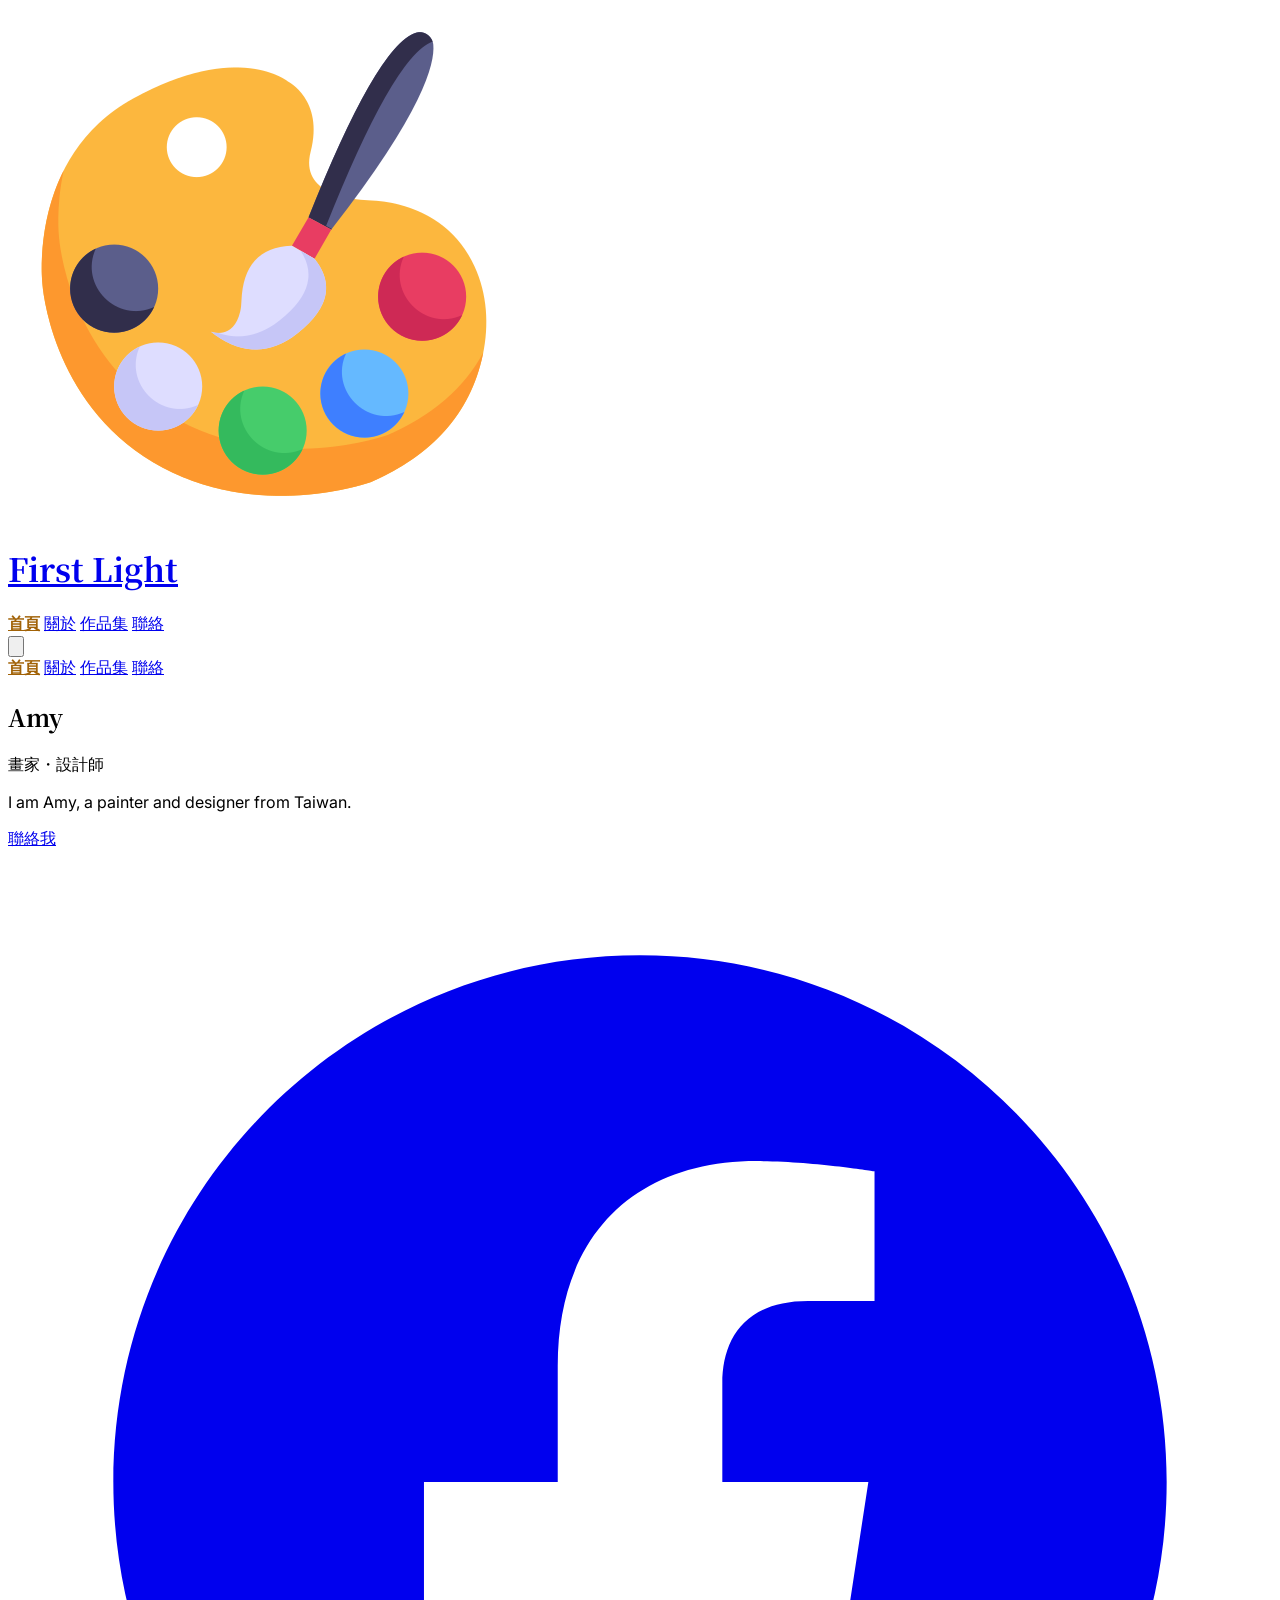
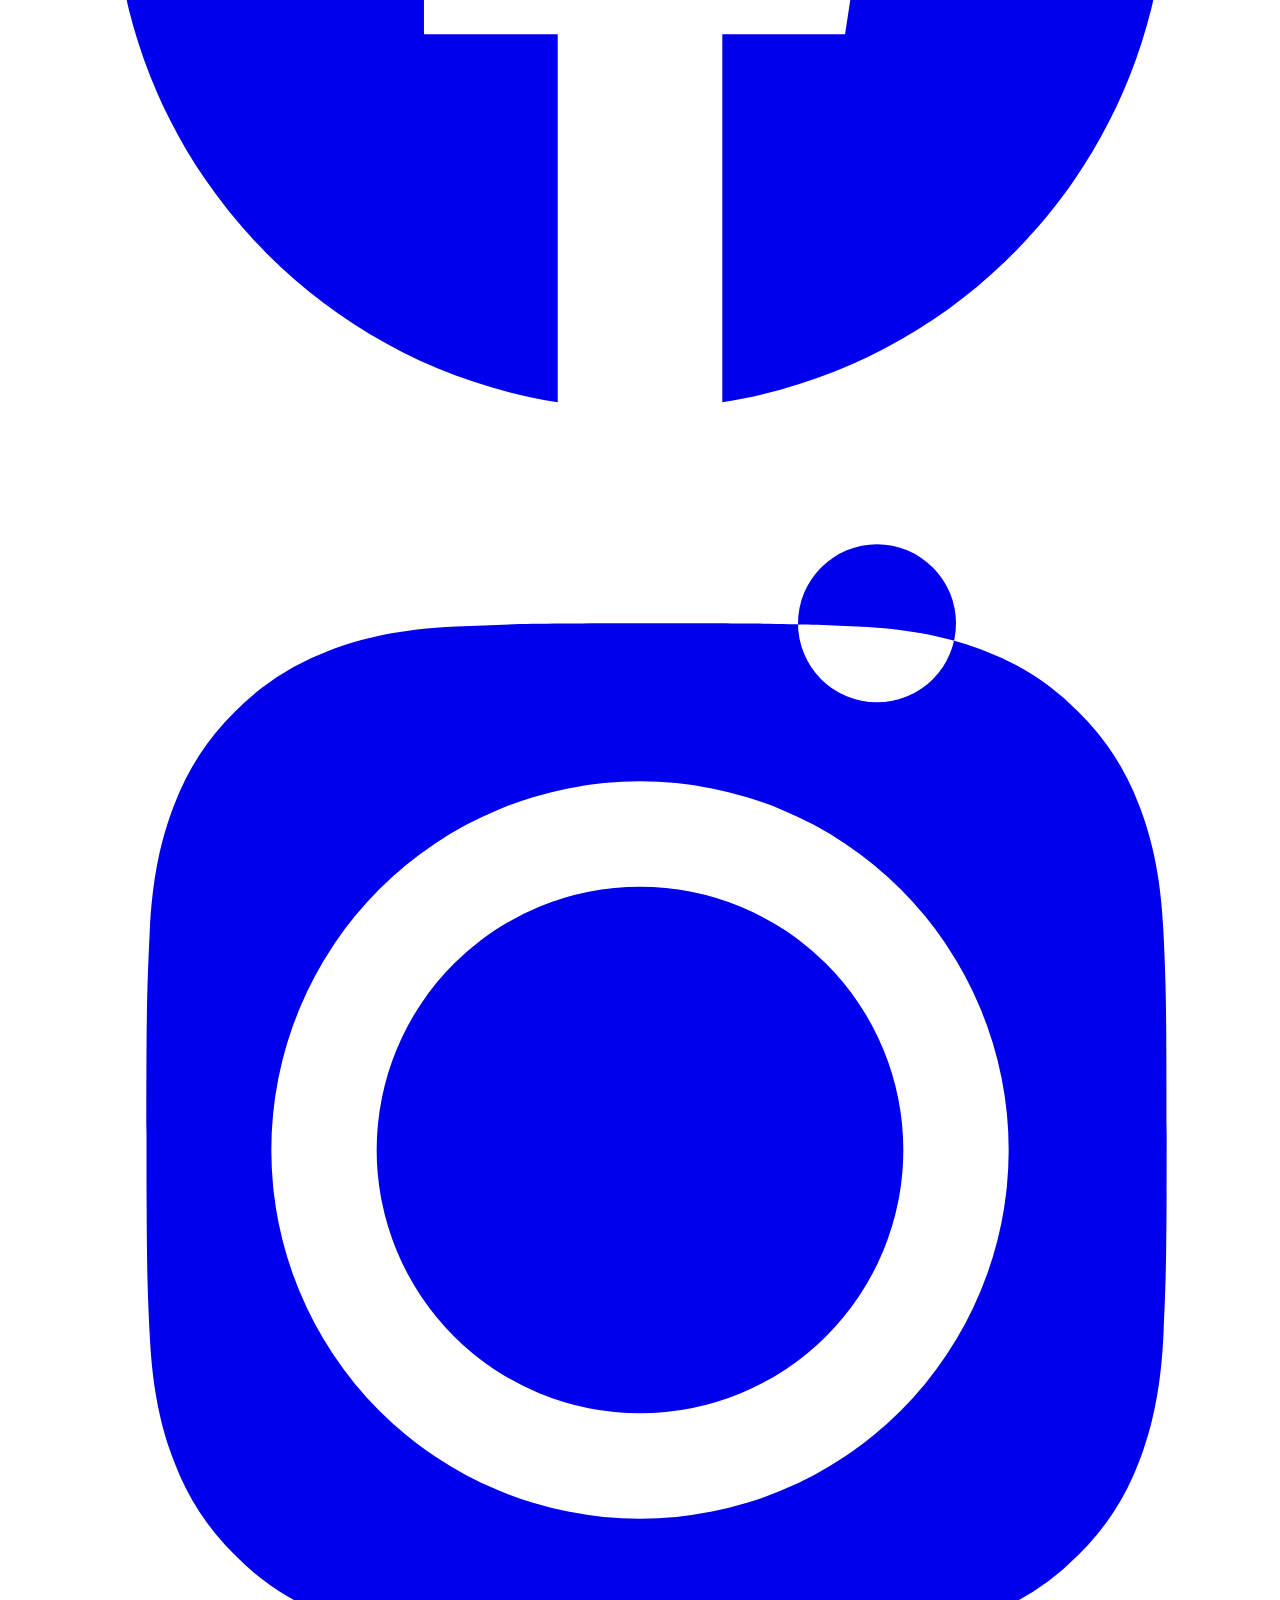
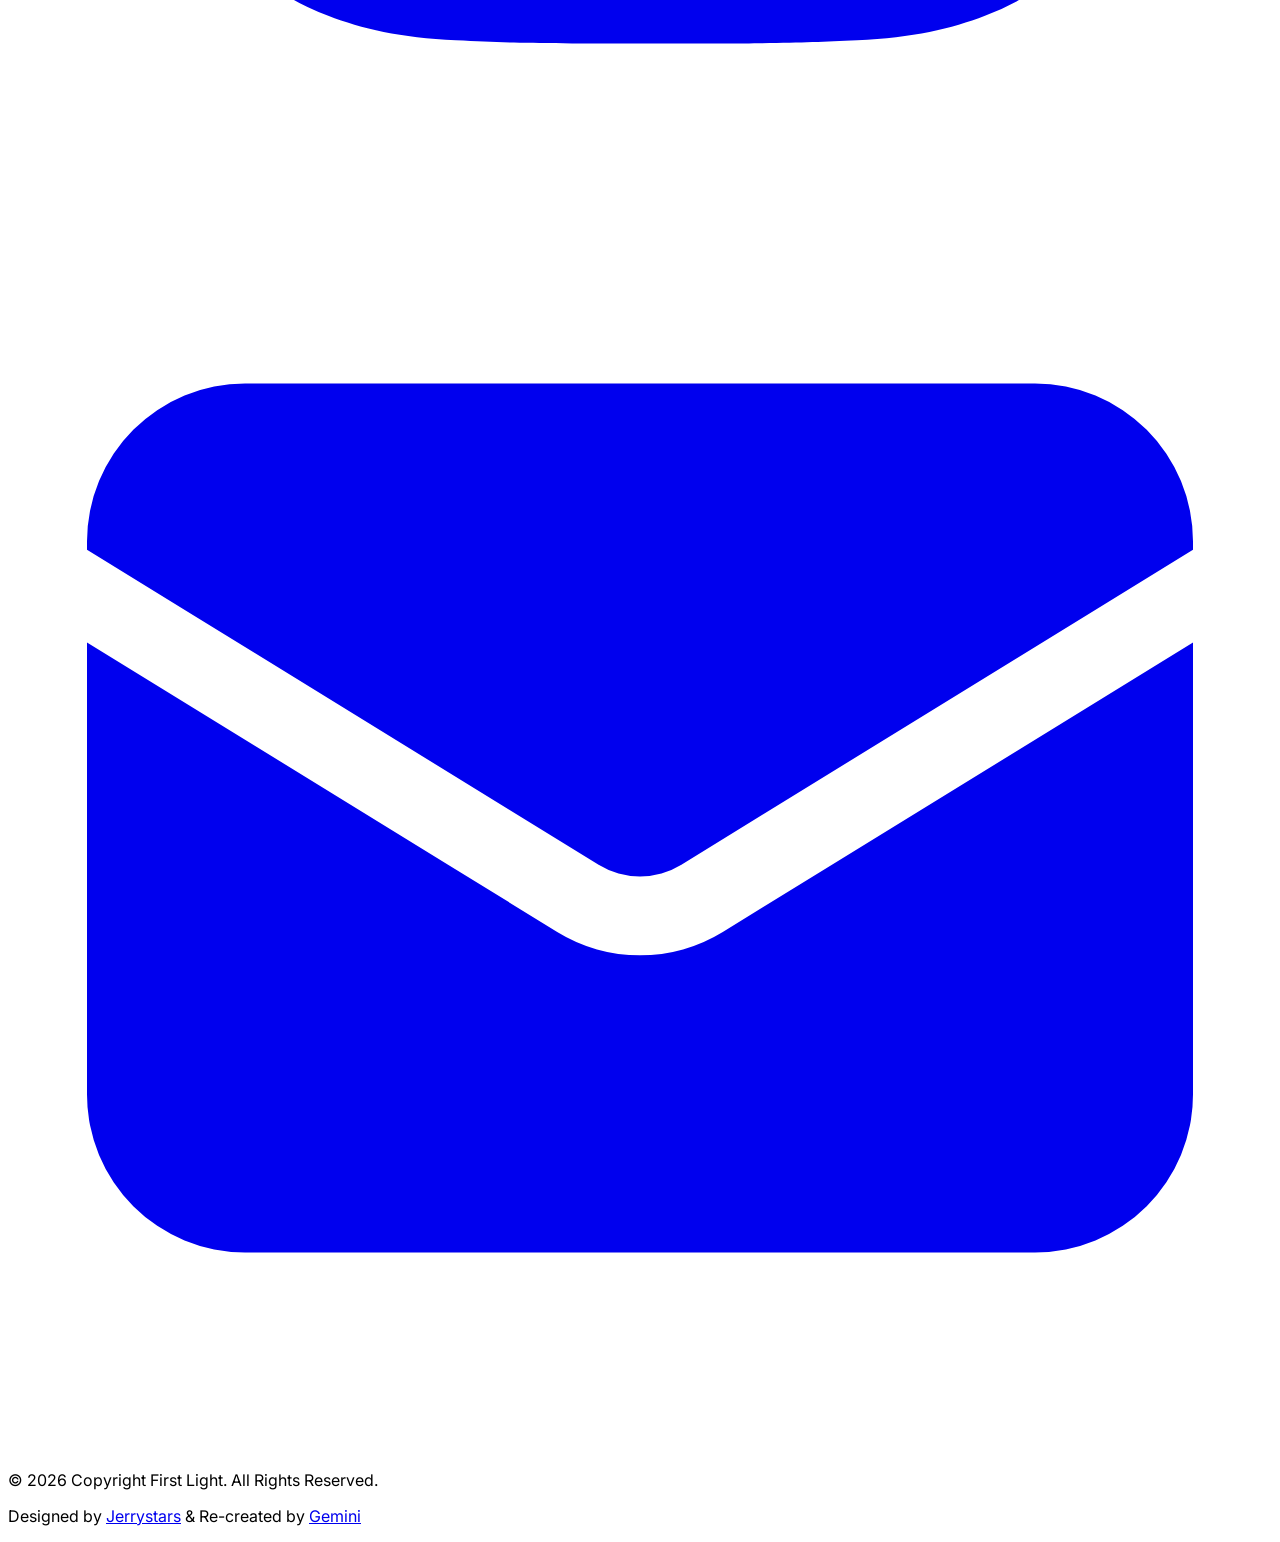
==== index.html @ 62d841a9 "fix3" ====
<!DOCTYPE html>
<html lang="zh-TW">
<head>
    <meta charset="UTF-8">
    <meta name="viewport" content="width=device-width, initial-scale=1.0">
    <meta property="og:image" content="">
    <meta property="og:image:type" content="image/jpg">
    <meta property="og:image:width" content="">
    <meta property="og:image:height" content="">
    <meta property="og:title" content="First Light">
    <meta property="og:description" content="Amy's Portfolio">
    <title>First Light - Amy's Portfolio</title>
    
    <!-- 網頁縮圖 (Favicon) 設定 -->
    <link rel="icon" href="" type="image/x-icon">
    <link rel="apple-touch-icon" href="">
    
    <!-- Tailwind CSS CDN -->
    <script src="https://cdn.tailwindcss.com"></script>
    
    <!-- Google Fonts -->
    <link rel="preconnect" href="https://fonts.googleapis.com">
    <link rel="preconnect" href="https://fonts.gstatic.com" crossorigin>
    <link href="https://fonts.googleapis.com/css2?family=Noto+Serif+TC:wght@400;700&family=Inter:wght@400;500;700&display=swap" rel="stylesheet">
    
    <!-- Custom Styles and Tailwind Config -->
    <style>
        /* 自訂字體 */
        body {
            font-family: 'Inter', sans-serif;
            -webkit-font-smoothing: antialiased;
            -moz-osx-font-smoothing: grayscale;
        }
        h1, h2, h3, h4, h5, h6, .font-serif {
            font-family: 'Noto Serif TC', serif;
        }
        /* 頁面切換的淡入效果 */
        .page-section {
            display: none;
            animation: fadeIn 0.8s;
        }
        .page-section.active {
            display: block;
        }
        @keyframes fadeIn {
            from { opacity: 0; transform: translateY(10px); }
            to { opacity: 1; transform: translateY(0); }
        }
        /* 作品集圖片hover效果 */
        .gallery-item .overlay {
            opacity: 0;
            transition: opacity 0.3s ease-in-out;
        }
        .gallery-item:hover .overlay {
            opacity: 1;
        }
         /* 導覽列當前頁面樣式 */
        .nav-link.active {
            color: #a16207; /* dark yellow */
            font-weight: 700;
        }
        /* 作品集篩選按鈕當前樣式 */
        .filter-btn.active {
           background-color: #a16207;
           color: white;
        }
    </style>
</head>
<body class="bg-stone-50 text-stone-800">

    <!-- Header -->
    <header class="bg-stone-50/80 backdrop-blur-lg sticky top-0 z-50 shadow-sm">
        <div class="container mx-auto px-6 py-4 flex justify-between items-center">
            <a href="#home" class="flex items-center space-x-2 page-link">
                <img src="./gallery/color-palette.png" alt="調色盤 Logo" class="w-8 h-8">
                <h1 class="text-2xl font-serif font-bold text-yellow-900">First Light</h1>
            </a>
            <nav class="hidden md:flex items-center space-x-8">
                <a href="#home" class="nav-link page-link text-stone-600 hover:text-yellow-800 transition-colors">首頁</a>
                <a href="#about" class="nav-link page-link text-stone-600 hover:text-yellow-800 transition-colors">關於</a>
                <a href="#portfolio" class="nav-link page-link text-stone-600 hover:text-yellow-800 transition-colors">作品集</a>
                <a href="#contact" class="nav-link page-link text-stone-600 hover:text-yellow-800 transition-colors">聯絡</a>
            </nav>
            <button id="mobile-menu-button" class="md:hidden text-stone-800">
                <svg class="w-6 h-6" fill="none" stroke="currentColor" viewBox="0 0 24 24" xmlns="http://www.w3.org/2000/svg"><path stroke-linecap="round" stroke-linejoin="round" stroke-width="2" d="M4 6h16M4 12h16m-7 6h7"></path></svg>
            </button>
        </div>
        <!-- Mobile Menu -->
        <div id="mobile-menu" class="hidden md:hidden px-6 pb-4">
            <a href="#home" class="block py-2 nav-link page-link">首頁</a>
            <a href="#about" class="block py-2 nav-link page-link">關於</a>
            <a href="#portfolio" class="block py-2 nav-link page-link">作品集</a>
            <a href="#contact" class="block py-2 nav-link page-link">聯絡</a>
        </div>
    </header>

    <main class="container mx-auto px-6 py-12">
        <!-- Home Section -->
        <section id="page-home" class="page-section text-center">
            <div class="min-h-[60vh] flex flex-col justify-center items-center">
                <h2 class="text-5xl md:text-7xl font-serif text-yellow-900 leading-tight">Amy</h2>
                <p class="mt-4 text-xl md:text-2xl text-stone-600">畫家・設計師</p>
                <p class="mt-2 text-lg text-stone-500">I am Amy, a painter and designer from Taiwan.</p>
                <a href="#contact" class="page-link mt-8 px-8 py-3 bg-yellow-800 text-white font-bold rounded-full hover:bg-yellow-900 transition-all transform hover:scale-105">
                    聯絡我
                </a>
            </div>
        </section>

        <!-- About Section -->
        <section id="page-about" class="page-section">
            <div class="max-w-4xl mx-auto">
                 <div class="text-center mb-12">
                    <h2 class="text-4xl font-serif text-yellow-900">關於我</h2>
                    <p class="mt-2 text-stone-600">About Me</p>
                </div>
                <div class="grid grid-cols-1 md:grid-cols-5 gap-8 md:gap-12 items-center">
                    <div class="md:col-span-2">
                        <img src="https://placehold.co/400x500/eab308/3f3f46?text=Amy" alt="Amy的個人照片" class="rounded-lg shadow-xl w-full">
                    </div>
                    <div class="md:col-span-3">
                        <h3 class="text-2xl font-serif text-stone-800">熱衷插畫、速寫、水彩、油畫、陶藝、黏土。</h3>
                        <p class="fst-italic text-stone-500 mt-2">
                          Passionate about illustrations, sketches, watercolors, oil paintings, pottery, clay.
                        </p>
                        <ul class="mt-6 space-y-2 text-stone-700">
                            <li><strong>學歷：</strong> <span>設計碩士</span></li>
                            <li><strong>Degree:</strong> <span>Master's degree in Design</span></li>
                            <li><strong>經歷：</strong> <span></span></li>
                            <li><strong>Email:</strong> <span>amy77420@gmail.com</span></li>
                        </ul>
                        <p class="mt-6 text-stone-600 leading-relaxed">
                            透過各種媒材探索美感與故事。從畫布上的油彩到指尖的陶土，每一次創作都是一場與內心的對話。藝術是呈現生命最好的媒材。
                        </p>
                        <p class="mt-4 text-stone-500 leading-relaxed">
                            Exploring beauty and storytelling through a variety of media. From the oil paint on the canvas to the clay on the fingertips, every creation is a dialogue with the heart. Art is the best medium for life.
                        </p>
                    </div>
                </div>
            </div>
        </section>

        <!-- Portfolio Section -->
        <section id="page-portfolio" class="page-section">
            <div class="text-center mb-12">
                <h2 class="text-4xl font-serif text-yellow-900">作品集</h2>
                <p class="mt-2 text-stone-600">My Portfolio</p>
            </div>
            
            <!-- Filters -->
            <div id="portfolio-filters" class="flex flex-wrap justify-center gap-2 mb-10">
                <button class="filter-btn active px-4 py-2 text-sm rounded-full border border-stone-300 hover:bg-yellow-800 hover:text-white transition-colors" data-filter="all">全部</button>
                <button class="filter-btn px-4 py-2 text-sm rounded-full border border-stone-300 hover:bg-yellow-800 hover:text-white transition-colors" data-filter="design">設計</button>
                <button class="filter-btn px-4 py-2 text-sm rounded-full border border-stone-300 hover:bg-yellow-800 hover:text-white transition-colors" data-filter="illustrations">插畫</button>
                <button class="filter-btn px-4 py-2 text-sm rounded-full border border-stone-300 hover:bg-yellow-800 hover:text-white transition-colors" data-filter="sketches">速寫</button>
                <button class="filter-btn px-4 py-2 text-sm rounded-full border border-stone-300 hover:bg-yellow-800 hover:text-white transition-colors" data-filter="watercolor">水彩</button>
                <button class="filter-btn px-4 py-2 text-sm rounded-full border border-stone-300 hover:bg-yellow-800 hover:text-white transition-colors" data-filter="paintings">油畫</button>
                <button class="filter-btn px-4 py-2 text-sm rounded-full border border-stone-300 hover:bg-yellow-800 hover:text-white transition-colors" data-filter="3d">立體作品</button>
            </div>

            <!-- Gallery -->
            <div id="gallery-container" class="grid grid-cols-1 sm:grid-cols-2 md:grid-cols-3 lg:grid-cols-4 gap-4">
                <!-- Gallery items will be injected by JS -->
            </div>
        </section>

        <!-- Contact Section -->
        <section id="page-contact" class="page-section">
            <div class="max-w-3xl mx-auto">
                <div class="text-center mb-12">
                    <h2 class="text-4xl font-serif text-yellow-900">聯絡我</h2>
                    <p class="mt-2 text-stone-600">Contact me</p>
                </div>

                <div class="bg-white p-8 rounded-lg shadow-lg">
                    <form action="https://formspree.io/f/myzjngjz" method="POST" class="space-y-6">
                        <div class="grid grid-cols-1 md:grid-cols-2 gap-6">
                            <input type="text" name="name" class="w-full px-4 py-3 border border-stone-300 rounded-lg focus:ring-2 focus:ring-yellow-500 focus:border-yellow-500 outline-none" placeholder="您的姓名" required>
                            <input type="email" name="email" class="w-full px-4 py-3 border border-stone-300 rounded-lg focus:ring-2 focus:ring-yellow-500 focus:border-yellow-500 outline-none" placeholder="您的Email" required>
                        </div>
                        <div>
                            <input type="text" name="subject" class="w-full px-4 py-3 border border-stone-300 rounded-lg focus:ring-2 focus:ring-yellow-500 focus:border-yellow-500 outline-none" placeholder="主旨" required>
                        </div>
                        <div>
                            <textarea name="message" class="w-full px-4 py-3 border border-stone-300 rounded-lg focus:ring-2 focus:ring-yellow-500 focus:border-yellow-500 outline-none" rows="6" placeholder="訊息內容" required></textarea>
                        </div>
                        <div class="text-center">
                            <button type="submit" class="px-8 py-3 bg-yellow-800 text-white font-bold rounded-full hover:bg-yellow-900 transition-all transform hover:scale-105">送出訊息</button>
                        </div>
                    </form>
                </div>
            </div>
        </section>
    </main>

    <!-- Footer -->
    <footer class="bg-stone-100 mt-16">
        <div class="container mx-auto px-6 py-8 text-center text-stone-500">
            <div class="flex justify-center space-x-6 mb-4">
                <a href="https://www.facebook.com/amy77420" target="_blank" class="hover:text-yellow-800 transition-colors"><svg class="w-6 h-6" fill="currentColor" viewBox="0 0 24 24" aria-hidden="true"><path fill-rule="evenodd" d="M22 12c0-5.523-4.477-10-10-10S2 6.477 2 12c0 4.991 3.657 9.128 8.438 9.878v-6.987h-2.54V12h2.54V9.797c0-2.506 1.492-3.89 3.777-3.89 1.094 0 2.238.195 2.238.195v2.46h-1.26c-1.243 0-1.63.771-1.63 1.562V12h2.773l-.443 2.89h-2.33v6.988C18.343 21.128 22 16.991 22 12z" clip-rule="evenodd" /></svg></a>
                <a href="https://www.instagram.com/amy77420/" target="_blank" class="hover:text-yellow-800 transition-colors"><svg class="w-6 h-6" fill="currentColor" viewBox="0 0 24 24" aria-hidden="true"><path fill-rule="evenodd" d="M12.315 2c2.43 0 2.784.013 3.808.06 1.064.049 1.791.218 2.427.465a4.902 4.902 0 011.772 1.153 4.902 4.902 0 011.153 1.772c.247.636.416 1.363.465 2.427.048 1.024.06 1.378.06 3.808s-.012 2.784-.06 3.808c-.049 1.064-.218 1.791-.465 2.427a4.902 4.902 0 01-1.153 1.772 4.902 4.902 0 01-1.772 1.153c-.636.247-1.363.416-2.427.465-1.024.048-1.378.06-3.808.06s-2.784-.012-3.808-.06c-1.064-.049-1.791-.218-2.427-.465a4.902 4.902 0 01-1.772-1.153 4.902 4.902 0 01-1.153-1.772c-.247-.636-.416-1.363-.465-2.427-.048-1.024-.06-1.378-.06-3.808s.012-2.784.06-3.808c.049-1.064.218-1.791.465-2.427a4.902 4.902 0 011.153-1.772A4.902 4.902 0 016.08 2.525c.636-.247 1.363-.416 2.427-.465C9.53 2.013 9.884 2 12.315 2zM12 7a5 5 0 100 10 5 5 0 000-10zm0-2a7 7 0 110 14 7 7 0 010-14zm4.5-1.5a1.5 1.5 0 100-3 1.5 1.5 0 000 3z" clip-rule="evenodd" /></svg></a>
                <a href="mailto:amy77420@gmail.com" class="hover:text-yellow-800 transition-colors"><svg class="w-6 h-6" fill="currentColor" viewBox="0 0 24 24" aria-hidden="true"><path d="M1.5 8.67v8.58a3 3 0 003 3h15a3 3 0 003-3V8.67l-8.928 5.493a3 3 0 01-3.144 0L1.5 8.67z" /><path d="M22.5 6.908V6.75a3 3 0 00-3-3h-15a3 3 0 00-3 3v.158l9.714 5.978a1.5 1.5 0 001.572 0L22.5 6.908z" /></svg></a>
            </div>
            <p>© <span id="current-year"></span> Copyright First Light. All Rights Reserved.</p>
            <p class="text-sm mt-2">Designed by <a href="https://www.instagram.com/jerrystars_04.21/" target="_blank" class="text-yellow-800 hover:underline">Jerrystars</a> & Re-created by <a href="https://gemini.google.com/" target="_blank" class="text-yellow-800 hover:underline">Gemini</a></p>
        </div>
    </footer>

    <script>
    document.addEventListener('DOMContentLoaded', function() {
        
        // --- Gallery Data ---
        const galleryData = [
            { src: './gallery/LeicesterSquare.jpg', title: '英國 倫敦 萊斯特廣場', category: 'sketches', link: 'https://www.instagram.com/p/C5SBMZzvdAG/' },
            { src: './gallery/Rue-de-l-Etang.jpg', title: '巴黎 蒙馬特街景', category: 'sketches', link: 'https://www.instagram.com/p/C49fOrAPurA/' },
            { src: './gallery/Karuizawa.jpg', title: '日本 長野縣 輕井澤 小店', category: 'sketches', link: 'https://www.instagram.com/p/C5mw34AvdlM/' },
            { src: './gallery/IzuOnsenStreet.jpg', title: '日本 靜岡 伊豆溫泉街', category: 'sketches', link: 'https://www.instagram.com/p/Cr2amADvL0q/' },
            { src: './gallery/DryLeaves.jpg', title: '靜物1', category: 'paintings', link: 'https://www.instagram.com/p/CZ8IPNwvqq7' },
            { src: './gallery/DressingTable.jpg', title: '靜物2', category: 'paintings', link: 'https://www.instagram.com/p/CZ8IJasvj62' },
            { src: './gallery/RuralLife.jpg', title: '風景1', category: 'paintings', link: 'https://www.instagram.com/p/CZ8ICvzP0mY' },
            { src: './gallery/RiverSide.jpg', title: '風景2', category: 'paintings', link: 'https://www.instagram.com/p/CZ8H9FNPofU' },
            { src: './gallery/AnimalFamily.jpg', title: '黏土1', category: '3d', link: 'https://www.instagram.com/p/Cq7YqNqPIEP' },
            { src: './gallery/Loom.jpg', title: '黏土2', category: '3d', link: 'https://www.instagram.com/p/Cq7YB4NP0oZ' },
            { src: './gallery/Bouquet.jpg', title: '黏土3', category: '3d', link: 'https://www.instagram.com/p/Cq7XuPdP5oT' },
            { src: './gallery/AnimalBed.jpg', title: '黏土4', category: '3d', link: 'https://www.instagram.com/p/CZ8JRf9PYlQ' },
        ];

        const galleryContainer = document.getElementById('gallery-container');

        function renderGallery(filter = 'all') {
            galleryContainer.innerHTML = '';
            const filteredData = filter === 'all' 
                ? galleryData 
                : galleryData.filter(item => item.category === filter);

            filteredData.forEach(item => {
                const galleryItem = document.createElement('div');
                galleryItem.className = 'gallery-item group relative aspect-w-1 aspect-h-1 overflow-hidden rounded-lg shadow-md cursor-pointer';
                galleryItem.innerHTML = `
                    <img src="${item.src}" alt="${item.title}" class="w-full h-full object-cover transition-transform duration-300 group-hover:scale-110" onerror="this.onerror=null;this.src='https://placehold.co/600x600/f5f5f4/a16207?text=Image+Not+Found';">
                    <div class="overlay absolute inset-0 bg-black bg-opacity-60 flex flex-col justify-end p-4 text-white">
                        <h3 class="font-serif font-bold text-lg">${item.title}</h3>
                        <a href="${item.link}" target="_blank" class="text-sm mt-1 hover:underline">查看詳情 →</a>
                    </div>
                `;
                galleryContainer.appendChild(galleryItem);
            });
        }
        
        // --- Page Navigation ---
        const pageLinks = document.querySelectorAll('.page-link');
        const navLinks = document.querySelectorAll('.nav-link');
        const sections = document.querySelectorAll('.page-section');
        const mobileMenuButton = document.getElementById('mobile-menu-button');
        const mobileMenu = document.getElementById('mobile-menu');

        function showPage(pageId) {
            sections.forEach(section => {
                section.classList.remove('active');
            });
            const activePage = document.getElementById('page-' + pageId);
            if (activePage) {
                activePage.classList.add('active');
            }

            navLinks.forEach(link => {
                link.classList.remove('active');
                if(link.getAttribute('href') === `#${pageId}`) {
                    link.classList.add('active');
                }
            });
            // Close mobile menu on navigation
            mobileMenu.classList.add('hidden');
        }

        pageLinks.forEach(link => {
            link.addEventListener('click', function(e) {
                e.preventDefault();
                const pageId = this.getAttribute('href').substring(1);
                window.location.hash = pageId;
            });
        });

        function handleHashChange() {
            const hash = window.location.hash.substring(1) || 'home';
            showPage(hash);
        }
        
        window.addEventListener('hashchange', handleHashChange);

        // --- Portfolio Filtering ---
        const filterButtons = document.querySelectorAll('#portfolio-filters .filter-btn');
        filterButtons.forEach(button => {
            button.addEventListener('click', function() {
                filterButtons.forEach(btn => btn.classList.remove('active'));
                this.classList.add('active');
                const filter = this.getAttribute('data-filter');
                renderGallery(filter);
            });
        });

        // --- Mobile Menu Toggle ---
        mobileMenuButton.addEventListener('click', function() {
            mobileMenu.classList.toggle('hidden');
        });

        // --- Footer Year ---
        document.getElementById('current-year').textContent = new Date().getFullYear();

        // --- Initial Load ---
        handleHashChange(); // Show page based on initial hash
        renderGallery(); // Initial gallery render
    });
    </script>
</body>
</html>
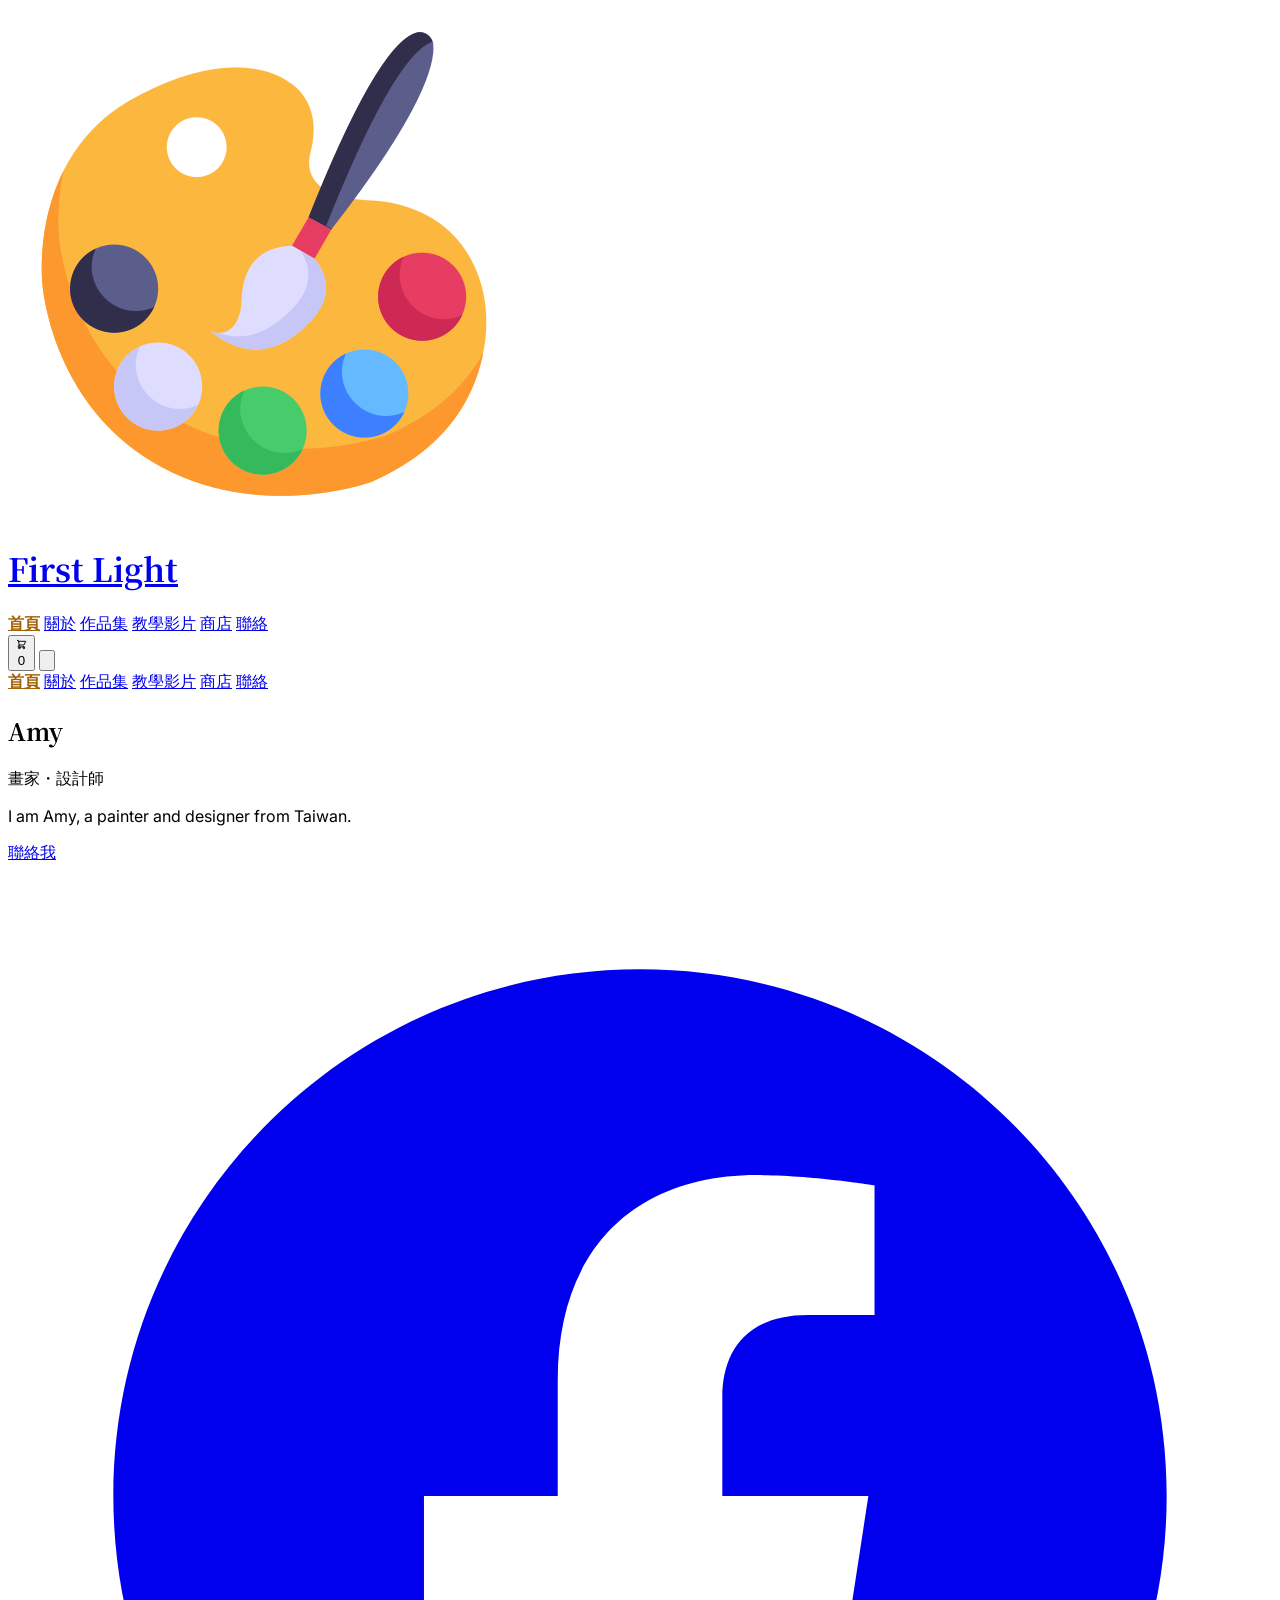
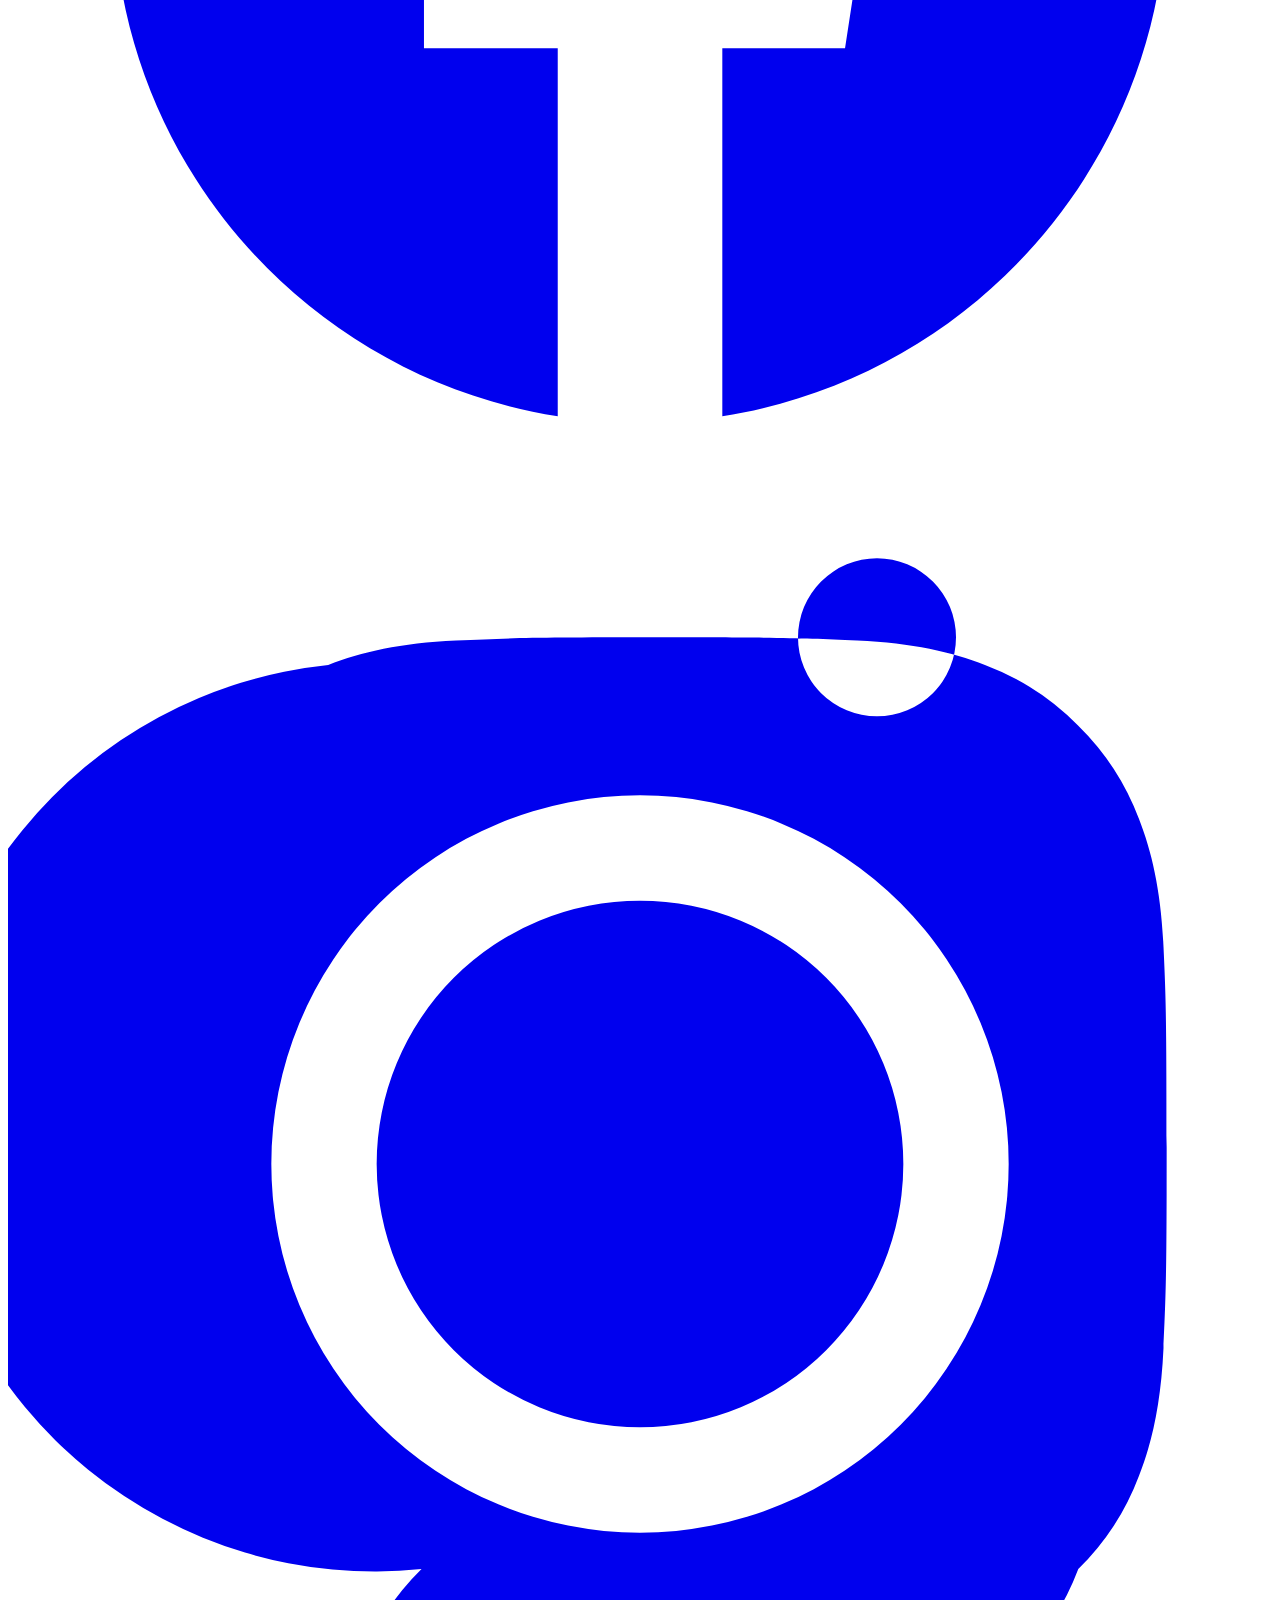
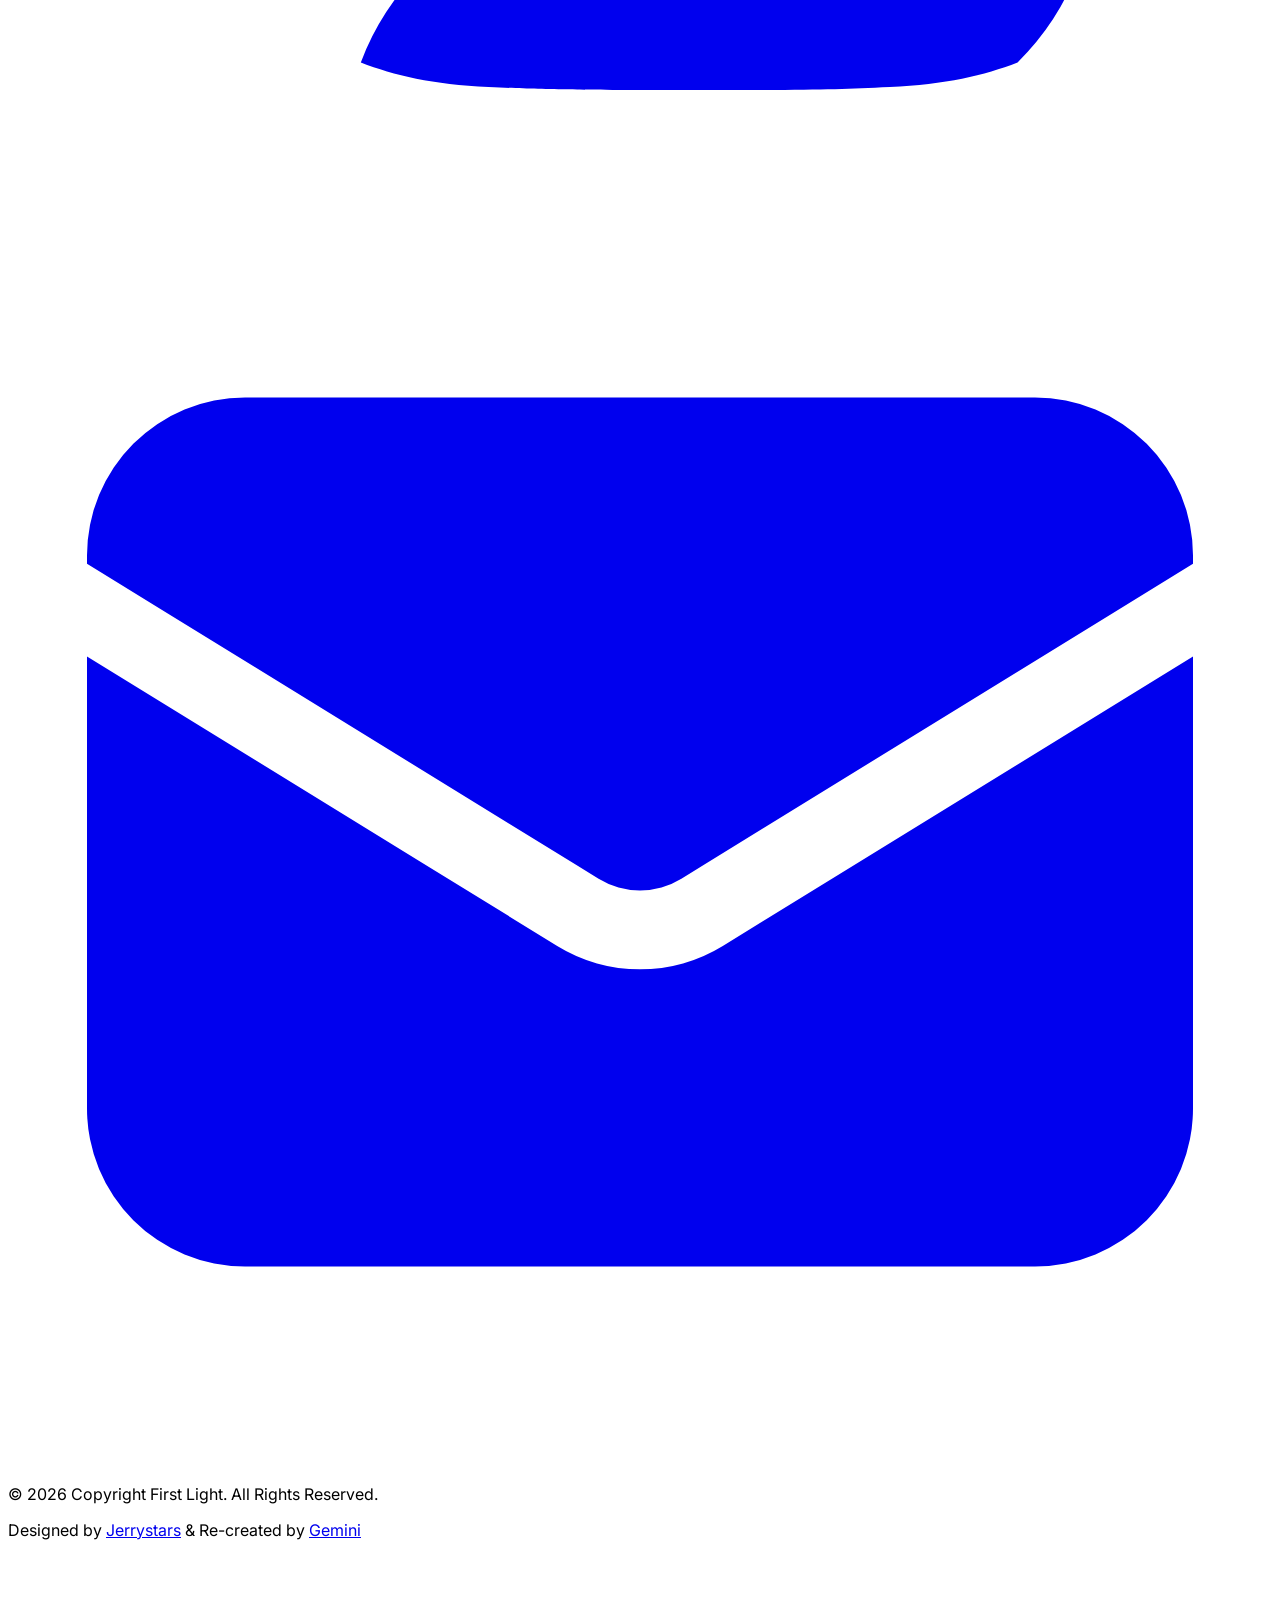
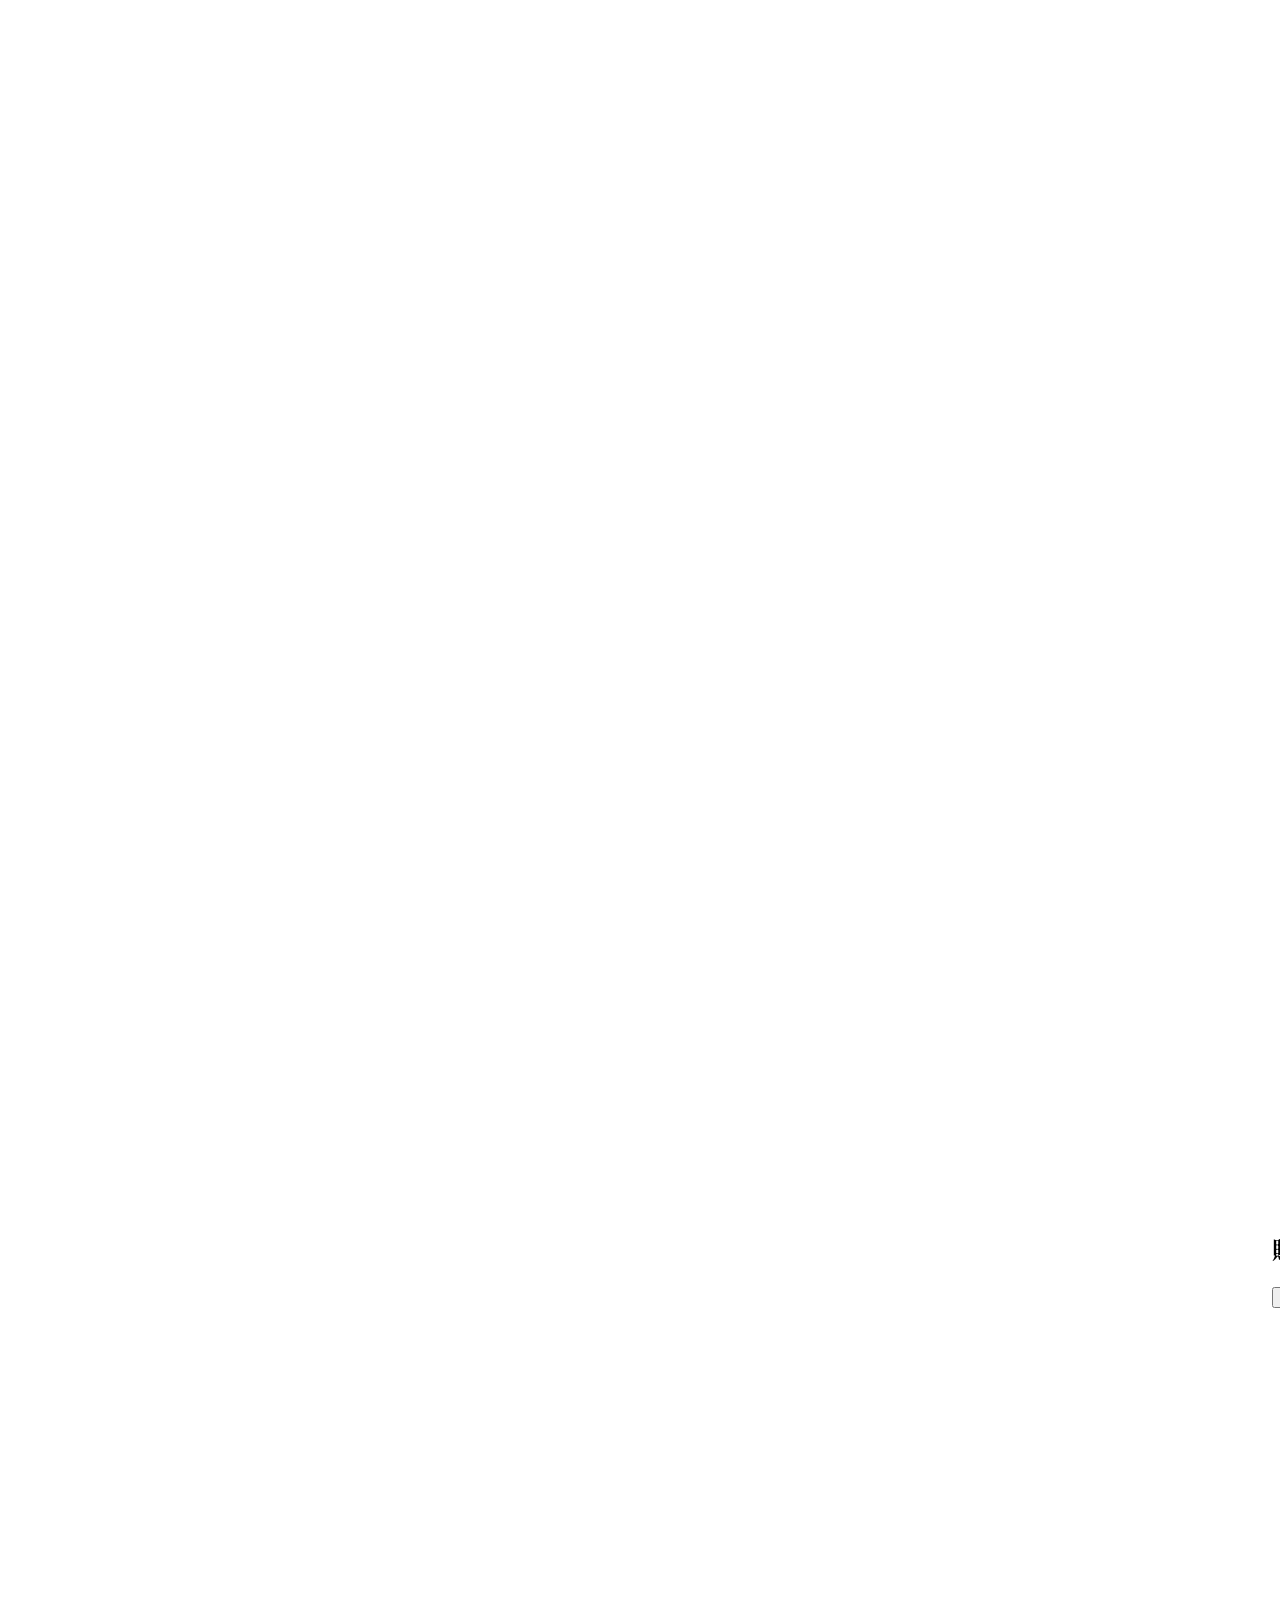
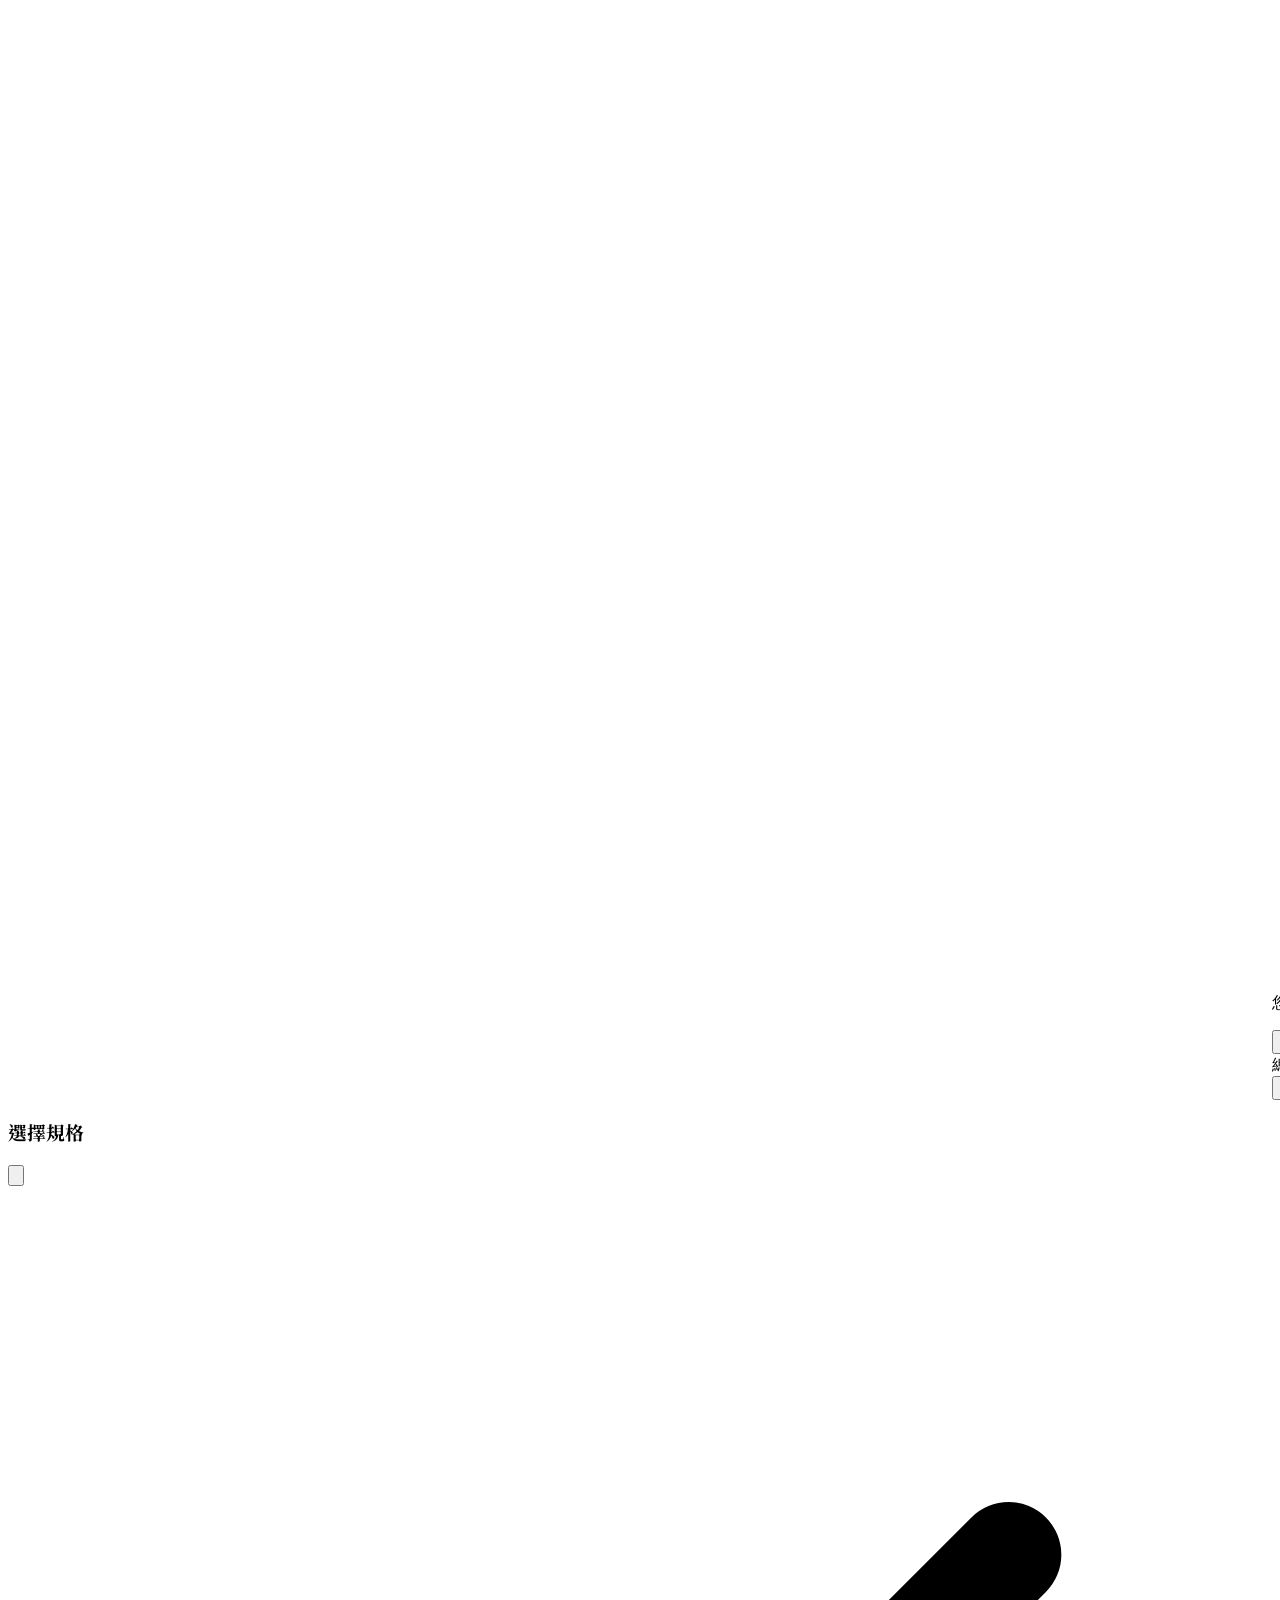
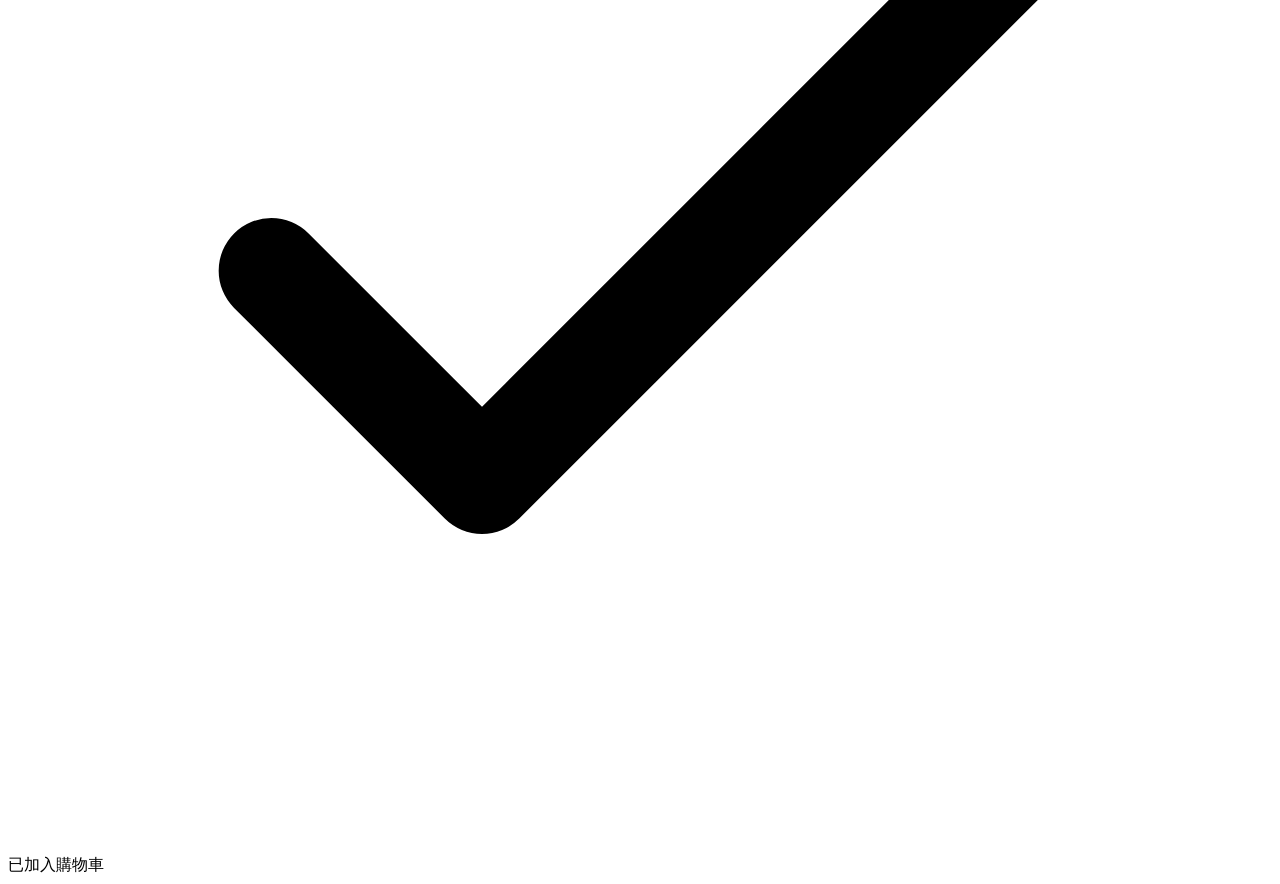
==== commit fec43d5d: "Update index.html" ====
--- a/index.html
+++ b/index.html
@@ -64,6 +64,67 @@
            background-color: #a16207;
            color: white;
         }
+        /* 影片響應式容器 */
+        .video-container {
+            position: relative;
+            padding-bottom: 56.25%; /* 16:9 aspect ratio */
+            height: 0;
+            overflow: hidden;
+            border-radius: 0.5rem;
+            background-color: #000;
+        }
+        .video-container iframe {
+            position: absolute;
+            top: 0;
+            left: 0;
+            width: 100%;
+            height: 100%;
+        }
+        /* 商店卡片按鈕樣式 */
+        .btn-shop {
+            background-color: #b48b5e; /* 模仿圖片中的淺棕色 */
+            color: white;
+            transition: background-color 0.3s;
+        }
+        .btn-shop:hover {
+            background-color: #8d6b46;
+        }
+        /* 購物車側邊欄動畫 */
+        #cart-sidebar {
+            transform: translateX(100%);
+            transition: transform 0.3s ease-in-out;
+        }
+        #cart-sidebar.open {
+            transform: translateX(0);
+        }
+        /* 數量徽章動畫 */
+        .badge-pop {
+            animation: pop 0.3s cubic-bezier(0.175, 0.885, 0.32, 1.275);
+        }
+        @keyframes pop {
+            0% { transform: scale(1); }
+            50% { transform: scale(1.5); }
+            100% { transform: scale(1); }
+        }
+        /* 通知 Toast 動畫 */
+        .toast-enter {
+            transform: translateY(100%);
+            opacity: 0;
+        }
+        .toast-enter-active {
+            transform: translateY(0);
+            opacity: 1;
+            transition: all 0.3s ease-out;
+        }
+        .toast-exit {
+            transform: translateY(0);
+            opacity: 1;
+        }
+        .toast-exit-active {
+            transform: translateY(100%);
+            opacity: 0;
+            transition: all 0.3s ease-in;
+        }
     </style>
 </head>
 <body class="bg-stone-50 text-stone-800">
@@ -72,24 +133,43 @@
     <header class="bg-stone-50/80 backdrop-blur-lg sticky top-0 z-50 shadow-sm">
         <div class="container mx-auto px-6 py-4 flex justify-between items-center">
             <a href="#home" class="flex items-center space-x-2 page-link">
-                <img src="./gallery/color-palette.png" alt="調色盤 Logo" class="w-8 h-8">
+                <img src="./gallery/color-palette.png" alt="調色盤 Logo" class="w-8 h-8" onerror="this.style.display='none'">
                 <h1 class="text-2xl font-serif font-bold text-yellow-900">First Light</h1>
             </a>
-            <nav class="hidden md:flex items-center space-x-8">
-                <a href="#home" class="nav-link page-link text-stone-600 hover:text-yellow-800 transition-colors">首頁</a>
-                <a href="#about" class="nav-link page-link text-stone-600 hover:text-yellow-800 transition-colors">關於</a>
-                <a href="#portfolio" class="nav-link page-link text-stone-600 hover:text-yellow-800 transition-colors">作品集</a>
-                <a href="#contact" class="nav-link page-link text-stone-600 hover:text-yellow-800 transition-colors">聯絡</a>
-            </nav>
-            <button id="mobile-menu-button" class="md:hidden text-stone-800">
-                <svg class="w-6 h-6" fill="none" stroke="currentColor" viewBox="0 0 24 24" xmlns="http://www.w3.org/2000/svg"><path stroke-linecap="round" stroke-linejoin="round" stroke-width="2" d="M4 6h16M4 12h16m-7 6h7"></path></svg>
-            </button>
+
+            <!-- Right Side Controls (Nav + Cart + Mobile Menu) -->
+            <div class="flex items-center gap-6">
+                <!-- Desktop Nav -->
+                <nav class="hidden md:flex items-center space-x-8">
+                    <a href="#home" class="nav-link page-link text-stone-600 hover:text-yellow-800 transition-colors">首頁</a>
+                    <a href="#about" class="nav-link page-link text-stone-600 hover:text-yellow-800 transition-colors">關於</a>
+                    <a href="#portfolio" class="nav-link page-link text-stone-600 hover:text-yellow-800 transition-colors">作品集</a>
+                    <a href="#tutorials" class="nav-link page-link text-stone-600 hover:text-yellow-800 transition-colors">教學影片</a>
+                    <a href="#shop" class="nav-link page-link text-stone-600 hover:text-yellow-800 transition-colors">商店</a>
+                    <a href="#contact" class="nav-link page-link text-stone-600 hover:text-yellow-800 transition-colors">聯絡</a>
+                </nav>
+
+                <!-- Cart Button -->
+                <button id="cart-btn" class="relative group p-1">
+                    <svg xmlns="http://www.w3.org/2000/svg" class="h-6 w-6 text-stone-600 group-hover:text-yellow-800 transition-colors" fill="none" viewBox="0 0 24 24" stroke="currentColor">
+                        <path stroke-linecap="round" stroke-linejoin="round" stroke-width="2" d="M3 3h2l.4 2M7 13h10l4-8H5.4M7 13L5.4 5M7 13l-2.293 2.293c-.63.63-.184 1.707.707 1.707H17m0 0a2 2 0 100 4 2 2 0 000-4zm-8 2a2 2 0 11-4 0 2 2 0 014 0z" />
+                    </svg>
+                    <span id="cart-count" class="absolute -top-1 -right-1 bg-yellow-800 text-white text-[10px] font-bold px-1.5 py-0.5 rounded-full opacity-0 transition-opacity duration-300">0</span>
+                </button>
+
+                <!-- Mobile Menu Button -->
+                <button id="mobile-menu-button" class="md:hidden text-stone-800">
+                    <svg class="w-6 h-6" fill="none" stroke="currentColor" viewBox="0 0 24 24" xmlns="http://www.w3.org/2000/svg"><path stroke-linecap="round" stroke-linejoin="round" stroke-width="2" d="M4 6h16M4 12h16m-7 6h7"></path></svg>
+                </button>
+            </div>
         </div>
         <!-- Mobile Menu -->
-        <div id="mobile-menu" class="hidden md:hidden px-6 pb-4">
+        <div id="mobile-menu" class="hidden md:hidden px-6 pb-4 bg-stone-50 border-t border-stone-200">
             <a href="#home" class="block py-2 nav-link page-link">首頁</a>
             <a href="#about" class="block py-2 nav-link page-link">關於</a>
             <a href="#portfolio" class="block py-2 nav-link page-link">作品集</a>
+            <a href="#tutorials" class="block py-2 nav-link page-link">教學影片</a>
+            <a href="#shop" class="block py-2 nav-link page-link">商店</a>
             <a href="#contact" class="block py-2 nav-link page-link">聯絡</a>
         </div>
     </header>
@@ -119,9 +199,9 @@
                         <img src="https://placehold.co/400x500/eab308/3f3f46?text=Amy" alt="Amy的個人照片" class="rounded-lg shadow-xl w-full">
                     </div>
                     <div class="md:col-span-3">
-                        <h3 class="text-2xl font-serif text-stone-800">熱衷插畫、速寫、水彩、油畫、陶藝、黏土。</h3>
+                        <h3 class="text-2xl font-serif text-stone-800">熱衷插畫、速寫、水彩、油畫、陶藝、黏土、電繪。</h3>
                         <p class="fst-italic text-stone-500 mt-2">
-                          Passionate about illustrations, sketches, watercolors, oil paintings, pottery, clay.
+                          Passionate about illustrations, sketches, watercolors, oil paintings, pottery, clay, digital paintings.
                         </p>
                         <ul class="mt-6 space-y-2 text-stone-700">
                             <li><strong>學歷：</strong> <span>設計碩士</span></li>
@@ -156,11 +236,67 @@
                 <button class="filter-btn px-4 py-2 text-sm rounded-full border border-stone-300 hover:bg-yellow-800 hover:text-white transition-colors" data-filter="watercolor">水彩</button>
                 <button class="filter-btn px-4 py-2 text-sm rounded-full border border-stone-300 hover:bg-yellow-800 hover:text-white transition-colors" data-filter="paintings">油畫</button>
                 <button class="filter-btn px-4 py-2 text-sm rounded-full border border-stone-300 hover:bg-yellow-800 hover:text-white transition-colors" data-filter="3d">立體作品</button>
+                <button class="filter-btn px-4 py-2 text-sm rounded-full border border-stone-300 hover:bg-yellow-800 hover:text-white transition-colors" data-filter="digital">電繪</button>
             </div>
 
             <!-- Gallery -->
             <div id="gallery-container" class="grid grid-cols-1 sm:grid-cols-2 md:grid-cols-3 lg:grid-cols-4 gap-4">
                 <!-- Gallery items will be injected by JS -->
+            </div>
+        </section>
+
+        <!-- Tutorials Section -->
+        <section id="page-tutorials" class="page-section">
+            <div class="text-center mb-12">
+                <h2 class="text-4xl font-serif text-yellow-900">教學影片</h2>
+                <p class="mt-2 text-stone-600">Video Tutorials</p>
+            </div>
+            
+            <!-- Video Filters -->
+            <div id="video-filters" class="flex flex-wrap justify-center gap-2 mb-10">
+                <button class="filter-btn active px-4 py-2 text-sm rounded-full border border-stone-300 hover:bg-yellow-800 hover:text-white transition-colors" data-filter="all">全部</button>
+                <button class="filter-btn px-4 py-2 text-sm rounded-full border border-stone-300 hover:bg-yellow-800 hover:text-white transition-colors" data-filter="design">設計</button>
+                <button class="filter-btn px-4 py-2 text-sm rounded-full border border-stone-300 hover:bg-yellow-800 hover:text-white transition-colors" data-filter="illustrations">插畫</button>
+                <button class="filter-btn px-4 py-2 text-sm rounded-full border border-stone-300 hover:bg-yellow-800 hover:text-white transition-colors" data-filter="sketches">速寫</button>
+                <button class="filter-btn px-4 py-2 text-sm rounded-full border border-stone-300 hover:bg-yellow-800 hover:text-white transition-colors" data-filter="watercolor">水彩</button>
+                <button class="filter-btn px-4 py-2 text-sm rounded-full border border-stone-300 hover:bg-yellow-800 hover:text-white transition-colors" data-filter="paintings">油畫</button>
+                <button class="filter-btn px-4 py-2 text-sm rounded-full border border-stone-300 hover:bg-yellow-800 hover:text-white transition-colors" data-filter="3d">立體作品</button>
+                <button class="filter-btn px-4 py-2 text-sm rounded-full border border-stone-300 hover:bg-yellow-800 hover:text-white transition-colors" data-filter="digital">電繪</button>
+            </div>
+
+            <!-- Video Grid -->
+            <div id="video-container" class="grid grid-cols-1 md:grid-cols-2 lg:grid-cols-3 gap-8">
+                <!-- Video items will be injected by JS -->
+            </div>
+        </section>
+
+        <!-- Shop Section -->
+        <section id="page-shop" class="page-section">
+            <div class="container mx-auto px-4 lg:px-12">
+                <div class="text-center mb-12">
+                    <h2 class="text-4xl font-serif text-yellow-900">商店</h2>
+                    <p class="mt-2 text-stone-600">Shop Resources</p>
+                </div>
+                
+                <!-- Shop Toolbar (Top Bar) -->
+                <div class="flex flex-col md:flex-row justify-between items-center mb-8 px-2 border-b border-stone-200 pb-4">
+                    <p class="text-stone-500 text-sm mb-4 md:mb-0">顯示所有 <span id="shop-count">0</span> 筆結果</p>
+                    <div class="relative">
+                        <select id="shop-sort" class="appearance-none bg-white border border-stone-300 text-stone-600 py-2 px-4 pr-8 rounded leading-tight focus:outline-none focus:border-yellow-800 focus:ring-1 focus:ring-yellow-800 text-sm cursor-pointer hover:border-stone-400 transition-colors">
+                            <option value="latest">依最新項目排序</option>
+                            <option value="price-asc">依價格排序: 低至高</option>
+                            <option value="price-desc">依價格排序: 高至低</option>
+                        </select>
+                        <div class="pointer-events-none absolute inset-y-0 right-0 flex items-center px-2 text-stone-600">
+                            <svg class="fill-current h-4 w-4" xmlns="http://www.w3.org/2000/svg" viewBox="0 0 20 20"><path d="M9.293 12.95l.707.707L15.657 8l-1.414-1.414L10 10.828 5.757 6.586 4.343 8z"/></svg>
+                        </div>
+                    </div>
+                </div>
+
+                <!-- Shop Grid -->
+                <div id="shop-container" class="grid grid-cols-1 sm:grid-cols-2 lg:grid-cols-4 gap-x-8 gap-y-12">
+                    <!-- Shop items will be injected by JS -->
+                </div>
             </div>
         </section>
 
@@ -198,35 +334,175 @@
         <div class="container mx-auto px-6 py-8 text-center text-stone-500">
             <div class="flex justify-center space-x-6 mb-4">
                 <a href="https://www.facebook.com/amy77420" target="_blank" class="hover:text-yellow-800 transition-colors"><svg class="w-6 h-6" fill="currentColor" viewBox="0 0 24 24" aria-hidden="true"><path fill-rule="evenodd" d="M22 12c0-5.523-4.477-10-10-10S2 6.477 2 12c0 4.991 3.657 9.128 8.438 9.878v-6.987h-2.54V12h2.54V9.797c0-2.506 1.492-3.89 3.777-3.89 1.094 0 2.238.195 2.238.195v2.46h-1.26c-1.243 0-1.63.771-1.63 1.562V12h2.773l-.443 2.89h-2.33v6.988C18.343 21.128 22 16.991 22 12z" clip-rule="evenodd" /></svg></a>
-                <a href="https://www.instagram.com/amy77420/" target="_blank" class="hover:text-yellow-800 transition-colors"><svg class="w-6 h-6" fill="currentColor" viewBox="0 0 24 24" aria-hidden="true"><path fill-rule="evenodd" d="M12.315 2c2.43 0 2.784.013 3.808.06 1.064.049 1.791.218 2.427.465a4.902 4.902 0 011.772 1.153 4.902 4.902 0 011.153 1.772c.247.636.416 1.363.465 2.427.048 1.024.06 1.378.06 3.808s-.012 2.784-.06 3.808c-.049 1.064-.218 1.791-.465 2.427a4.902 4.902 0 01-1.153 1.772 4.902 4.902 0 01-1.772 1.153c-.636.247-1.363.416-2.427.465-1.024.048-1.378.06-3.808.06s-2.784-.012-3.808-.06c-1.064-.049-1.791-.218-2.427-.465a4.902 4.902 0 01-1.772-1.153 4.902 4.902 0 01-1.153-1.772c-.247-.636-.416-1.363-.465-2.427-.048-1.024-.06-1.378-.06-3.808s.012-2.784.06-3.808c.049-1.064.218-1.791.465-2.427a4.902 4.902 0 011.153-1.772A4.902 4.902 0 016.08 2.525c.636-.247 1.363-.416 2.427-.465C9.53 2.013 9.884 2 12.315 2zM12 7a5 5 0 100 10 5 5 0 000-10zm0-2a7 7 0 110 14 7 7 0 010-14zm4.5-1.5a1.5 1.5 0 100-3 1.5 1.5 0 000 3z" clip-rule="evenodd" /></svg></a>
+                <a href="https://www.instagram.com/amy77420/" target="_blank" class="hover:text-yellow-800 transition-colors"><svg class="w-6 h-6" fill="currentColor" viewBox="0 0 24 24" aria-hidden="true"><path fill-rule="evenodd" d="M12.315 2c2.43 0 2.784.013 3.808.06 1.064.049 1.791.218 2.427.465a4.902 4.902 0 011.772 1.153 4.902 4.902 0 011.153 1.772c.247.636.416 1.363.465 2.427.048 1.024.06 1.378.06 3.808s-.012 2.784-.06 3.808c-.049 1.064-.218 1.791-.465 2.427a4.902 4.902 0 01-1.153 1.772 4.902 4.902 0 01-1.153 1.772c-.636.247-1.363.416-2.427.465-1.024.048-1.378.06-3.808.06s-2.784-.012-3.808-.06c-1.064-.049-1.791-.218-2.427-.465a4.902 4.902 0 011.153-1.772A4.902 4.902 0 016.08 2.525c.636-.247 1.363-.416 2.427-.465C9.53 2.013 9.884 2 12.315 2zM12 7a5 5 0 100 10 5 5 0 000-10zm0-2a7 7 0 110 14 7 7 0 010-14zm4.5-1.5a1.5 1.5 0 100-3 1.5 1.5 0 000 3z" clip-rule="evenodd" /></svg></a>
                 <a href="mailto:amy77420@gmail.com" class="hover:text-yellow-800 transition-colors"><svg class="w-6 h-6" fill="currentColor" viewBox="0 0 24 24" aria-hidden="true"><path d="M1.5 8.67v8.58a3 3 0 003 3h15a3 3 0 003-3V8.67l-8.928 5.493a3 3 0 01-3.144 0L1.5 8.67z" /><path d="M22.5 6.908V6.75a3 3 0 00-3-3h-15a3 3 0 00-3 3v.158l9.714 5.978a1.5 1.5 0 001.572 0L22.5 6.908z" /></svg></a>
             </div>
             <p>© <span id="current-year"></span> Copyright First Light. All Rights Reserved.</p>
             <p class="text-sm mt-2">Designed by <a href="https://www.instagram.com/jerrystars_04.21/" target="_blank" class="text-yellow-800 hover:underline">Jerrystars</a> & Re-created by <a href="https://gemini.google.com/" target="_blank" class="text-yellow-800 hover:underline">Gemini</a></p>
         </div>
     </footer>
+
+    <!-- Cart Sidebar Modal -->
+    <div id="cart-modal" class="fixed inset-0 z-[60] invisible">
+        <!-- Overlay -->
+        <div id="cart-overlay" class="absolute inset-0 bg-black/50 backdrop-blur-sm opacity-0 transition-opacity duration-300"></div>
+        
+        <!-- Sidebar -->
+        <div id="cart-sidebar" class="absolute right-0 top-0 h-full w-full max-w-md bg-white shadow-2xl flex flex-col">
+            <!-- Cart Header -->
+            <div class="px-6 py-4 border-b border-stone-100 flex justify-between items-center bg-stone-50">
+                <h2 class="text-xl font-serif text-yellow-900 font-bold flex items-center">
+                    <svg xmlns="http://www.w3.org/2000/svg" class="h-5 w-5 mr-2" fill="none" viewBox="0 0 24 24" stroke="currentColor"><path stroke-linecap="round" stroke-linejoin="round" stroke-width="2" d="M3 3h2l.4 2M7 13h10l4-8H5.4M7 13L5.4 5M7 13l-2.293 2.293c-.63.63-.184 1.707.707 1.707H17m0 0a2 2 0 100 4 2 2 0 000-4zm-8 2a2 2 0 11-4 0 2 2 0 014 0z" /></svg>
+                    購物車
+                </h2>
+                <button id="close-cart" class="text-stone-400 hover:text-stone-600 transition-colors p-2 rounded-full hover:bg-stone-200">
+                    <svg xmlns="http://www.w3.org/2000/svg" class="h-6 w-6" fill="none" viewBox="0 0 24 24" stroke="currentColor"><path stroke-linecap="round" stroke-linejoin="round" stroke-width="2" d="M6 18L18 6M6 6l12 12" /></svg>
+                </button>
+            </div>
+            
+            <!-- Cart Items Area -->
+            <div id="cart-items" class="flex-1 overflow-y-auto p-6 space-y-4">
+                <!-- Empty State (Default) -->
+                <div class="h-full flex flex-col items-center justify-center text-stone-400">
+                    <svg xmlns="http://www.w3.org/2000/svg" class="h-16 w-16 mb-4 opacity-50" fill="none" viewBox="0 0 24 24" stroke="currentColor"><path stroke-linecap="round" stroke-linejoin="round" stroke-width="2" d="M16 11V7a4 4 0 00-8 0v4M5 9h14l1 12H4L5 9z" /></svg>
+                    <p>您的購物車是空的</p>
+                    <button onclick="window.location.hash='shop'; document.getElementById('close-cart').click()" class="mt-4 text-yellow-800 font-bold hover:underline">去逛逛商店</button>
+                </div>
+            </div>
+
+            <!-- Cart Footer -->
+            <div class="border-t border-stone-200 p-6 bg-stone-50">
+                <div class="flex justify-between text-lg font-bold mb-4 text-stone-800">
+                    <span>總計</span>
+                    <span id="cart-total">NT$0</span>
+                </div>
+                <button onclick="alert('感謝您的測試！這是一個演示網站，尚未連接真實金流。')" class="w-full bg-[#b48b5e] text-white py-3 rounded font-bold hover:bg-[#8d6b46] transition-colors shadow-md transform active:scale-95">
+                    前往結帳
+                </button>
+            </div>
+        </div>
+    </div>
+
+    <!-- Product Options Modal (New) -->
+    <div id="options-modal" class="fixed inset-0 z-[70] hidden flex items-center justify-center">
+        <!-- Backdrop -->
+        <div class="absolute inset-0 bg-black/50 backdrop-blur-sm" onclick="closeOptionsModal()"></div>
+        <!-- Modal Content -->
+        <div class="bg-white rounded-lg shadow-xl z-10 w-full max-w-sm mx-4 overflow-hidden transform transition-all scale-100">
+            <div class="p-4 border-b border-stone-100 flex justify-between items-center bg-stone-50">
+                <h3 id="options-modal-title" class="font-bold text-stone-800 text-lg">選擇規格</h3>
+                <button onclick="closeOptionsModal()" class="text-stone-400 hover:text-stone-600 transition-colors">
+                    <svg class="w-6 h-6" fill="none" stroke="currentColor" viewBox="0 0 24 24"><path stroke-linecap="round" stroke-linejoin="round" stroke-width="2" d="M6 18L18 6M6 6l12 12"></path></svg>
+                </button>
+            </div>
+            <div id="options-list" class="p-4 space-y-3">
+                <!-- Options injected here -->
+            </div>
+        </div>
+    </div>
+
+    <!-- Notification Toast (New) -->
+    <div id="toast-notification" class="fixed bottom-6 left-1/2 transform -translate-x-1/2 bg-stone-800 text-white px-6 py-3 rounded-full shadow-lg z-[80] transition-all duration-300 translate-y-24 opacity-0 flex items-center space-x-2">
+        <svg class="w-5 h-5 text-green-400" fill="none" stroke="currentColor" viewBox="0 0 24 24"><path stroke-linecap="round" stroke-linejoin="round" stroke-width="2" d="M5 13l4 4L19 7"></path></svg>
+        <span>已加入購物車</span>
+    </div>
 
     <script>
     document.addEventListener('DOMContentLoaded', function() {
         
         // --- Gallery Data ---
         const galleryData = [
-            { src: './gallery/LeicesterSquare.jpg', title: '英國 倫敦 萊斯特廣場', category: 'sketches', link: 'https://www.instagram.com/p/C5SBMZzvdAG/' },
-            { src: './gallery/Rue-de-l-Etang.jpg', title: '巴黎 蒙馬特街景', category: 'sketches', link: 'https://www.instagram.com/p/C49fOrAPurA/' },
-            { src: './gallery/Karuizawa.jpg', title: '日本 長野縣 輕井澤 小店', category: 'sketches', link: 'https://www.instagram.com/p/C5mw34AvdlM/' },
-            { src: './gallery/IzuOnsenStreet.jpg', title: '日本 靜岡 伊豆溫泉街', category: 'sketches', link: 'https://www.instagram.com/p/Cr2amADvL0q/' },
-            { src: './gallery/DryLeaves.jpg', title: '靜物1', category: 'paintings', link: 'https://www.instagram.com/p/CZ8IPNwvqq7' },
-            { src: './gallery/DressingTable.jpg', title: '靜物2', category: 'paintings', link: 'https://www.instagram.com/p/CZ8IJasvj62' },
-            { src: './gallery/RuralLife.jpg', title: '風景1', category: 'paintings', link: 'https://www.instagram.com/p/CZ8ICvzP0mY' },
-            { src: './gallery/RiverSide.jpg', title: '風景2', category: 'paintings', link: 'https://www.instagram.com/p/CZ8H9FNPofU' },
-            { src: './gallery/AnimalFamily.jpg', title: '黏土1', category: '3d', link: 'https://www.instagram.com/p/Cq7YqNqPIEP' },
-            { src: './gallery/Loom.jpg', title: '黏土2', category: '3d', link: 'https://www.instagram.com/p/Cq7YB4NP0oZ' },
-            { src: './gallery/Bouquet.jpg', title: '黏土3', category: '3d', link: 'https://www.instagram.com/p/Cq7XuPdP5oT' },
-            { src: './gallery/AnimalBed.jpg', title: '黏土4', category: '3d', link: 'https://www.instagram.com/p/CZ8JRf9PYlQ' },
+            { src: './gallery/LeicesterSquare.jpg', title: '英國 倫敦 萊斯特廣場<br>Leicester Square, London, the UK', category: 'sketches', link: 'https://www.instagram.com/p/C5SBMZzvdAG/' },
+            { src: './gallery/Rue-de-l-Etang.jpg', title: '巴黎 蒙馬特街景<br>Montmartre, Paris, France', category: 'sketches', link: 'https://www.instagram.com/p/C49fOrAPurA/' },
+            { src: './gallery/Karuizawa.jpg', title: '日本 長野縣 輕井澤 小店<br>Karuizawa, Nagano, Japan', category: 'sketches', link: 'https://www.instagram.com/p/C5mw34AvdlM/' },
+            { src: './gallery/IzuOnsenStreet.jpg', title: '日本 靜岡 伊豆溫泉街<br>Izu Onzen Town, Shizuoka, Japan', category: 'sketches', link: 'https://www.instagram.com/p/Cr2amADvL0q/' },
+            { src: './gallery/DryLeaves.jpg', title: '靜物1<br>Still Life 1', category: 'paintings', link: 'https://www.instagram.com/p/CZ8IPNwvqq7' },
+            { src: './gallery/DressingTable.jpg', title: '靜物2<br>Still Life 2', category: 'paintings', link: 'https://www.instagram.com/p/CZ8IJasvj62' },
+            { src: './gallery/RuralLife.jpg', title: '風景1<br>Scenery 1', category: 'paintings', link: 'https://www.instagram.com/p/CZ8ICvzP0mY' },
+            { src: './gallery/RiverSide.jpg', title: '風景2<br>Scenery 2', category: 'paintings', link: 'https://www.instagram.com/p/CZ8H9FNPofU' },
+            { src: './gallery/AnimalFamily.jpg', title: '黏土1<br>Clay 1', category: '3d', link: 'https://www.instagram.com/p/Cq7YqNqPIEP' },
+            { src: './gallery/Loom.jpg', title: '黏土2<br>Clay 2', category: '3d', link: 'https://www.instagram.com/p/Cq7YB4NP0oZ' },
+            { src: './gallery/Bouquet.jpg', title: '黏土3<br>Clay 3', category: '3d', link: 'https://www.instagram.com/p/Cq7XuPdP5oT' },
+            { src: './gallery/AnimalBed.jpg', title: '黏土4<br>Clay 4', category: '3d', link: 'https://www.instagram.com/p/CZ8JRf9PYlQ' },
         ];
 
+        // --- Video Data ---
+        const videoData = [
+            { id: '', title: '設計教學範例<br>Design Tutorial', category: 'design' },
+            { id: '', title: '插畫教學範例<br>Illustration Tutorial', category: 'illustrations' },
+            { id: '', title: '速寫教學範例<br>Sketching Tutorial', category: 'sketches' },
+            { id: '', title: '水彩教學範例<br>Watercolor Tutorial', category: 'watercolor' },
+            { id: '', title: '油畫教學範例<br>Oil Painting Tutorial', category: 'paintings' },
+            { id: '', title: '立體作品教學範例<br>3D Art Tutorial', category: '3d' },
+            { id: '', title: '電繪教學範例<br>Digital Art Tutorial', category: 'digital' },
+        ];
+
+        // --- Shop Data (Enhanced) ---
+        // 加入 options 欄位
+        let shopData = [
+            { 
+                id: 1,
+                title: 'Procreate 3D 頭模型', 
+                price: 'NT$0', 
+                priceValue: 0,
+                btnText: '加入購物車',
+                img: 'https://placehold.co/400x400/cbd5e1/475569?text=Head+Model' 
+            },
+            { 
+                id: 2,
+                title: '線稿練習檔 (含示範影片)', 
+                price: 'NT$0 - NT$490', 
+                priceValue: 0, // 排序用，取最低價
+                btnText: '選擇規格',
+                img: 'https://placehold.co/400x400/1e3a8a/bfdbfe?text=Starry+Night',
+                options: [
+                    { name: '免費版 (Free)', price: 0, priceStr: 'NT$0' },
+                    { name: '贊助版 (Sponsor)', price: 490, priceStr: 'NT$490' }
+                ]
+            },
+            { 
+                id: 3,
+                title: 'YUANCHi - Procreate 自然元素筆刷組', 
+                price: 'NT$200', 
+                priceValue: 200,
+                btnText: '加入購物車',
+                img: 'https://placehold.co/400x400/dcfce7/166534?text=Nature+Brushes' 
+            },
+            { 
+                id: 4,
+                title: 'YUANCHi 常用 Procreate 筆刷組', 
+                price: 'NT$0', 
+                priceValue: 0,
+                btnText: '加入購物車',
+                img: 'https://placehold.co/400x400/60a5fa/eff6ff?text=Brush+Set' 
+            },
+        ];
+
+        // 購物車狀態
+        let cart = [];
+
         const galleryContainer = document.getElementById('gallery-container');
-
+        const videoContainer = document.getElementById('video-container');
+        const shopContainer = document.getElementById('shop-container');
+        
+        // Cart Elements
+        const cartBtn = document.getElementById('cart-btn');
+        const cartCountBadge = document.getElementById('cart-count');
+        const cartModal = document.getElementById('cart-modal');
+        const cartOverlay = document.getElementById('cart-overlay');
+        const cartSidebar = document.getElementById('cart-sidebar');
+        const closeCartBtn = document.getElementById('close-cart');
+        const cartItemsContainer = document.getElementById('cart-items');
+        const cartTotalEl = document.getElementById('cart-total');
+
+        // Options Modal Elements
+        const optionsModal = document.getElementById('options-modal');
+        const optionsList = document.getElementById('options-list');
+
+        // Notification Toast
+        const toastNotification = document.getElementById('toast-notification');
+
+        // --- Render Functions ---
         function renderGallery(filter = 'all') {
             galleryContainer.innerHTML = '';
             const filteredData = filter === 'all' 
@@ -246,6 +522,246 @@
                 galleryContainer.appendChild(galleryItem);
             });
         }
+
+        function renderVideos(filter = 'all') {
+            videoContainer.innerHTML = '';
+            const filteredData = filter === 'all' 
+                ? videoData 
+                : videoData.filter(item => item.category === filter);
+
+            filteredData.forEach(item => {
+                const videoItem = document.createElement('div');
+                videoItem.className = 'bg-white rounded-lg shadow-md overflow-hidden';
+                videoItem.innerHTML = `
+                    <div class="video-container">
+                        <iframe src="https://www.youtube.com/embed/${item.id}" title="${item.title}" frameborder="0" allow="accelerometer; autoplay; clipboard-write; encrypted-media; gyroscope; picture-in-picture; web-share" allowfullscreen></iframe>
+                    </div>
+                    <div class="p-4">
+                         <h3 class="font-serif font-bold text-lg text-yellow-900 mb-1">${item.title}</h3>
+                         <span class="text-xs font-medium px-2 py-1 bg-stone-200 text-stone-600 rounded-full">${getCategoryName(item.category)}</span>
+                    </div>
+                `;
+                videoContainer.appendChild(videoItem);
+            });
+        }
+
+        function renderShop(data = shopData) {
+            if (!shopContainer) return;
+            document.getElementById('shop-count').textContent = data.length;
+            shopContainer.innerHTML = '';
+
+            data.forEach(item => {
+                const shopItem = document.createElement('div');
+                shopItem.className = 'flex flex-col group'; 
+                
+                // Determine onclick action: Open Options or Add to Cart directly
+                let btnAction = '';
+                if (item.options && item.options.length > 0) {
+                     btnAction = `onclick="openOptionsModal(${item.id})"`;
+                } else {
+                     btnAction = `onclick="addToCart(${item.id})"`;
+                }
+
+                shopItem.innerHTML = `
+                    <div class="relative w-full aspect-square overflow-hidden mb-4 bg-stone-100 rounded-none shadow-sm group-hover:shadow-md transition-shadow">
+                        <img src="${item.img}" alt="${item.title}" class="w-full h-full object-cover group-hover:opacity-90 transition-opacity">
+                    </div>
+                    <h3 class="font-medium text-stone-800 text-lg mb-1 leading-snug">${item.title}</h3>
+                    <p class="text-stone-500 font-bold mb-4 text-sm">${item.price}</p>
+                    <button ${btnAction} class="mt-auto w-fit px-6 py-2 btn-shop text-sm font-bold rounded hover:bg-opacity-90 transition-colors shadow-sm">
+                        ${item.btnText}
+                    </button>
+                `;
+                shopContainer.appendChild(shopItem);
+            });
+        }
+
+        // --- Sort Logic ---
+        document.getElementById('shop-sort').addEventListener('change', function(e) {
+            const sortType = e.target.value;
+            let sortedData = [...shopData]; 
+
+            if (sortType === 'price-asc') {
+                sortedData.sort((a, b) => a.priceValue - b.priceValue);
+            } else if (sortType === 'price-desc') {
+                sortedData.sort((a, b) => b.priceValue - a.priceValue);
+            } 
+            renderShop(sortedData);
+        });
+
+        // --- Options Modal Logic ---
+        function openOptionsModal(id) {
+            const product = shopData.find(item => item.id === id);
+            if (!product || !product.options) return;
+
+            document.getElementById('options-modal-title').textContent = product.title;
+            optionsList.innerHTML = '';
+
+            product.options.forEach(option => {
+                const btn = document.createElement('button');
+                btn.className = 'w-full text-left px-4 py-3 rounded border border-stone-200 hover:border-yellow-800 hover:bg-yellow-50 transition-colors flex justify-between items-center group';
+                btn.innerHTML = `
+                    <span class="font-medium text-stone-700 group-hover:text-yellow-900">${option.name}</span>
+                    <span class="font-bold text-stone-500 group-hover:text-yellow-800">${option.priceStr}</span>
+                `;
+                // 點擊後加入購物車，並傳入選項
+                btn.onclick = function() {
+                    addToCart(id, option);
+                    closeOptionsModal();
+                };
+                optionsList.appendChild(btn);
+            });
+
+            optionsModal.classList.remove('hidden');
+        }
+
+        function closeOptionsModal() {
+            optionsModal.classList.add('hidden');
+        }
+
+        // Expose to window
+        window.openOptionsModal = openOptionsModal;
+        window.closeOptionsModal = closeOptionsModal;
+
+
+        // --- Cart Logic ---
+        function addToCart(id, option = null) {
+            const product = shopData.find(item => item.id === id);
+            
+            // 建立商品在購物車內的唯一識別碼 (處理多規格)
+            let uniqueId = product.id.toString();
+            let cartItemTitle = product.title;
+            let cartItemPrice = product.priceValue;
+            let cartItemDisplayPrice = product.price;
+
+            if (option) {
+                uniqueId = `${product.id}-${option.name}`;
+                cartItemTitle = `${product.title} - ${option.name}`;
+                cartItemPrice = option.price;
+                cartItemDisplayPrice = option.priceStr;
+            }
+
+            const existingItem = cart.find(item => item.uniqueId === uniqueId);
+
+            if (existingItem) {
+                existingItem.qty++;
+            } else {
+                cart.push({ 
+                    ...product, 
+                    uniqueId: uniqueId, 
+                    title: cartItemTitle,
+                    priceValue: cartItemPrice,
+                    price: cartItemDisplayPrice,
+                    qty: 1 
+                });
+            }
+            updateCartUI();
+            showToast(); // 顯示提示通知，而不開啟購物車
+        }
+
+        // 顯示加入購物車的 Toast 提示
+        function showToast() {
+            toastNotification.classList.remove('translate-y-24', 'opacity-0');
+            setTimeout(() => {
+                toastNotification.classList.add('translate-y-24', 'opacity-0');
+            }, 2000);
+        }
+
+        // Expose to window so onclick works
+        window.addToCart = addToCart;
+
+        function removeFromCart(uniqueId) {
+            // 注意：這裡 uniqueId可能是字串或數字，統一處理
+            cart = cart.filter(item => item.uniqueId.toString() !== uniqueId.toString());
+            updateCartUI();
+        }
+
+        function updateCartUI() {
+            // Update Badge
+            const totalQty = cart.reduce((sum, item) => sum + item.qty, 0);
+            cartCountBadge.textContent = totalQty;
+            
+            // Badge Animation
+            if (totalQty > 0) {
+                cartCountBadge.classList.remove('opacity-0');
+                cartCountBadge.classList.add('badge-pop');
+                setTimeout(() => cartCountBadge.classList.remove('badge-pop'), 300);
+            } else {
+                cartCountBadge.classList.add('opacity-0');
+            }
+
+            // Update Sidebar Items
+            if (cart.length === 0) {
+                cartItemsContainer.innerHTML = `
+                    <div class="h-full flex flex-col items-center justify-center text-stone-400">
+                        <svg xmlns="http://www.w3.org/2000/svg" class="h-16 w-16 mb-4 opacity-50" fill="none" viewBox="0 0 24 24" stroke="currentColor"><path stroke-linecap="round" stroke-linejoin="round" stroke-width="2" d="M16 11V7a4 4 0 00-8 0v4M5 9h14l1 12H4L5 9z" /></svg>
+                        <p>您的購物車是空的</p>
+                        <button onclick="window.location.hash='shop'; document.getElementById('close-cart').click()" class="mt-4 text-yellow-800 font-bold hover:underline">去逛逛商店</button>
+                    </div>`;
+            } else {
+                cartItemsContainer.innerHTML = '';
+                let total = 0;
+                cart.forEach(item => {
+                    const itemTotal = item.priceValue * item.qty;
+                    total += itemTotal;
+                    
+                    const el = document.createElement('div');
+                    el.className = 'flex items-center gap-4 bg-white p-2 rounded shadow-sm border border-stone-100';
+                    el.innerHTML = `
+                        <img src="${item.img}" class="w-16 h-16 object-cover rounded bg-stone-100">
+                        <div class="flex-1 min-w-0">
+                            <h4 class="font-bold text-stone-800 truncate text-sm" title="${item.title}">${item.title}</h4>
+                            <p class="text-xs text-stone-500">${item.price}</p>
+                            <div class="text-xs mt-1">數量: <span class="font-bold text-yellow-900">${item.qty}</span></div>
+                        </div>
+                        <button onclick="window.removeItem('${item.uniqueId}')" class="text-stone-400 hover:text-red-500 p-2">
+                            <svg xmlns="http://www.w3.org/2000/svg" class="h-5 w-5" viewBox="0 0 20 20" fill="currentColor"><path fill-rule="evenodd" d="M9 2a1 1 0 00-.894.553L7.382 4H4a1 1 0 000 2v10a2 2 0 002 2h8a2 2 0 002-2V6a1 1 0 100-2h-3.382l-.724-1.447A1 1 0 0011 2H9zM7 8a1 1 0 012 0v6a1 1 0 11-2 0V8zm5-1a1 1 0 00-1 1v6a1 1 0 102 0V8a1 1 0 00-1-1z" clip-rule="evenodd" /></svg>
+                        </button>
+                    `;
+                    cartItemsContainer.appendChild(el);
+                });
+                cartTotalEl.textContent = `NT$${total}`;
+            }
+        }
+
+        // Expose remove function to window for inline onclick
+        window.removeItem = removeFromCart;
+
+        // --- Cart Modal Interactions ---
+        function openCart() {
+            cartModal.classList.remove('invisible');
+            // Small delay to allow transition
+            setTimeout(() => {
+                cartOverlay.classList.remove('opacity-0');
+                cartSidebar.classList.add('open');
+            }, 10);
+        }
+
+        function closeCart() {
+            cartOverlay.classList.add('opacity-0');
+            cartSidebar.classList.remove('open');
+            setTimeout(() => {
+                cartModal.classList.add('invisible');
+            }, 300);
+        }
+
+        cartBtn.addEventListener('click', openCart);
+        closeCartBtn.addEventListener('click', closeCart);
+        cartOverlay.addEventListener('click', closeCart);
+
+        // Helper to get display name for category
+        function getCategoryName(cat) {
+            const map = {
+                'design': '設計',
+                'illustrations': '插畫',
+                'watercolor': '水彩',
+                'sketches': '速寫',
+                'digital': '電繪',
+                'paintings': '油畫',
+                '3d': '立體作品'
+            };
+            return map[cat] || '其他';
+        }
         
         // --- Page Navigation ---
         const pageLinks = document.querySelectorAll('.page-link');
@@ -261,6 +777,8 @@
             const activePage = document.getElementById('page-' + pageId);
             if (activePage) {
                 activePage.classList.add('active');
+            } else {
+                document.getElementById('page-home').classList.add('active');
             }
 
             navLinks.forEach(link => {
@@ -269,7 +787,6 @@
                     link.classList.add('active');
                 }
             });
-            // Close mobile menu on navigation
             mobileMenu.classList.add('hidden');
         }
 
@@ -288,7 +805,7 @@
         
         window.addEventListener('hashchange', handleHashChange);
 
-        // --- Portfolio Filtering ---
+        // --- Filters (Portfolio & Video) ---
         const filterButtons = document.querySelectorAll('#portfolio-filters .filter-btn');
         filterButtons.forEach(button => {
             button.addEventListener('click', function() {
@@ -299,17 +816,27 @@
             });
         });
 
-        // --- Mobile Menu Toggle ---
+        const videoFilterButtons = document.querySelectorAll('#video-filters .filter-btn');
+        videoFilterButtons.forEach(button => {
+            button.addEventListener('click', function() {
+                videoFilterButtons.forEach(btn => btn.classList.remove('active'));
+                this.classList.add('active');
+                const filter = this.getAttribute('data-filter');
+                renderVideos(filter);
+            });
+        });
+
         mobileMenuButton.addEventListener('click', function() {
             mobileMenu.classList.toggle('hidden');
         });
 
-        // --- Footer Year ---
         document.getElementById('current-year').textContent = new Date().getFullYear();
 
         // --- Initial Load ---
-        handleHashChange(); // Show page based on initial hash
-        renderGallery(); // Initial gallery render
+        handleHashChange(); 
+        renderGallery(); 
+        renderVideos(); 
+        renderShop(); // 預設載入
     });
     </script>
 </body>
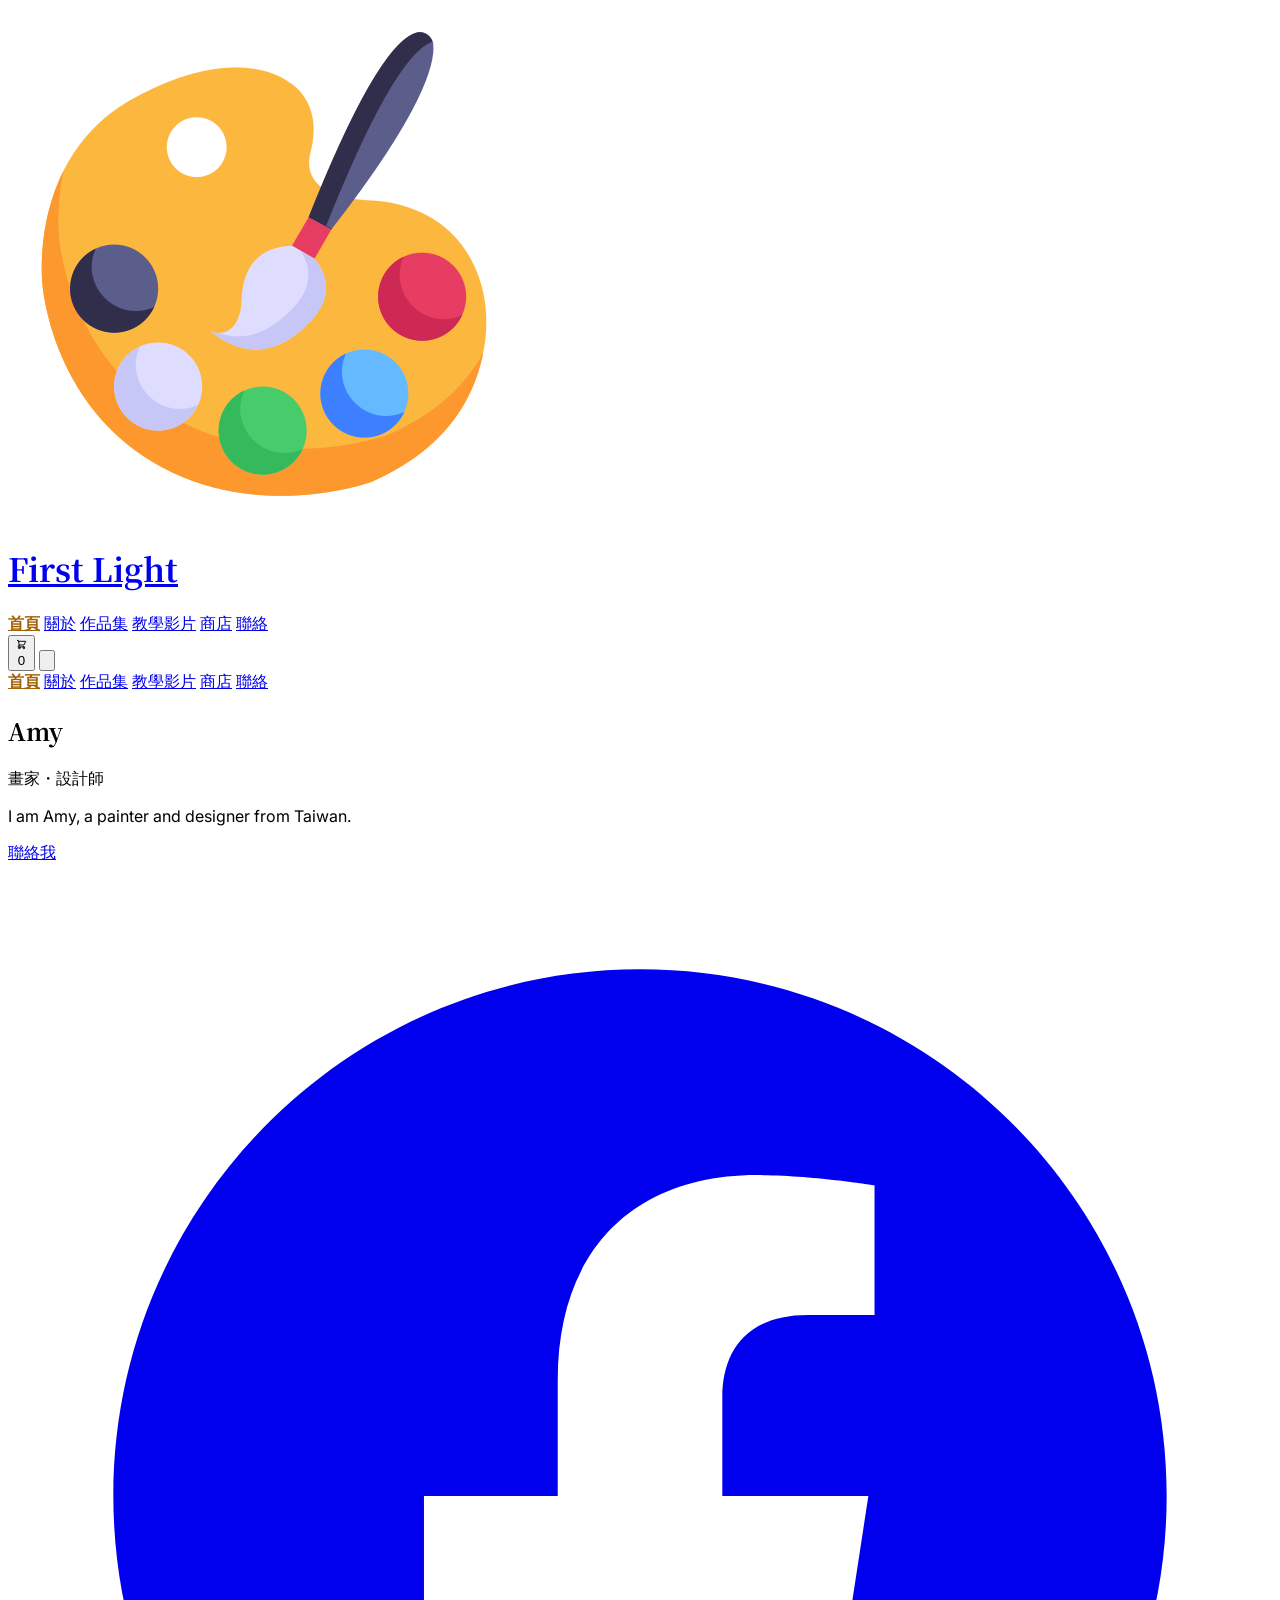
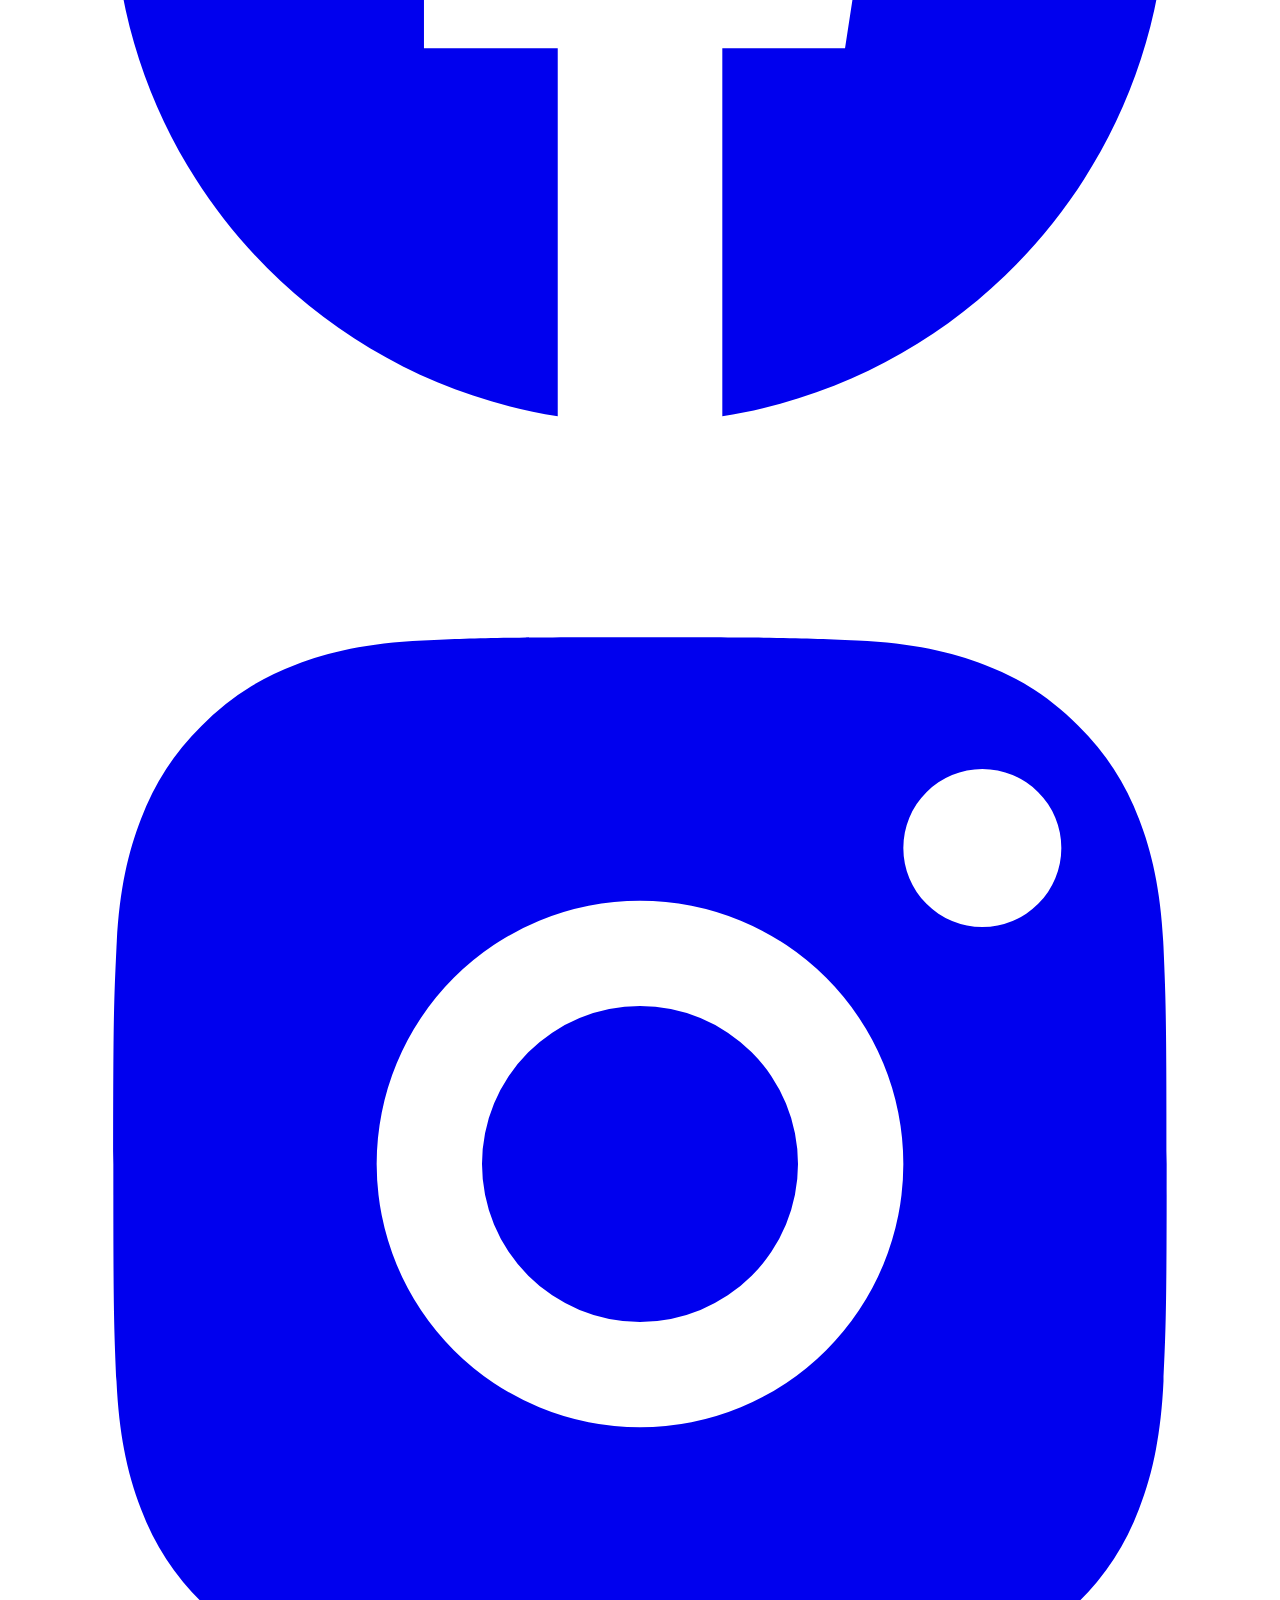
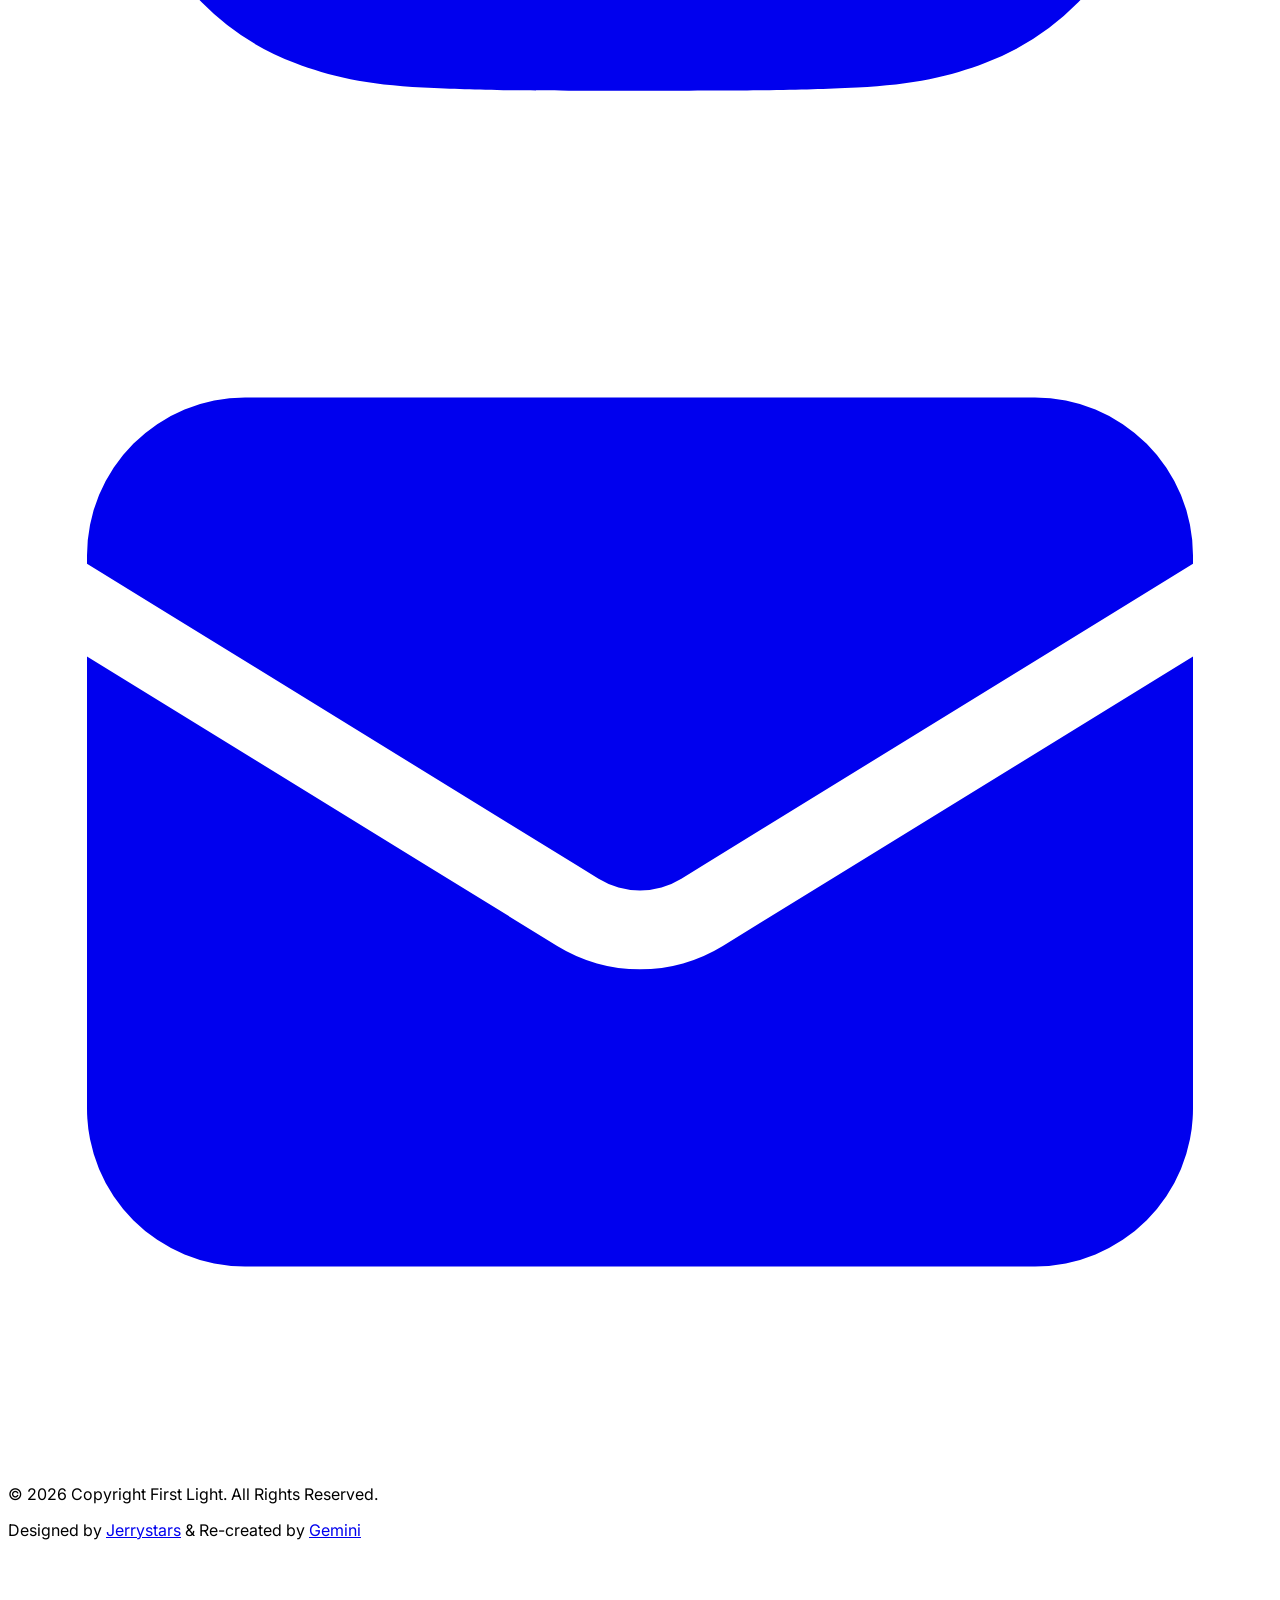
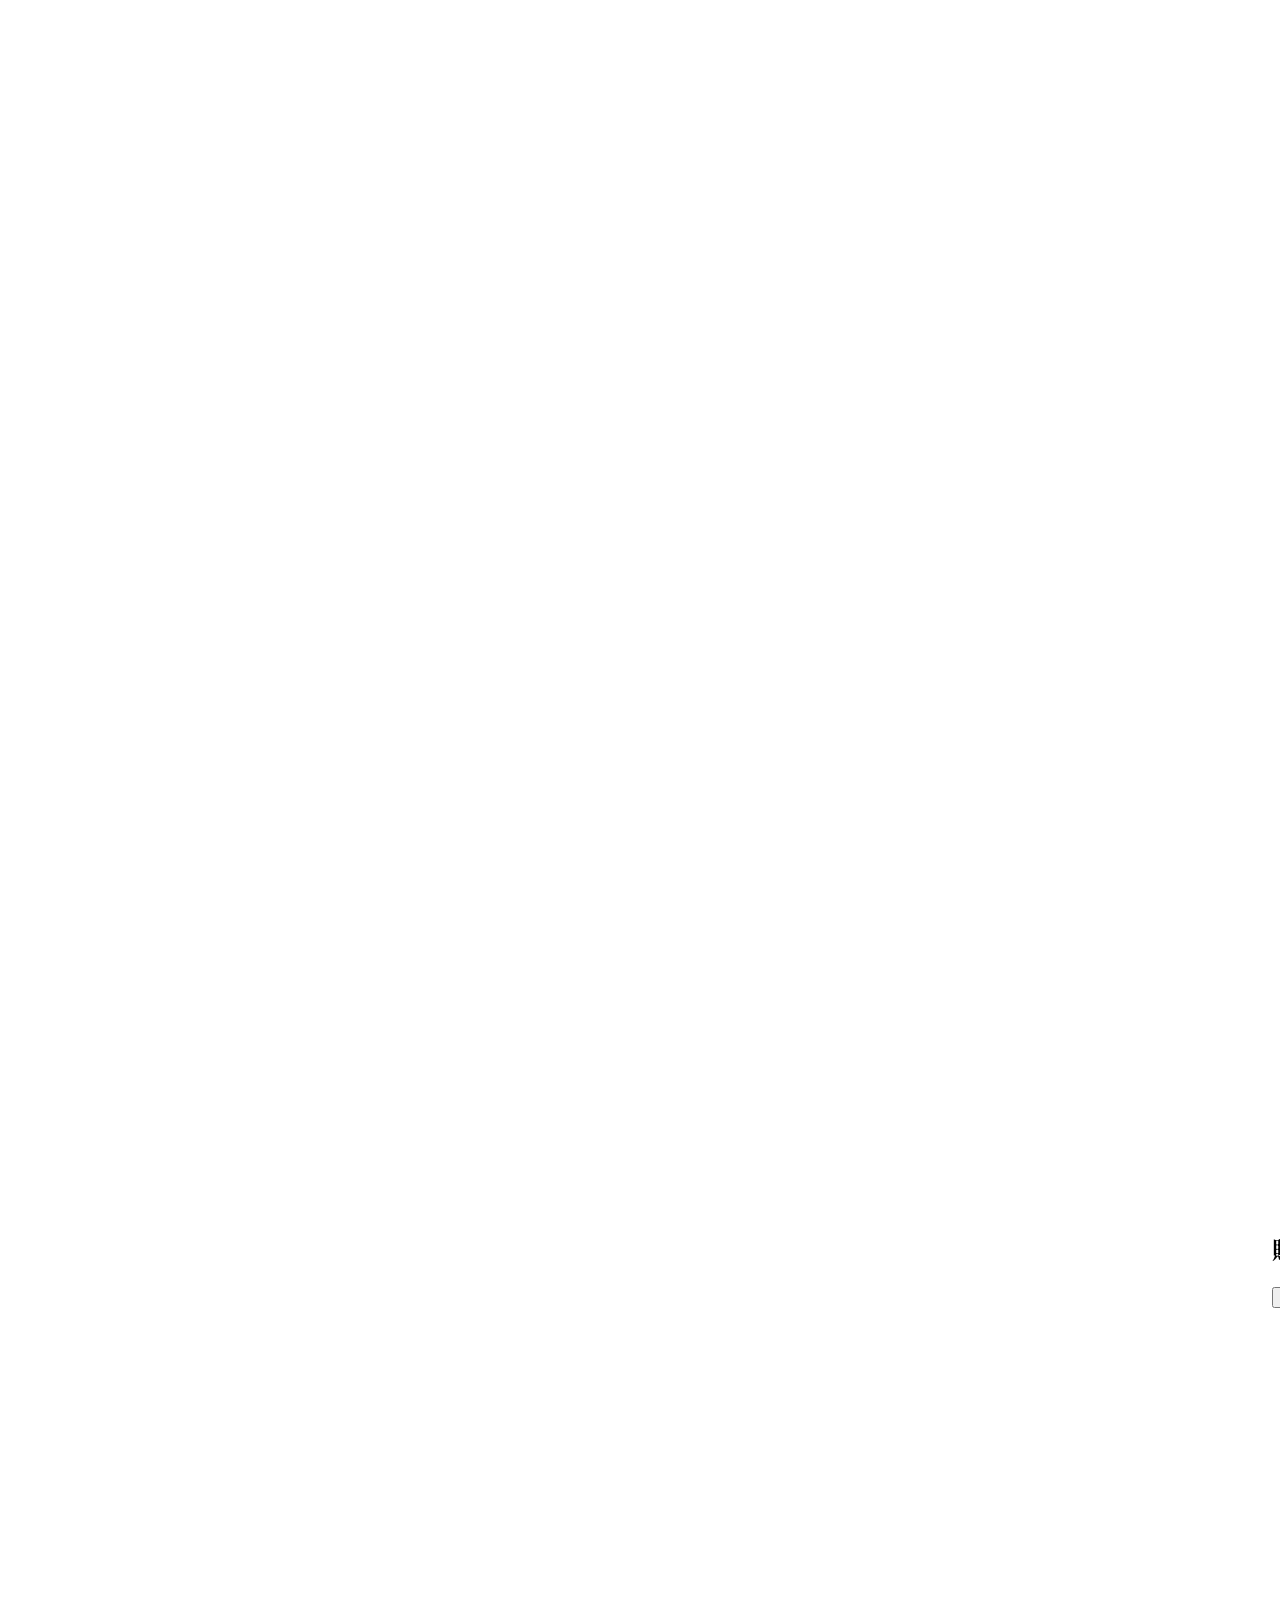
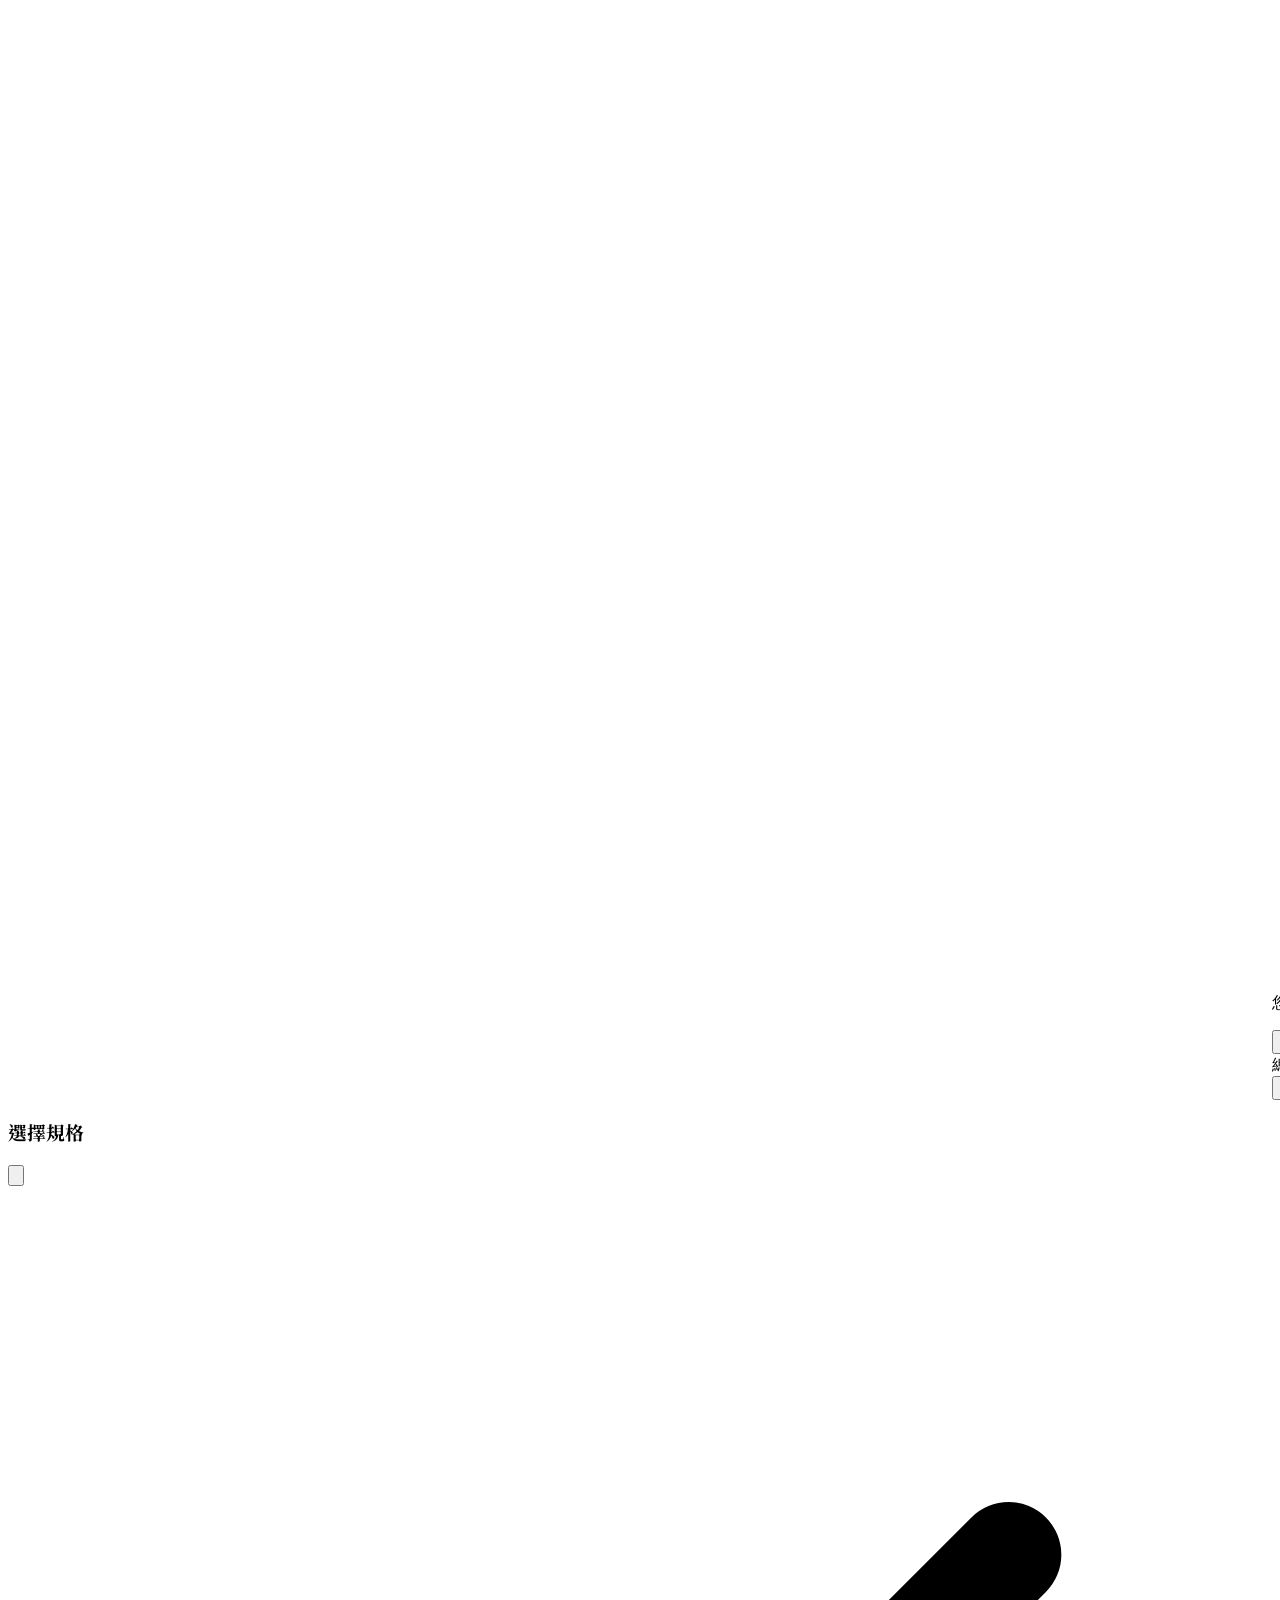
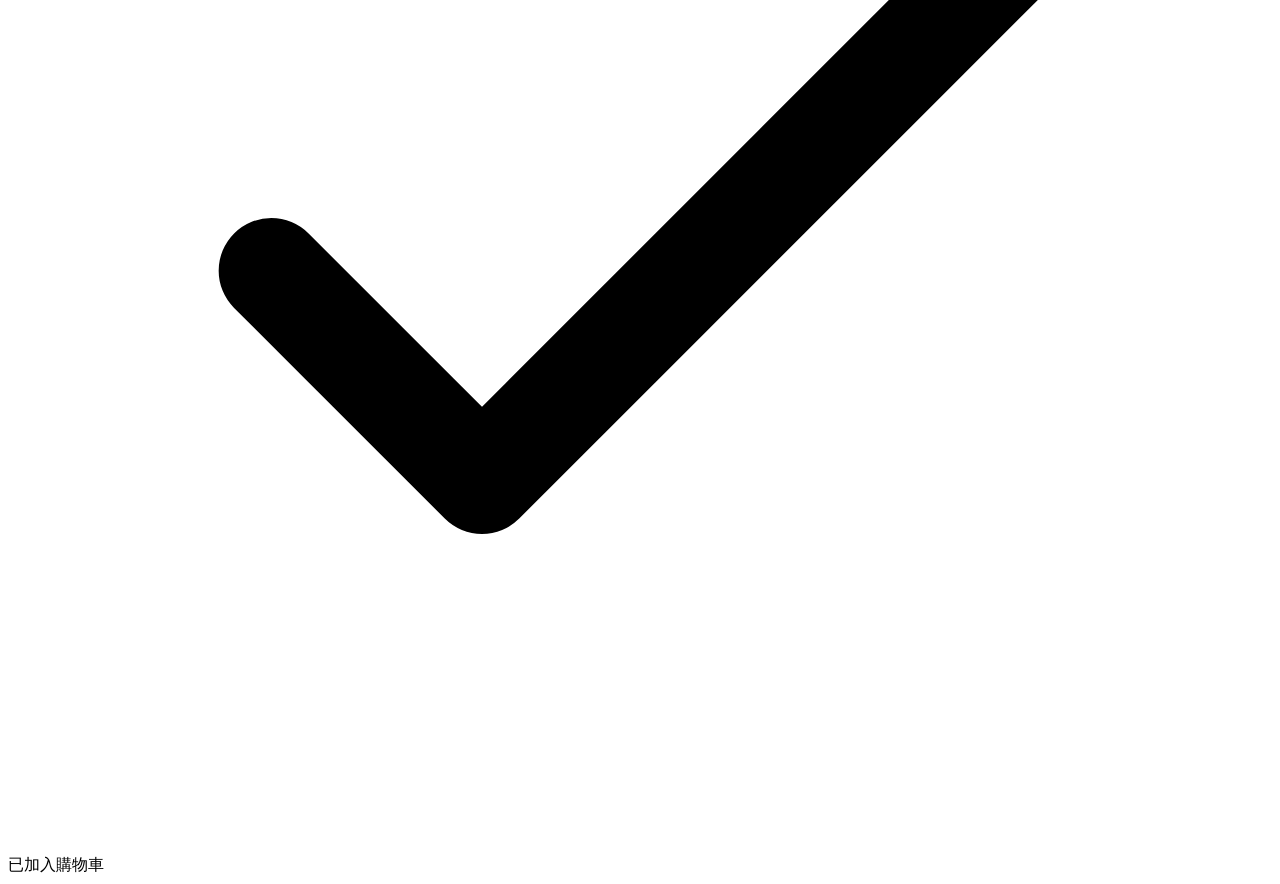
==== commit aeefbba8: "Update index.html" ====
--- a/index.html
+++ b/index.html
@@ -334,11 +334,15 @@
         <div class="container mx-auto px-6 py-8 text-center text-stone-500">
             <div class="flex justify-center space-x-6 mb-4">
                 <a href="https://www.facebook.com/amy77420" target="_blank" class="hover:text-yellow-800 transition-colors"><svg class="w-6 h-6" fill="currentColor" viewBox="0 0 24 24" aria-hidden="true"><path fill-rule="evenodd" d="M22 12c0-5.523-4.477-10-10-10S2 6.477 2 12c0 4.991 3.657 9.128 8.438 9.878v-6.987h-2.54V12h2.54V9.797c0-2.506 1.492-3.89 3.777-3.89 1.094 0 2.238.195 2.238.195v2.46h-1.26c-1.243 0-1.63.771-1.63 1.562V12h2.773l-.443 2.89h-2.33v6.988C18.343 21.128 22 16.991 22 12z" clip-rule="evenodd" /></svg></a>
-                <a href="https://www.instagram.com/amy77420/" target="_blank" class="hover:text-yellow-800 transition-colors"><svg class="w-6 h-6" fill="currentColor" viewBox="0 0 24 24" aria-hidden="true"><path fill-rule="evenodd" d="M12.315 2c2.43 0 2.784.013 3.808.06 1.064.049 1.791.218 2.427.465a4.902 4.902 0 011.772 1.153 4.902 4.902 0 011.153 1.772c.247.636.416 1.363.465 2.427.048 1.024.06 1.378.06 3.808s-.012 2.784-.06 3.808c-.049 1.064-.218 1.791-.465 2.427a4.902 4.902 0 01-1.153 1.772 4.902 4.902 0 01-1.153 1.772c-.636.247-1.363.416-2.427.465-1.024.048-1.378.06-3.808.06s-2.784-.012-3.808-.06c-1.064-.049-1.791-.218-2.427-.465a4.902 4.902 0 011.153-1.772A4.902 4.902 0 016.08 2.525c.636-.247 1.363-.416 2.427-.465C9.53 2.013 9.884 2 12.315 2zM12 7a5 5 0 100 10 5 5 0 000-10zm0-2a7 7 0 110 14 7 7 0 010-14zm4.5-1.5a1.5 1.5 0 100-3 1.5 1.5 0 000 3z" clip-rule="evenodd" /></svg></a>
+                <a href="https://www.instagram.com/amy77420/" target="_blank" class="hover:text-yellow-800 transition-colors">
+                    <svg class="w-6 h-6" fill="currentColor" viewBox="0 0 24 24" aria-hidden="true">
+                        <path fill-rule="evenodd" d="M12 2c2.717 0 3.056.01 4.122.06 1.065.05 1.79.217 2.428.465.66.254 1.216.598 1.772 1.153a4.908 4.908 0 0 1 1.153 1.772c.247.637.415 1.363.465 2.428.047 1.066.06 1.405.06 4.122 0 2.717-.01 3.056-.06 4.122-.05 1.065-.218 1.79-.465 2.428a4.883 4.883 0 0 1-1.153 1.772 4.915 4.915 0 0 1-1.772 1.153c-.637.247-1.363.415-2.428.465-1.066.047-1.405.06-4.122.06-2.717 0-3.056-.01-4.122-.06-1.065-.05-1.79-.218-2.428-.465a4.89 4.89 0 0 1-1.772-1.153 4.904 4.904 0 0 1-1.153-1.772c-.247-.637-.415-1.363-.465-2.428C2.013 15.056 2 14.717 2 12c0-2.717.01-3.056.06-4.122.05-1.066.217-1.79.465-2.428a4.88 4.88 0 0 1 1.153-1.772A4.897 4.897 0 0 1 5.45 2.525c.638-.248 1.362-.415 2.428-.465C8.944 2.013 9.283 2 12 2zm0 5a5 5 0 1 0 0 10 5 5 0 0 0 0-10zm6.5-2.5a1.5 1.5 0 1 0 0 3 1.5 1.5 0 0 0 0-3zM12 9a3 3 0 1 1 0 6 3 3 0 0 1 0-6z" clip-rule="evenodd" />
+                    </svg>
+                </a>
                 <a href="mailto:amy77420@gmail.com" class="hover:text-yellow-800 transition-colors"><svg class="w-6 h-6" fill="currentColor" viewBox="0 0 24 24" aria-hidden="true"><path d="M1.5 8.67v8.58a3 3 0 003 3h15a3 3 0 003-3V8.67l-8.928 5.493a3 3 0 01-3.144 0L1.5 8.67z" /><path d="M22.5 6.908V6.75a3 3 0 00-3-3h-15a3 3 0 00-3 3v.158l9.714 5.978a1.5 1.5 0 001.572 0L22.5 6.908z" /></svg></a>
             </div>
             <p>© <span id="current-year"></span> Copyright First Light. All Rights Reserved.</p>
-            <p class="text-sm mt-2">Designed by <a href="https://www.instagram.com/jerrystars_04.21/" target="_blank" class="text-yellow-800 hover:underline">Jerrystars</a> & Re-created by <a href="https://gemini.google.com/" target="_blank" class="text-yellow-800 hover:underline">Gemini</a></p>
+            <p class="text-sm mt-2">Designed by <a href="https://www.instagram.com/jerrystars._.04.21/" target="_blank" class="text-yellow-800 hover:underline">Jerrystars</a> & Re-created by <a href="https://gemini.google.com/" target="_blank" class="text-yellow-800 hover:underline">Gemini</a></p>
         </div>
     </footer>
 
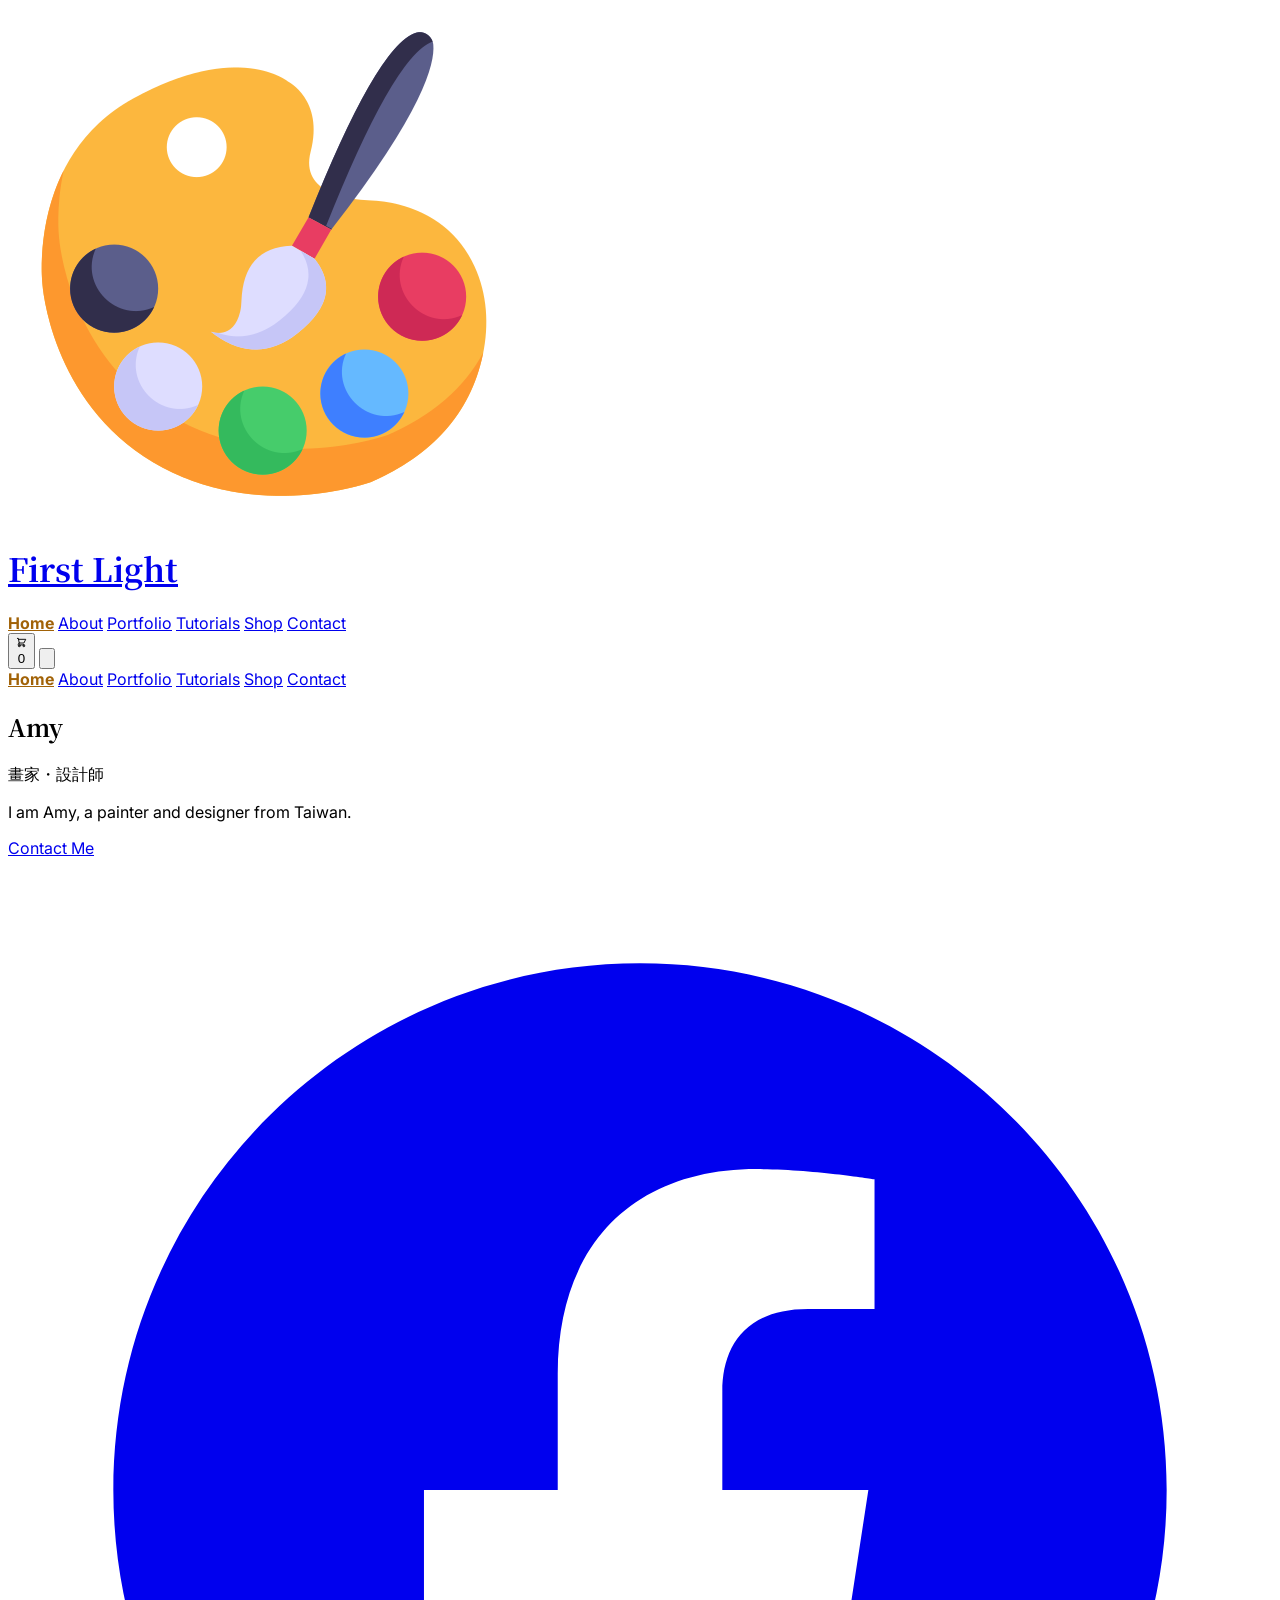
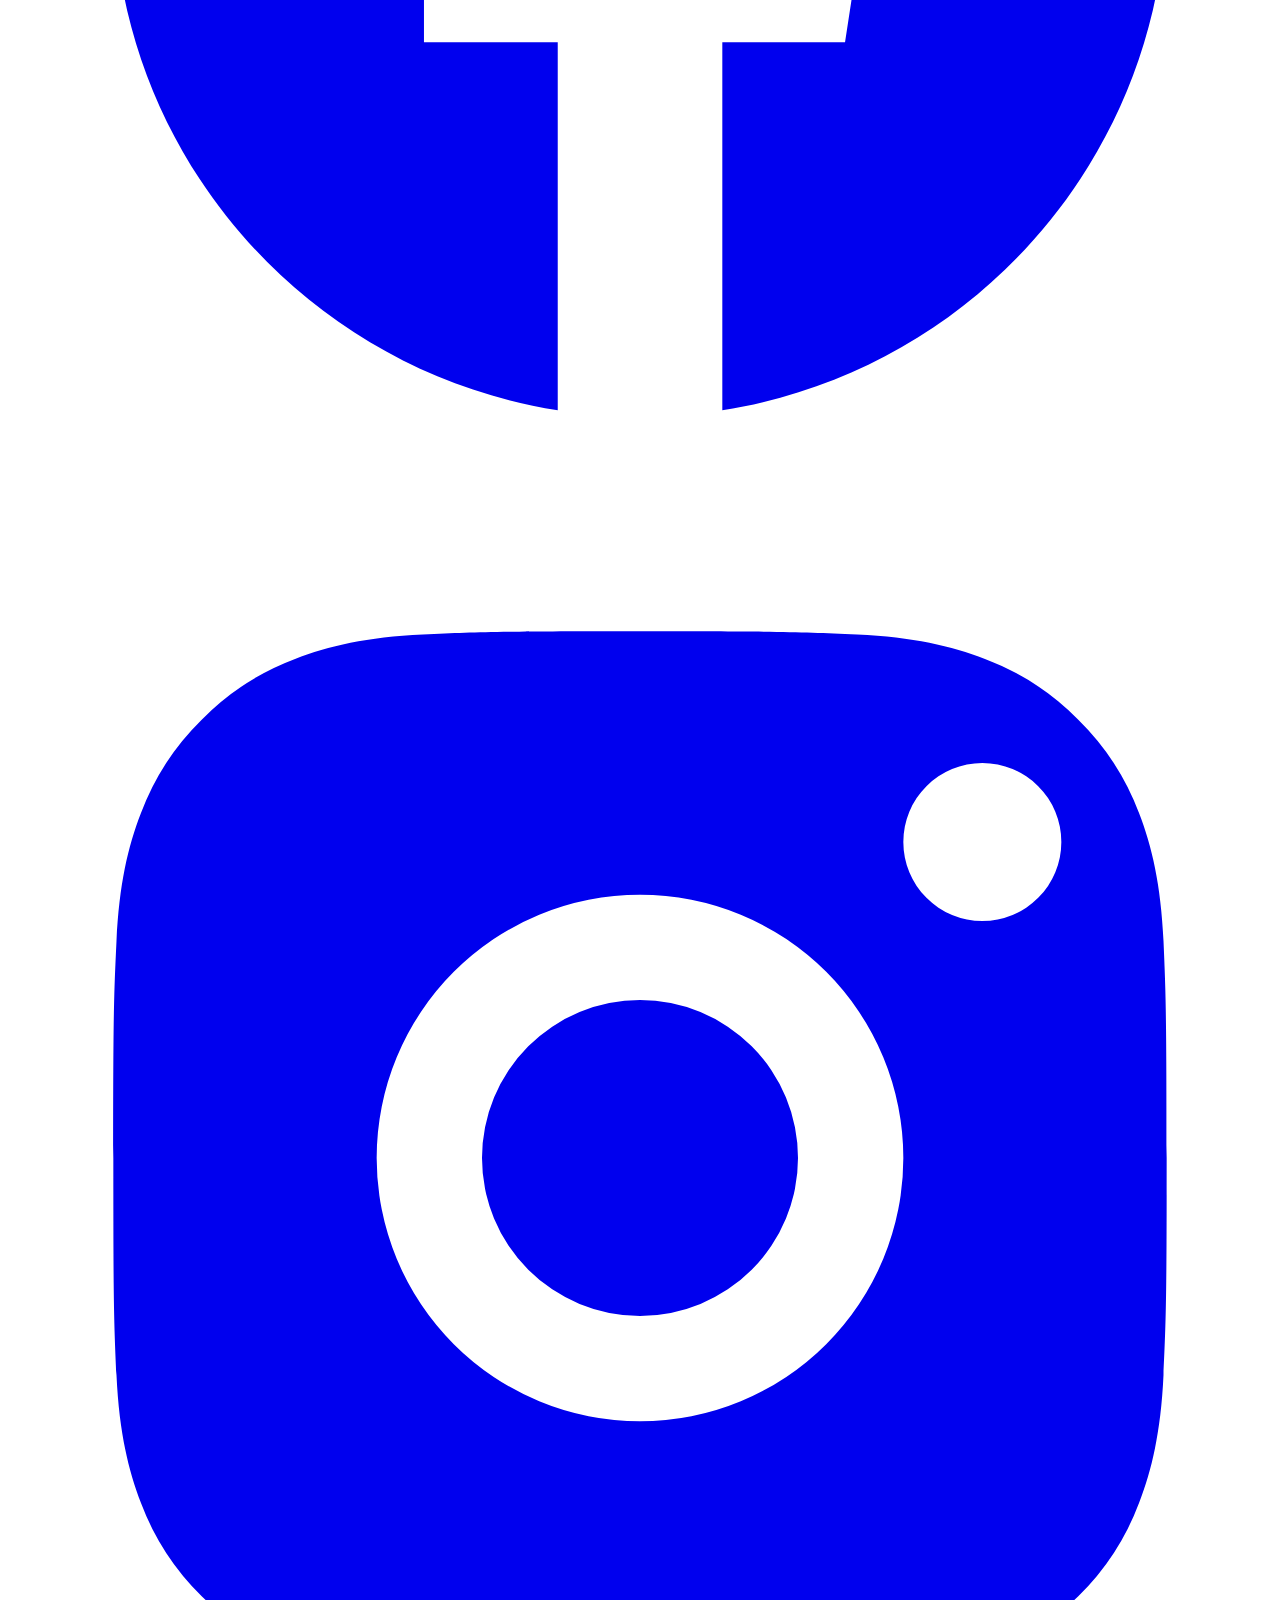
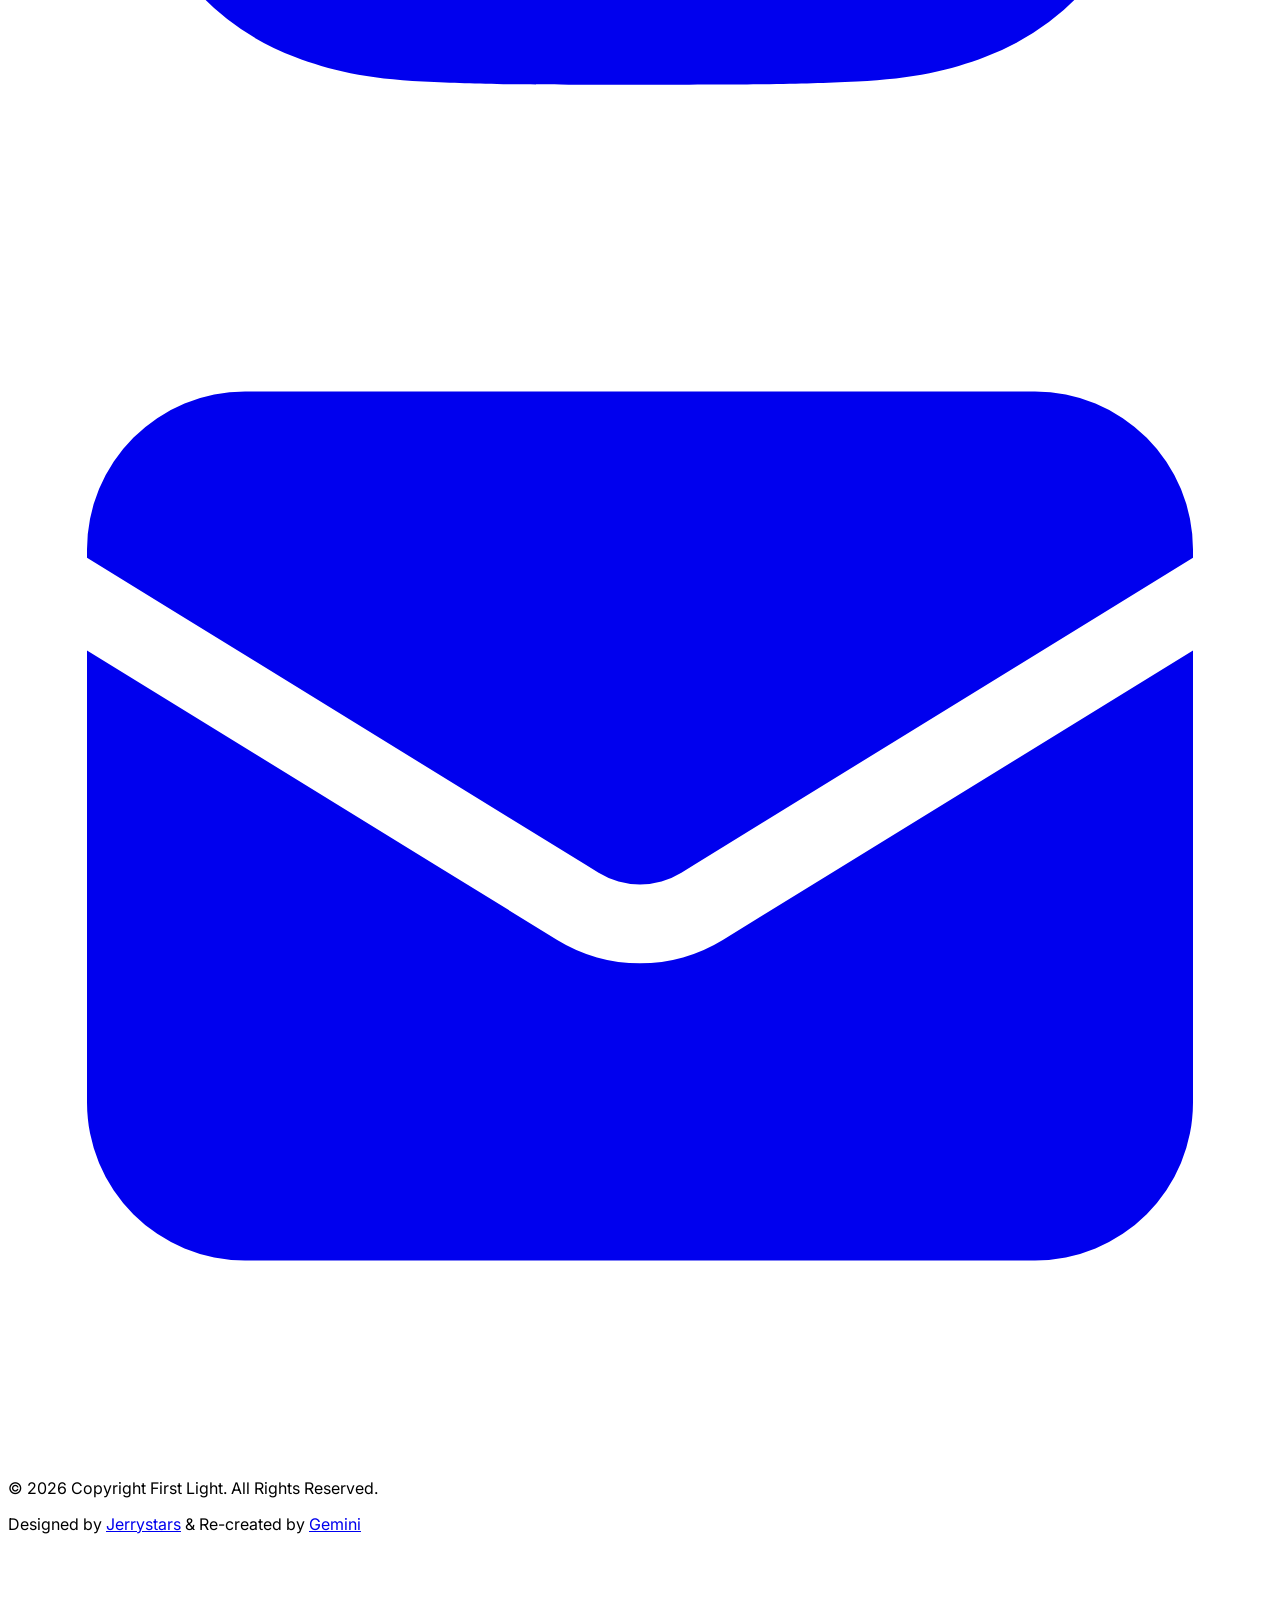
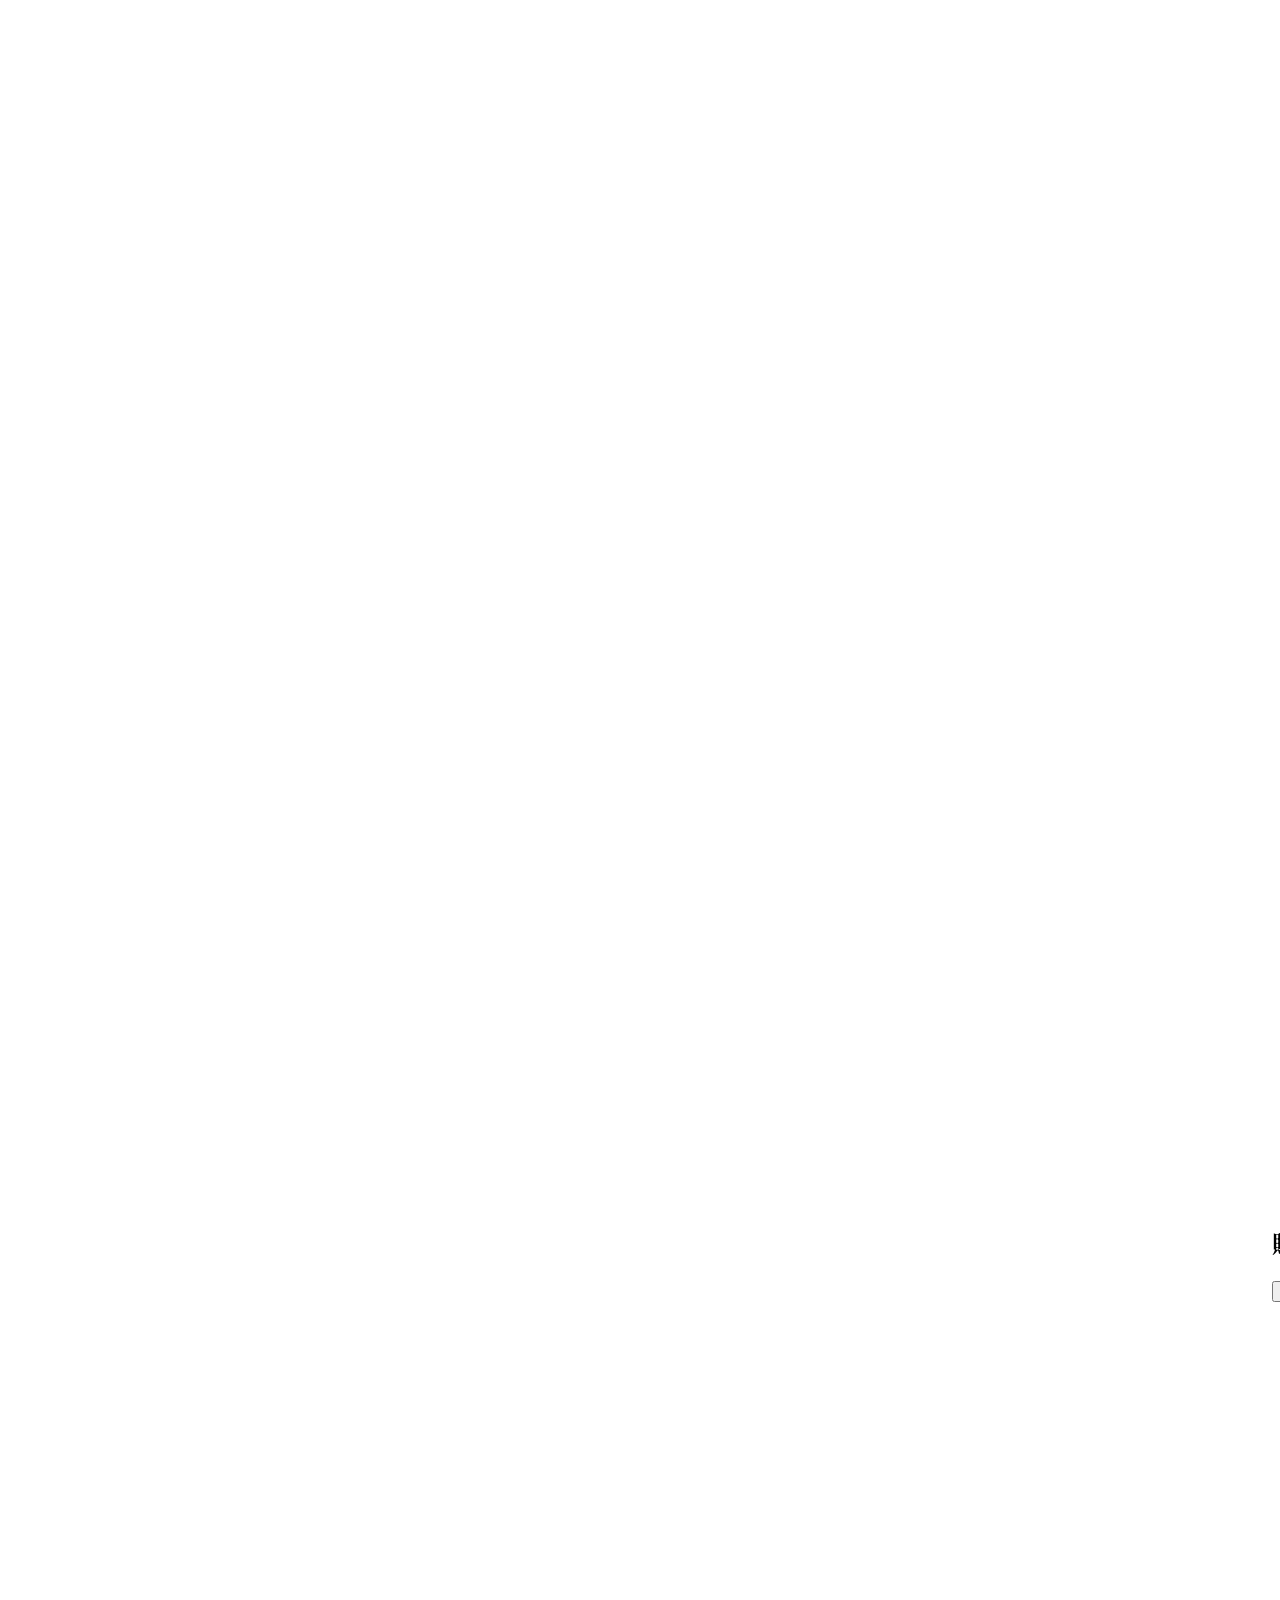
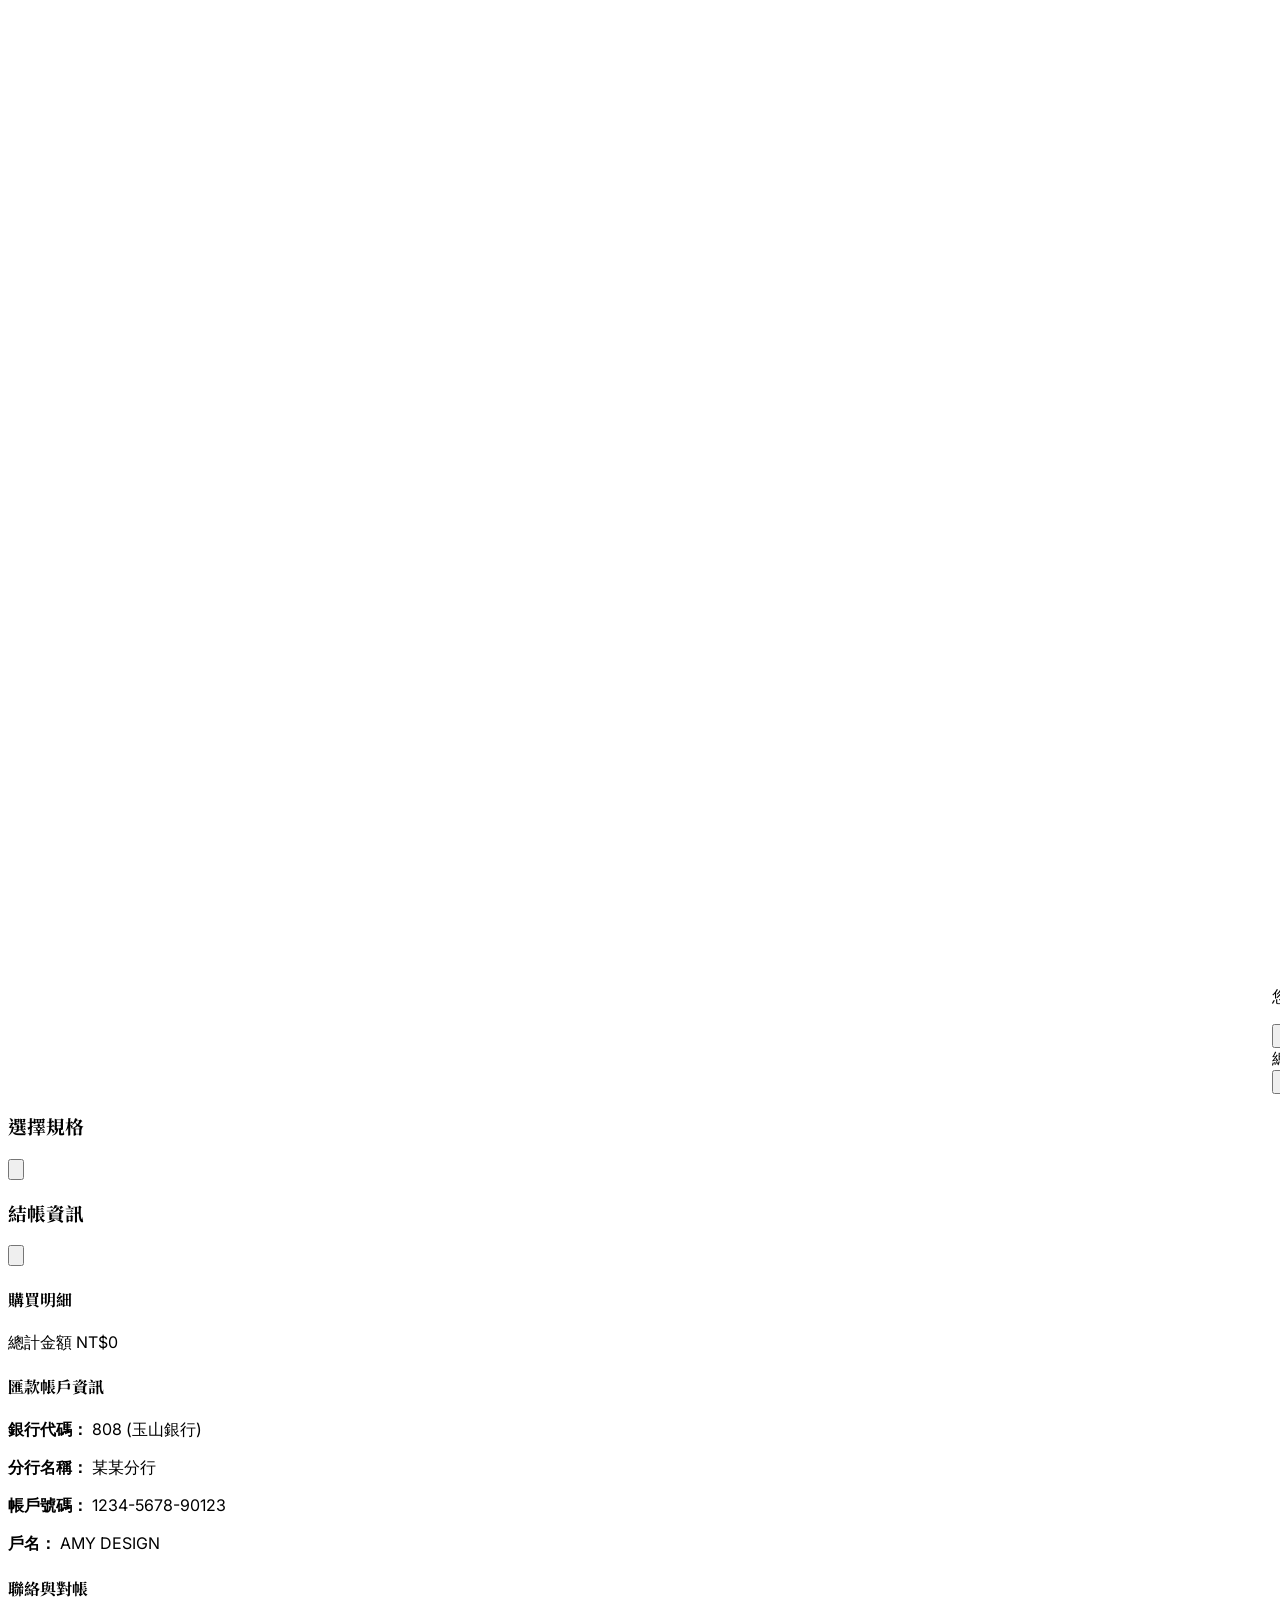
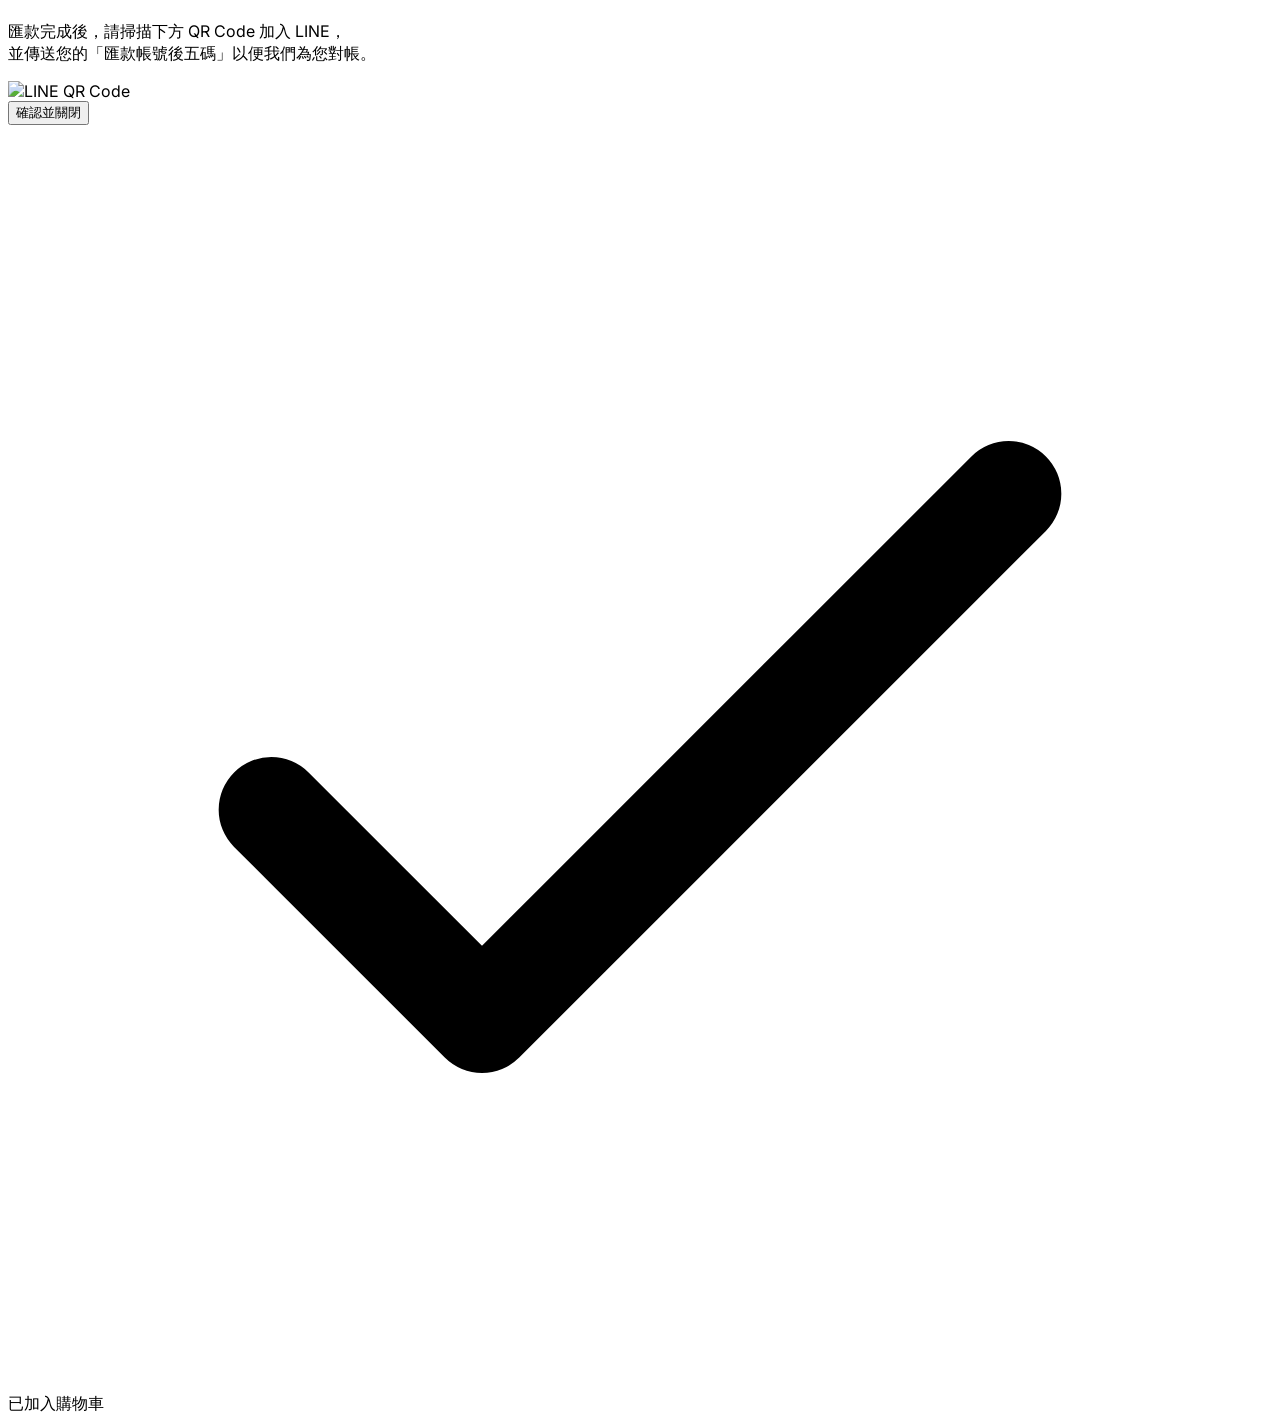
==== commit 7655ddd2: "Update index.html" ====
--- a/index.html
+++ b/index.html
@@ -141,12 +141,12 @@
             <div class="flex items-center gap-6">
                 <!-- Desktop Nav -->
                 <nav class="hidden md:flex items-center space-x-8">
-                    <a href="#home" class="nav-link page-link text-stone-600 hover:text-yellow-800 transition-colors">首頁</a>
-                    <a href="#about" class="nav-link page-link text-stone-600 hover:text-yellow-800 transition-colors">關於</a>
-                    <a href="#portfolio" class="nav-link page-link text-stone-600 hover:text-yellow-800 transition-colors">作品集</a>
-                    <a href="#tutorials" class="nav-link page-link text-stone-600 hover:text-yellow-800 transition-colors">教學影片</a>
-                    <a href="#shop" class="nav-link page-link text-stone-600 hover:text-yellow-800 transition-colors">商店</a>
-                    <a href="#contact" class="nav-link page-link text-stone-600 hover:text-yellow-800 transition-colors">聯絡</a>
+                    <a href="#home" class="nav-link page-link text-stone-600 hover:text-yellow-800 transition-colors">Home</a>
+                    <a href="#about" class="nav-link page-link text-stone-600 hover:text-yellow-800 transition-colors">About</a>
+                    <a href="#portfolio" class="nav-link page-link text-stone-600 hover:text-yellow-800 transition-colors">Portfolio</a>
+                    <a href="#tutorials" class="nav-link page-link text-stone-600 hover:text-yellow-800 transition-colors">Tutorials</a>
+                    <a href="#shop" class="nav-link page-link text-stone-600 hover:text-yellow-800 transition-colors">Shop</a>
+                    <a href="#contact" class="nav-link page-link text-stone-600 hover:text-yellow-800 transition-colors">Contact</a>
                 </nav>
 
                 <!-- Cart Button -->
@@ -165,12 +165,12 @@
         </div>
         <!-- Mobile Menu -->
         <div id="mobile-menu" class="hidden md:hidden px-6 pb-4 bg-stone-50 border-t border-stone-200">
-            <a href="#home" class="block py-2 nav-link page-link">首頁</a>
-            <a href="#about" class="block py-2 nav-link page-link">關於</a>
-            <a href="#portfolio" class="block py-2 nav-link page-link">作品集</a>
-            <a href="#tutorials" class="block py-2 nav-link page-link">教學影片</a>
-            <a href="#shop" class="block py-2 nav-link page-link">商店</a>
-            <a href="#contact" class="block py-2 nav-link page-link">聯絡</a>
+            <a href="#home" class="block py-2 nav-link page-link">Home</a>
+            <a href="#about" class="block py-2 nav-link page-link">About</a>
+            <a href="#portfolio" class="block py-2 nav-link page-link">Portfolio</a>
+            <a href="#tutorials" class="block py-2 nav-link page-link">Tutorials</a>
+            <a href="#shop" class="block py-2 nav-link page-link">Shop</a>
+            <a href="#contact" class="block py-2 nav-link page-link">Contact</a>
         </div>
     </header>
 
@@ -182,7 +182,7 @@
                 <p class="mt-4 text-xl md:text-2xl text-stone-600">畫家・設計師</p>
                 <p class="mt-2 text-lg text-stone-500">I am Amy, a painter and designer from Taiwan.</p>
                 <a href="#contact" class="page-link mt-8 px-8 py-3 bg-yellow-800 text-white font-bold rounded-full hover:bg-yellow-900 transition-all transform hover:scale-105">
-                    聯絡我
+                    Contact Me
                 </a>
             </div>
         </section>
@@ -200,12 +200,21 @@
                     </div>
                     <div class="md:col-span-3">
                         <h3 class="text-2xl font-serif text-stone-800">熱衷插畫、速寫、水彩、油畫、陶藝、黏土、電繪。</h3>
-                        <p class="fst-italic text-stone-500 mt-2">
+                        <p class="italic text-stone-500 mt-2">
                           Passionate about illustrations, sketches, watercolors, oil paintings, pottery, clay, digital paintings.
                         </p>
                         <ul class="mt-6 space-y-2 text-stone-700">
-                            <li><strong>學歷：</strong> <span>設計碩士</span></li>
-                            <li><strong>Degree:</strong> <span>Master's degree in Design</span></li>
+                            <!-- 新增的學歷 Tooltip 懸浮設計 -->
+                            <li class="group relative w-fit cursor-pointer">
+                                <span class="border-b border-dashed border-stone-400 pb-0.5">
+                                    <strong>學歷：</strong> <span>設計碩士</span>
+                                </span>
+                                <!-- 懸浮顯示的英文 (Tooltip) -->
+                                <div class="absolute left-0 top-full mt-2 w-max bg-stone-800 text-white text-sm px-3 py-2 rounded shadow-lg opacity-0 invisible group-hover:opacity-100 group-hover:visible transition-all duration-300 z-10">
+                                    <div class="absolute -top-1 left-4 w-2.5 h-2.5 bg-stone-800 transform rotate-45"></div>
+                                    <span class="relative z-10 font-sans"><strong>Degree:</strong> Master's degree in Design</span>
+                                </div>
+                            </li>
                             <li><strong>經歷：</strong> <span></span></li>
                             <li><strong>Email:</strong> <span>amy77420@gmail.com</span></li>
                         </ul>
@@ -380,7 +389,8 @@
                     <span>總計</span>
                     <span id="cart-total">NT$0</span>
                 </div>
-                <button onclick="alert('感謝您的測試！這是一個演示網站，尚未連接真實金流。')" class="w-full bg-[#b48b5e] text-white py-3 rounded font-bold hover:bg-[#8d6b46] transition-colors shadow-md transform active:scale-95">
+                <!-- 改為觸發結帳邏輯的按鈕 -->
+                <button id="btn-checkout" class="w-full bg-[#b48b5e] text-white py-3 rounded font-bold hover:bg-[#8d6b46] transition-colors shadow-md transform active:scale-95">
                     前往結帳
                 </button>
             </div>
@@ -401,6 +411,56 @@
             </div>
             <div id="options-list" class="p-4 space-y-3">
                 <!-- Options injected here -->
+            </div>
+        </div>
+    </div>
+
+    <!-- Checkout Modal (結帳資訊視窗) -->
+    <div id="checkout-modal" class="fixed inset-0 z-[70] hidden flex items-center justify-center">
+        <!-- 黑色半透明背景 -->
+        <div class="absolute inset-0 bg-black/50 backdrop-blur-sm" onclick="closeCheckout()"></div>
+        <!-- 視窗內容 -->
+        <div class="bg-white rounded-lg shadow-xl z-10 w-full max-w-md mx-4 overflow-hidden max-h-[90vh] flex flex-col transform transition-all">
+            <!-- 標題 -->
+            <div class="p-4 border-b border-stone-100 flex justify-between items-center bg-stone-50">
+                <h3 class="font-bold text-stone-800 text-lg">結帳資訊</h3>
+                <button onclick="closeCheckout()" class="text-stone-400 hover:text-stone-600 transition-colors">
+                    <svg class="w-6 h-6" fill="none" stroke="currentColor" viewBox="0 0 24 24"><path stroke-linecap="round" stroke-linejoin="round" stroke-width="2" d="M6 18L18 6M6 6l12 12"></path></svg>
+                </button>
+            </div>
+            
+            <!-- 內容區塊 -->
+            <div class="p-6 overflow-y-auto">
+                <!-- 購買明細 -->
+                <h4 class="font-bold text-stone-700 mb-3 border-b border-stone-200 pb-2">購買明細</h4>
+                <div id="checkout-items" class="space-y-2 mb-4 text-stone-600">
+                    <!-- 明細由 JS 動態注入 -->
+                </div>
+                <div class="flex justify-between font-bold text-lg text-yellow-900 border-t border-stone-200 pt-3 mb-6">
+                    <span>總計金額</span>
+                    <span id="checkout-total">NT$0</span>
+                </div>
+
+                <!-- 匯款資訊 -->
+                <h4 class="font-bold text-stone-700 mb-3 border-b border-stone-200 pb-2">匯款帳戶資訊</h4>
+                <div class="bg-stone-100 p-4 rounded-lg text-sm text-stone-700 space-y-2 mb-6">
+                    <p><strong>銀行代碼：</strong> 808 (玉山銀行)</p>
+                    <p><strong>分行名稱：</strong> 某某分行</p>
+                    <p><strong>帳戶號碼：</strong> 1234-5678-90123</p>
+                    <p><strong>戶名：</strong> AMY DESIGN</p>
+                </div>
+
+                <!-- LINE QR Code 聯絡對帳 -->
+                <h4 class="font-bold text-stone-700 mb-3 border-b border-stone-200 pb-2">聯絡與對帳</h4>
+                <div class="flex flex-col items-center justify-center text-sm text-stone-600">
+                    <p class="mb-3 text-center">匯款完成後，請掃描下方 QR Code 加入 LINE，<br>並傳送您的「<span class="text-yellow-800 font-bold">匯款帳號後五碼</span>」以便我們為您對帳。</p>
+                    <img src="https://placehold.co/150x150/16a34a/white?text=LINE+QR" alt="LINE QR Code" class="w-36 h-36 rounded-lg border border-stone-200 shadow-sm">
+                </div>
+            </div>
+            
+            <!-- 底部按鈕 -->
+            <div class="p-4 border-t border-stone-100 bg-stone-50 text-center">
+                <button onclick="closeCheckout()" class="w-full py-2 bg-[#b48b5e] text-white font-bold rounded-lg hover:bg-[#8d6b46] transition-colors">確認並關閉</button>
             </div>
         </div>
     </div>
@@ -753,6 +813,48 @@
         closeCartBtn.addEventListener('click', closeCart);
         cartOverlay.addEventListener('click', closeCart);
 
+        // --- Checkout Modal Interactions (結帳功能邏輯) ---
+        document.getElementById('btn-checkout').addEventListener('click', () => {
+            if (cart.length === 0) {
+                alert('您的購物車內目前沒有商品，請先至商店選購！');
+                return;
+            }
+            
+            // 關閉側邊購物車
+            closeCart();
+            
+            // 整理商品數量與計算總額
+            const checkoutList = document.getElementById('checkout-items');
+            const checkoutTotalEl = document.getElementById('checkout-total');
+            checkoutList.innerHTML = '';
+            
+            let total = 0;
+            
+            // 渲染至結帳明細中 (原本的 cart 就已經有紀錄 qty 了)
+            cart.forEach(item => {
+                const itemTotal = item.priceValue * item.qty;
+                total += itemTotal;
+                
+                const div = document.createElement('div');
+                div.className = 'flex justify-between items-center text-sm py-1';
+                div.innerHTML = `
+                    <span class="flex-1 pr-4">${item.title} <span class="text-xs text-stone-400 ml-1">x${item.qty}</span></span>
+                    <span class="font-medium">NT$${itemTotal}</span>
+                `;
+                checkoutList.appendChild(div);
+            });
+
+            checkoutTotalEl.textContent = `NT$${total}`;
+            
+            // 顯示結帳 Modal
+            document.getElementById('checkout-modal').classList.remove('hidden');
+        });
+
+        // 關閉結帳視窗函數（掛載到 window 以供 onclick 使用）
+        window.closeCheckout = function() {
+            document.getElementById('checkout-modal').classList.add('hidden');
+        };
+
         // Helper to get display name for category
         function getCategoryName(cat) {
             const map = {
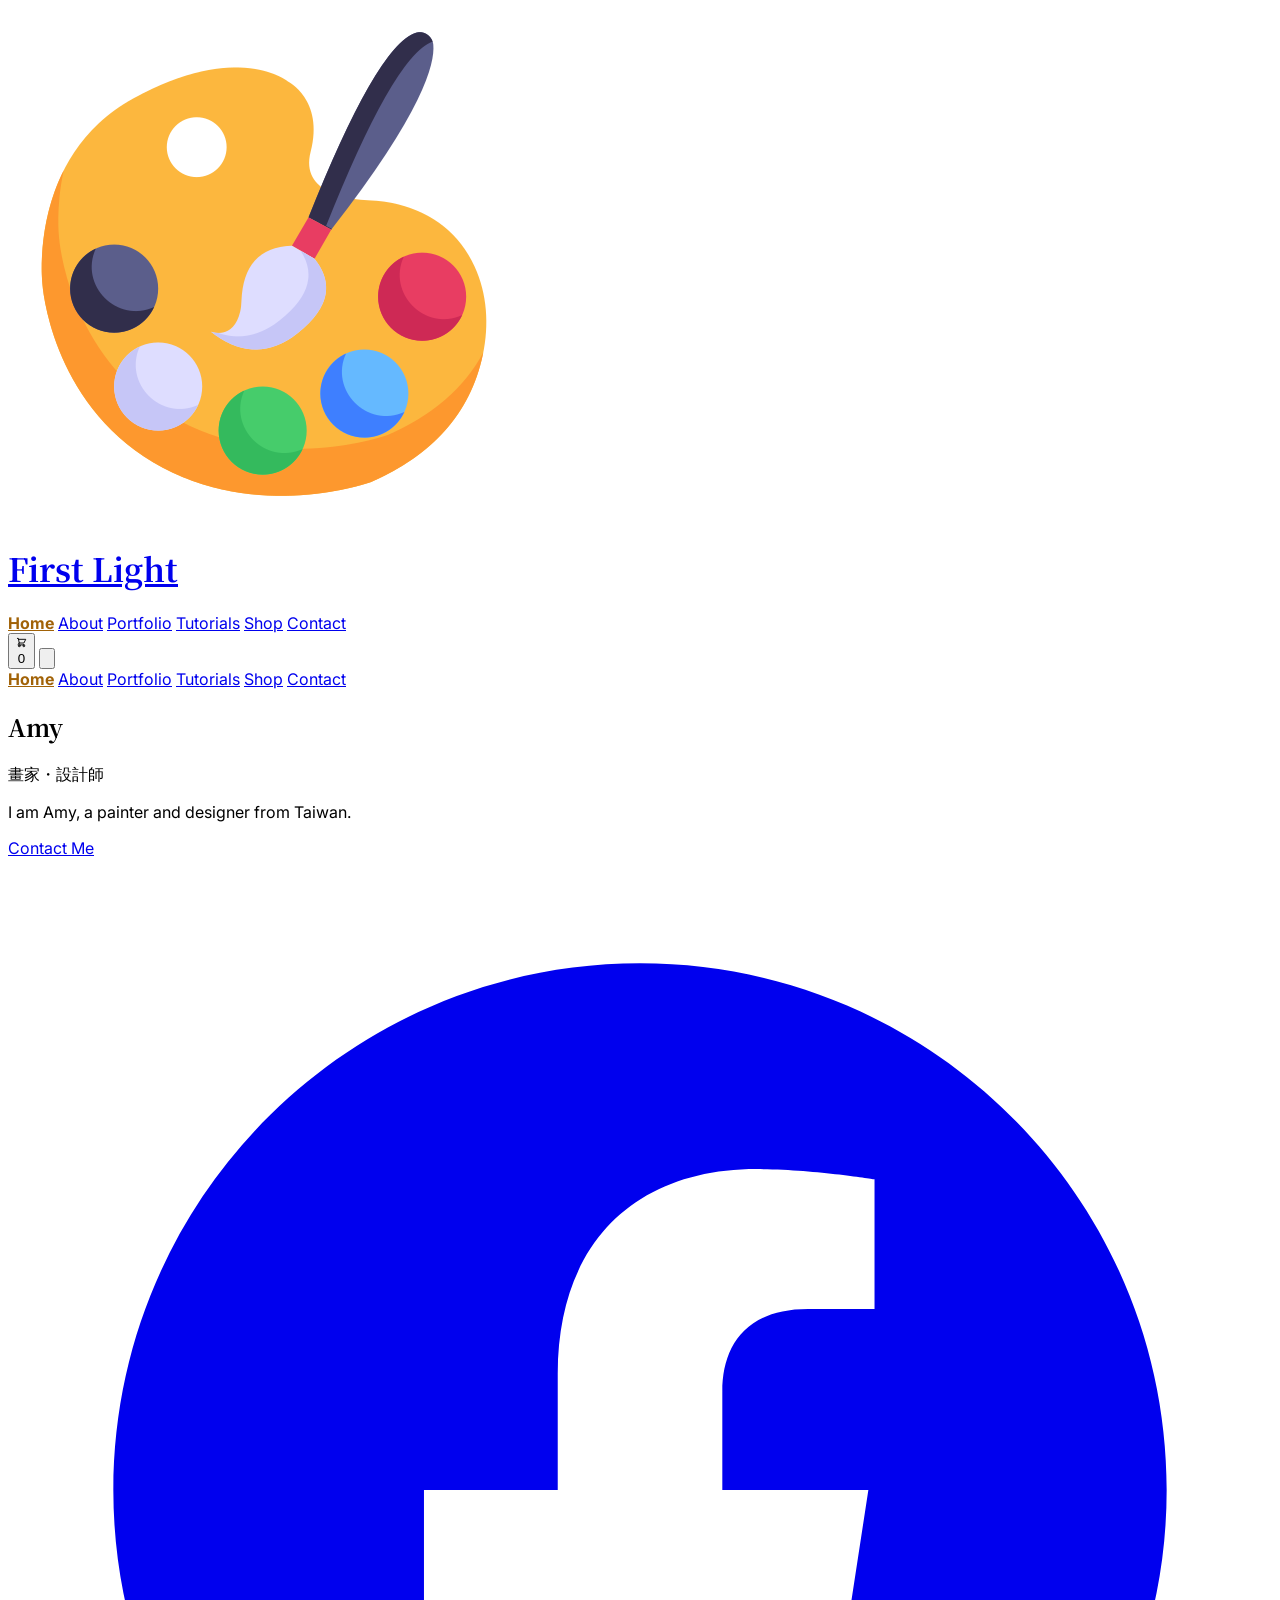
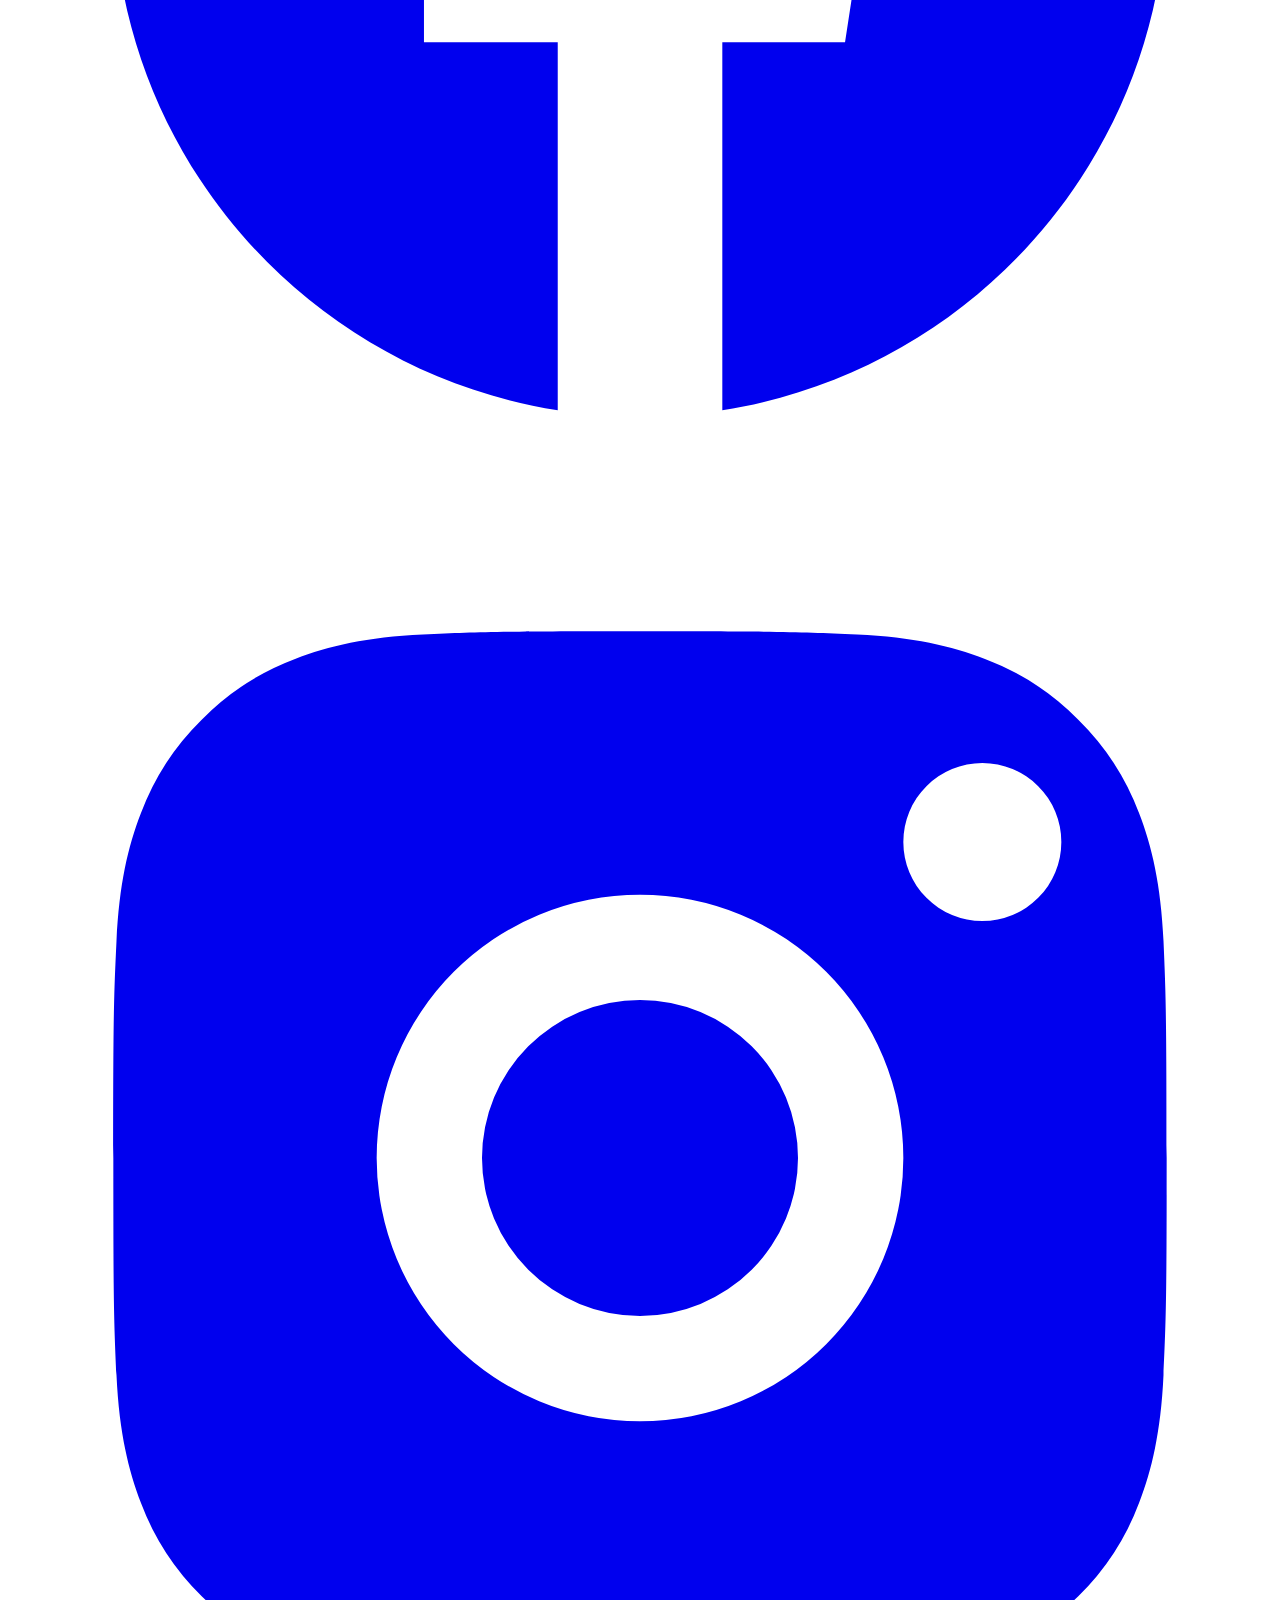
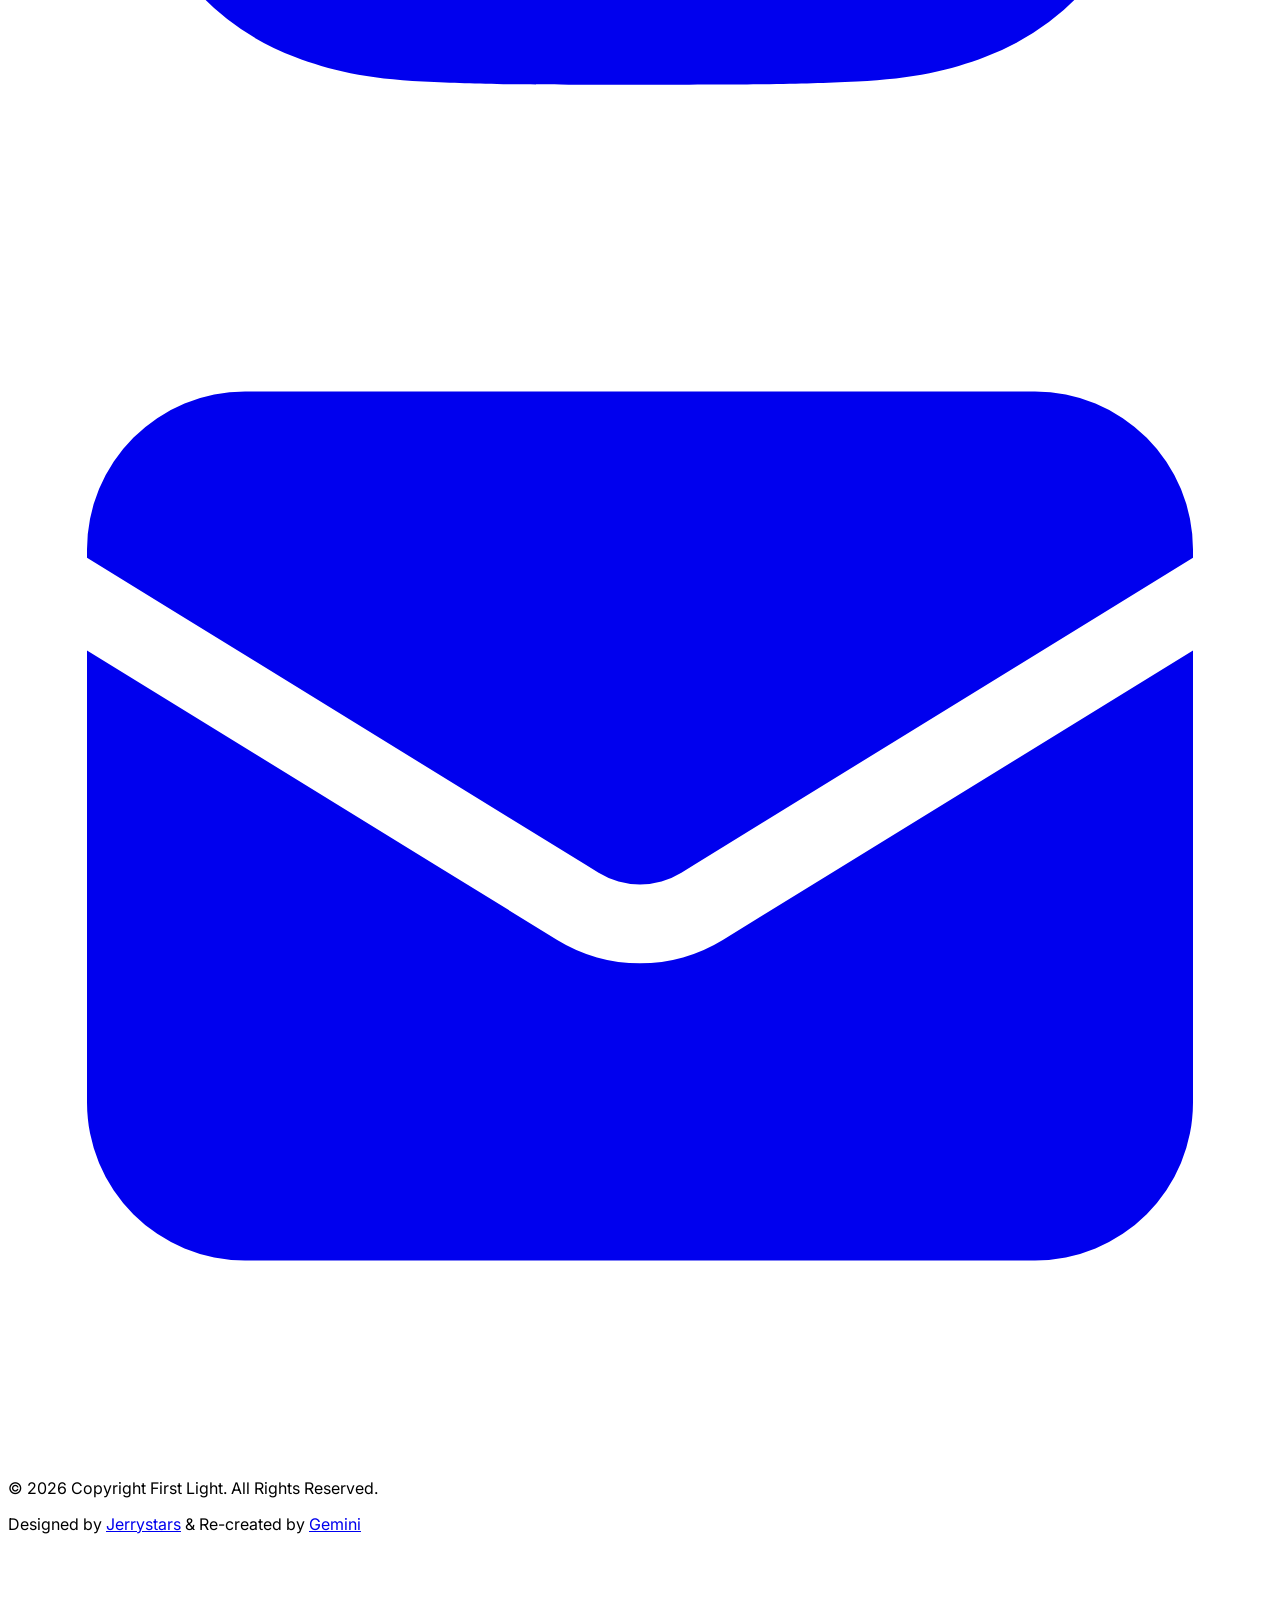
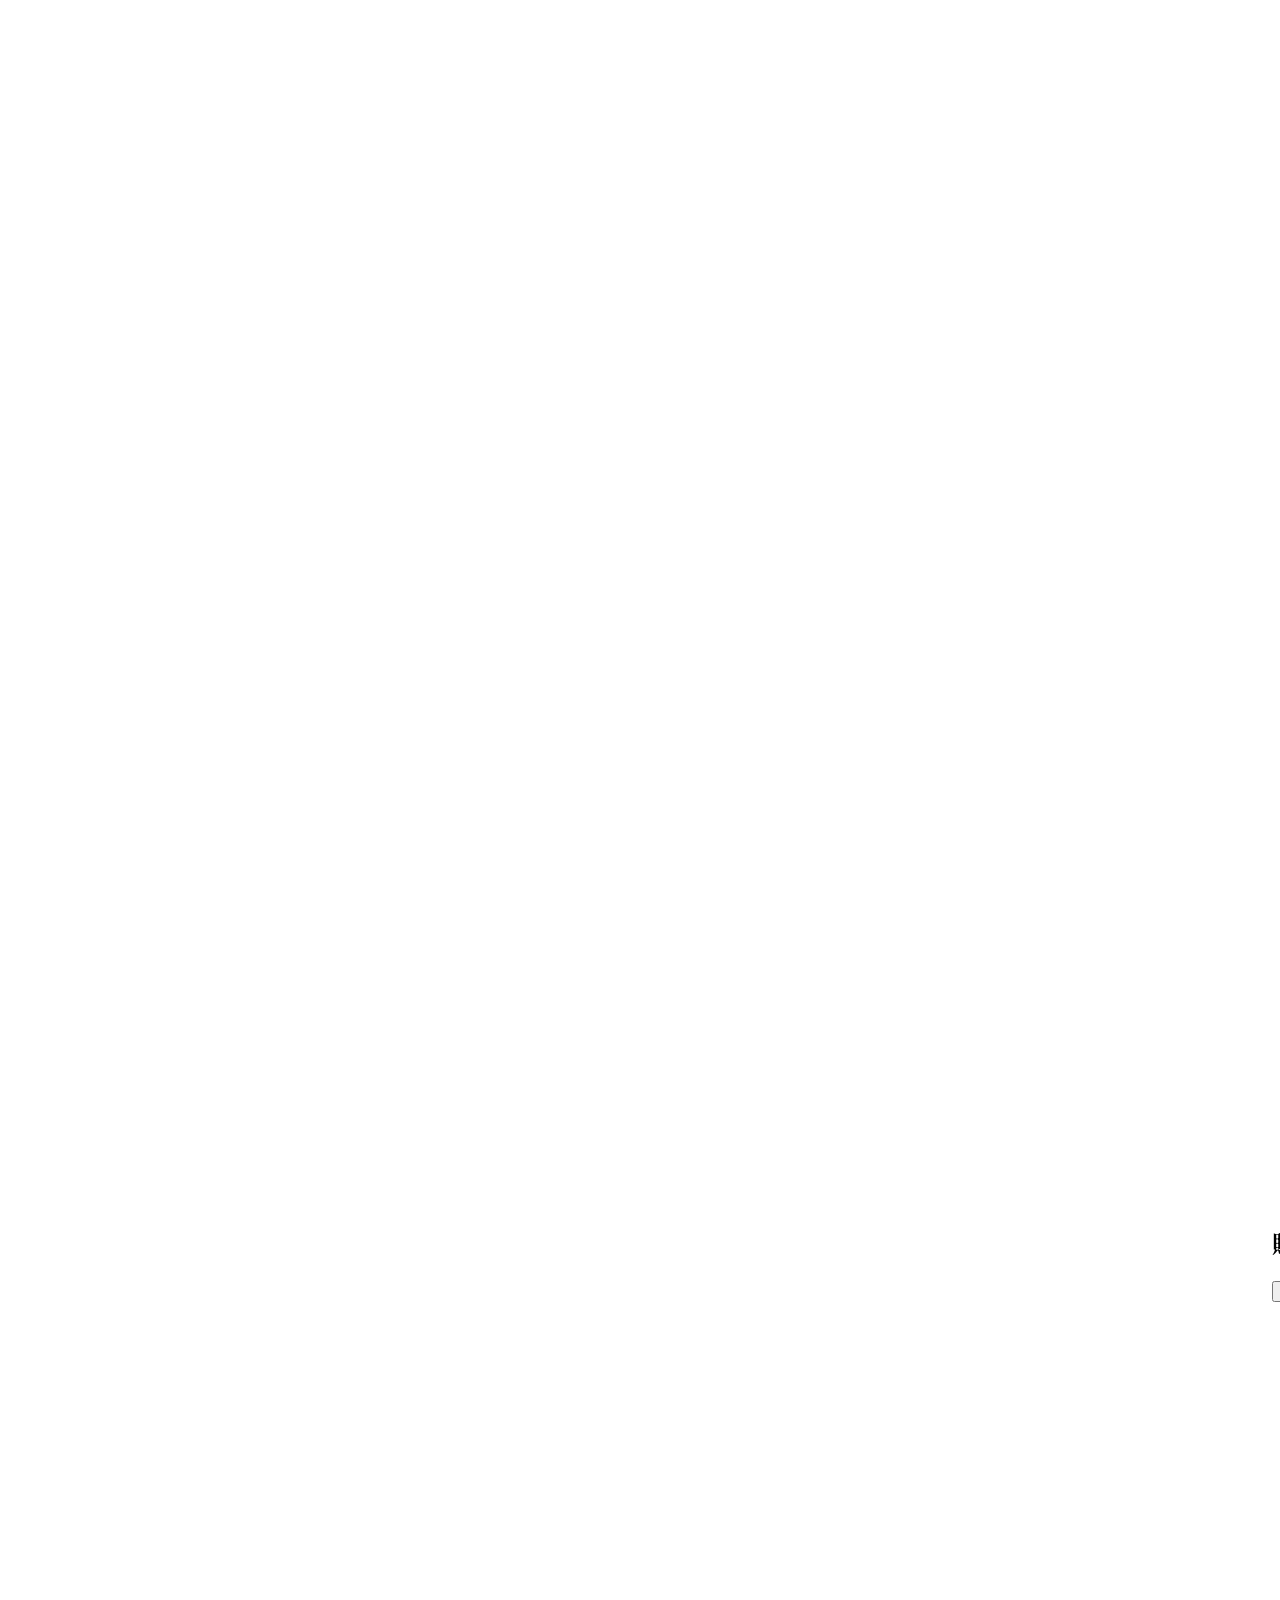
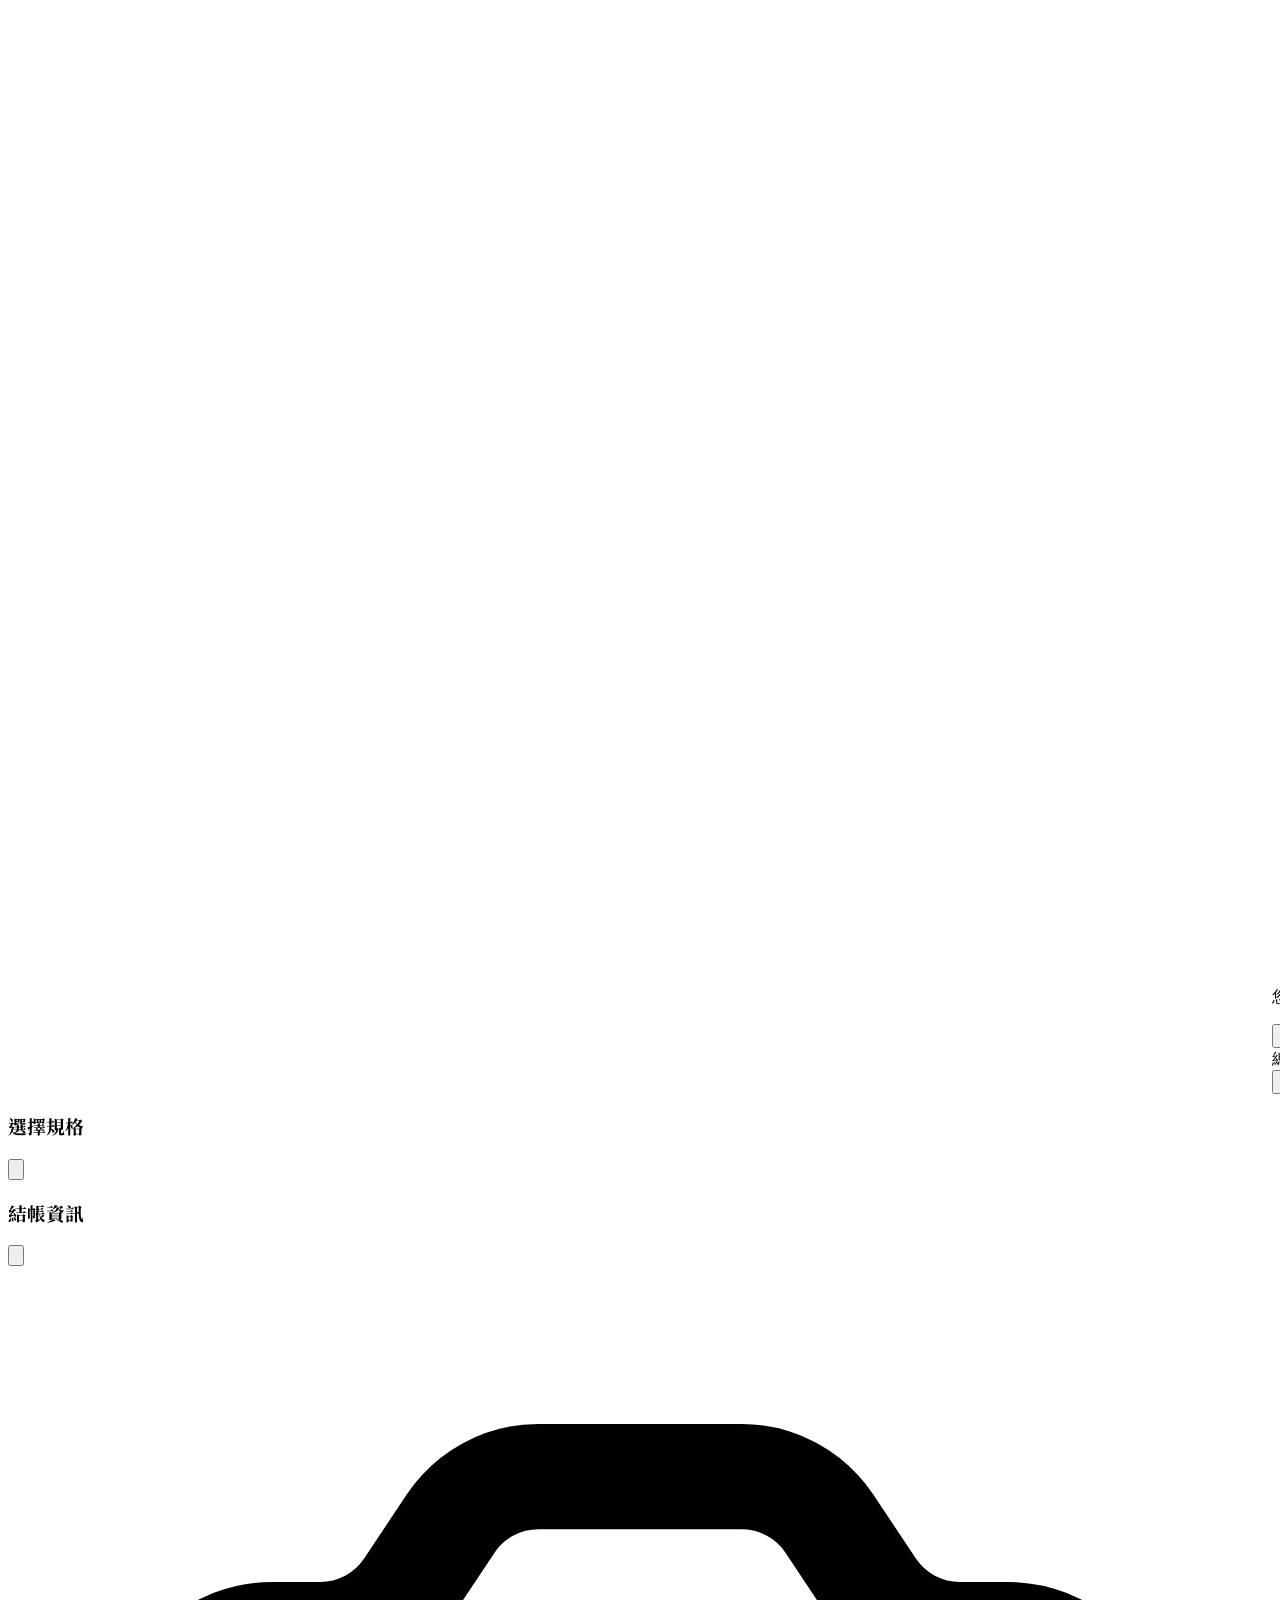
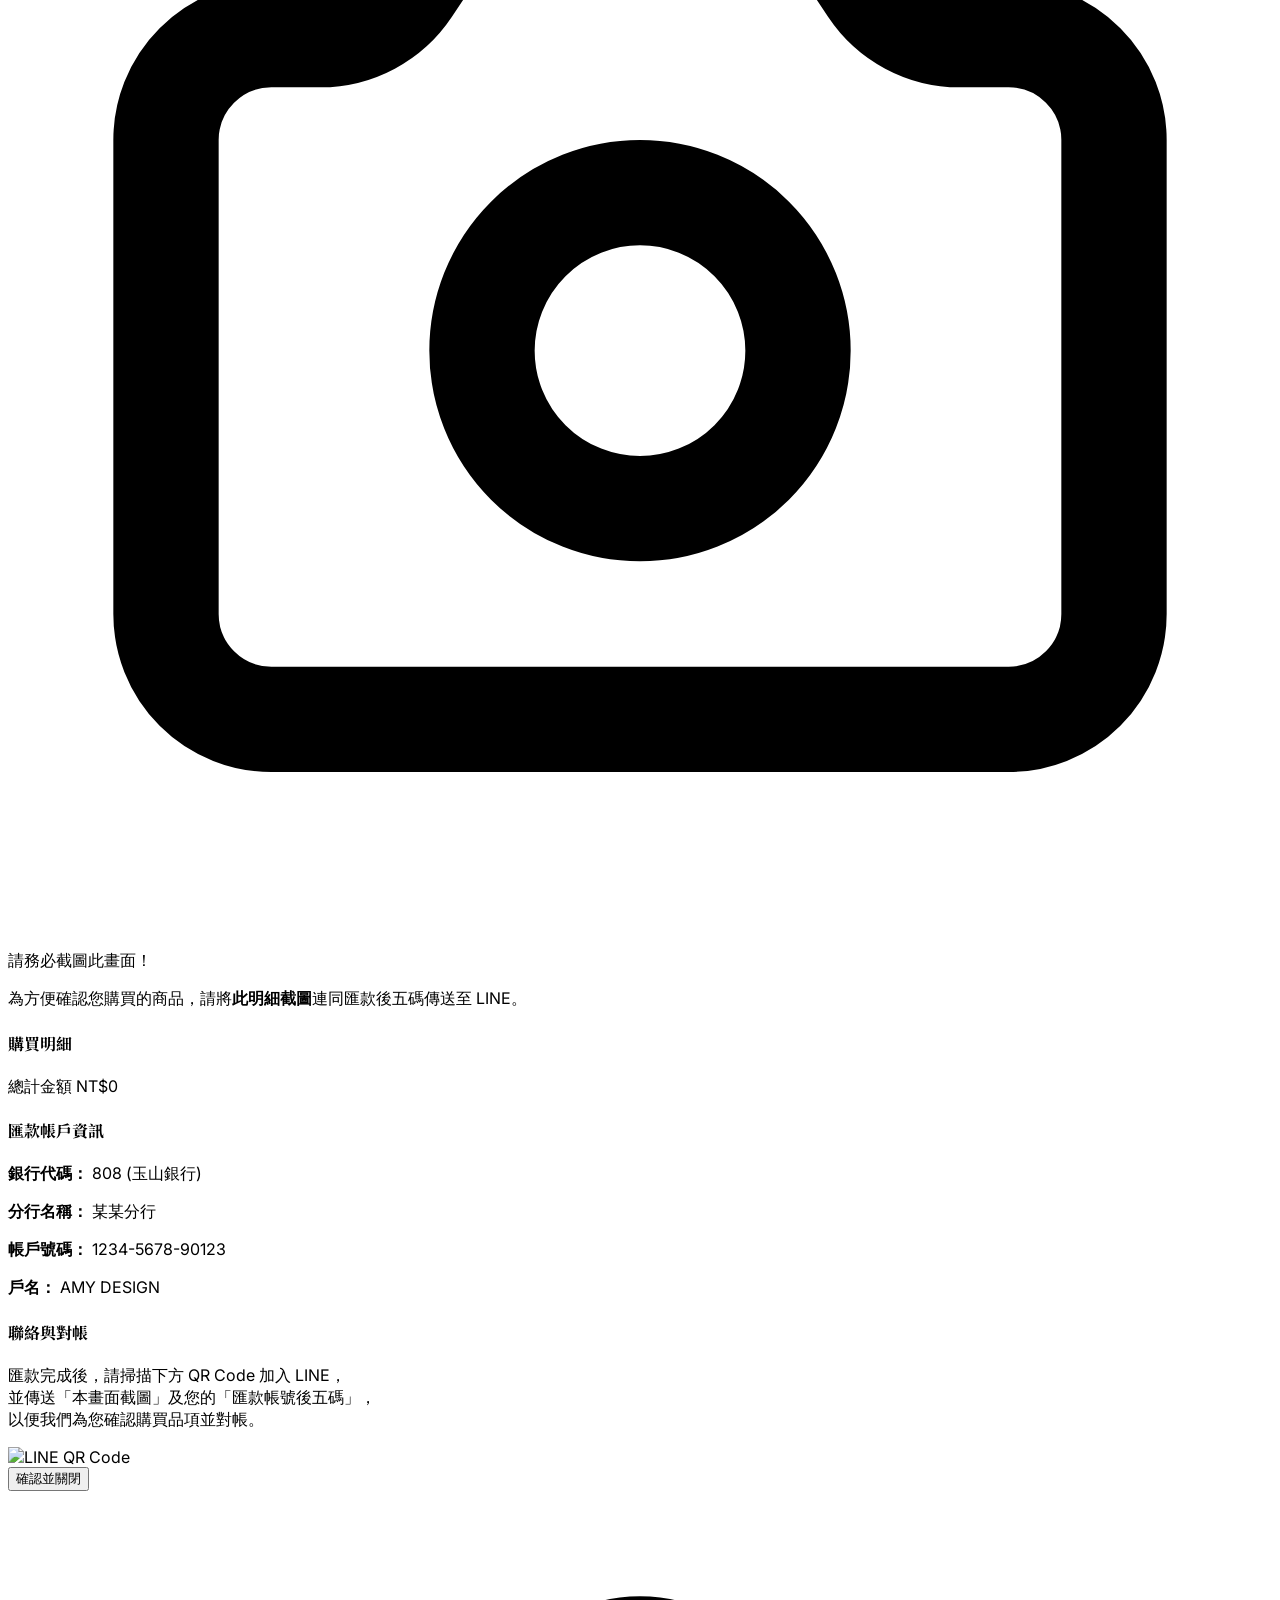
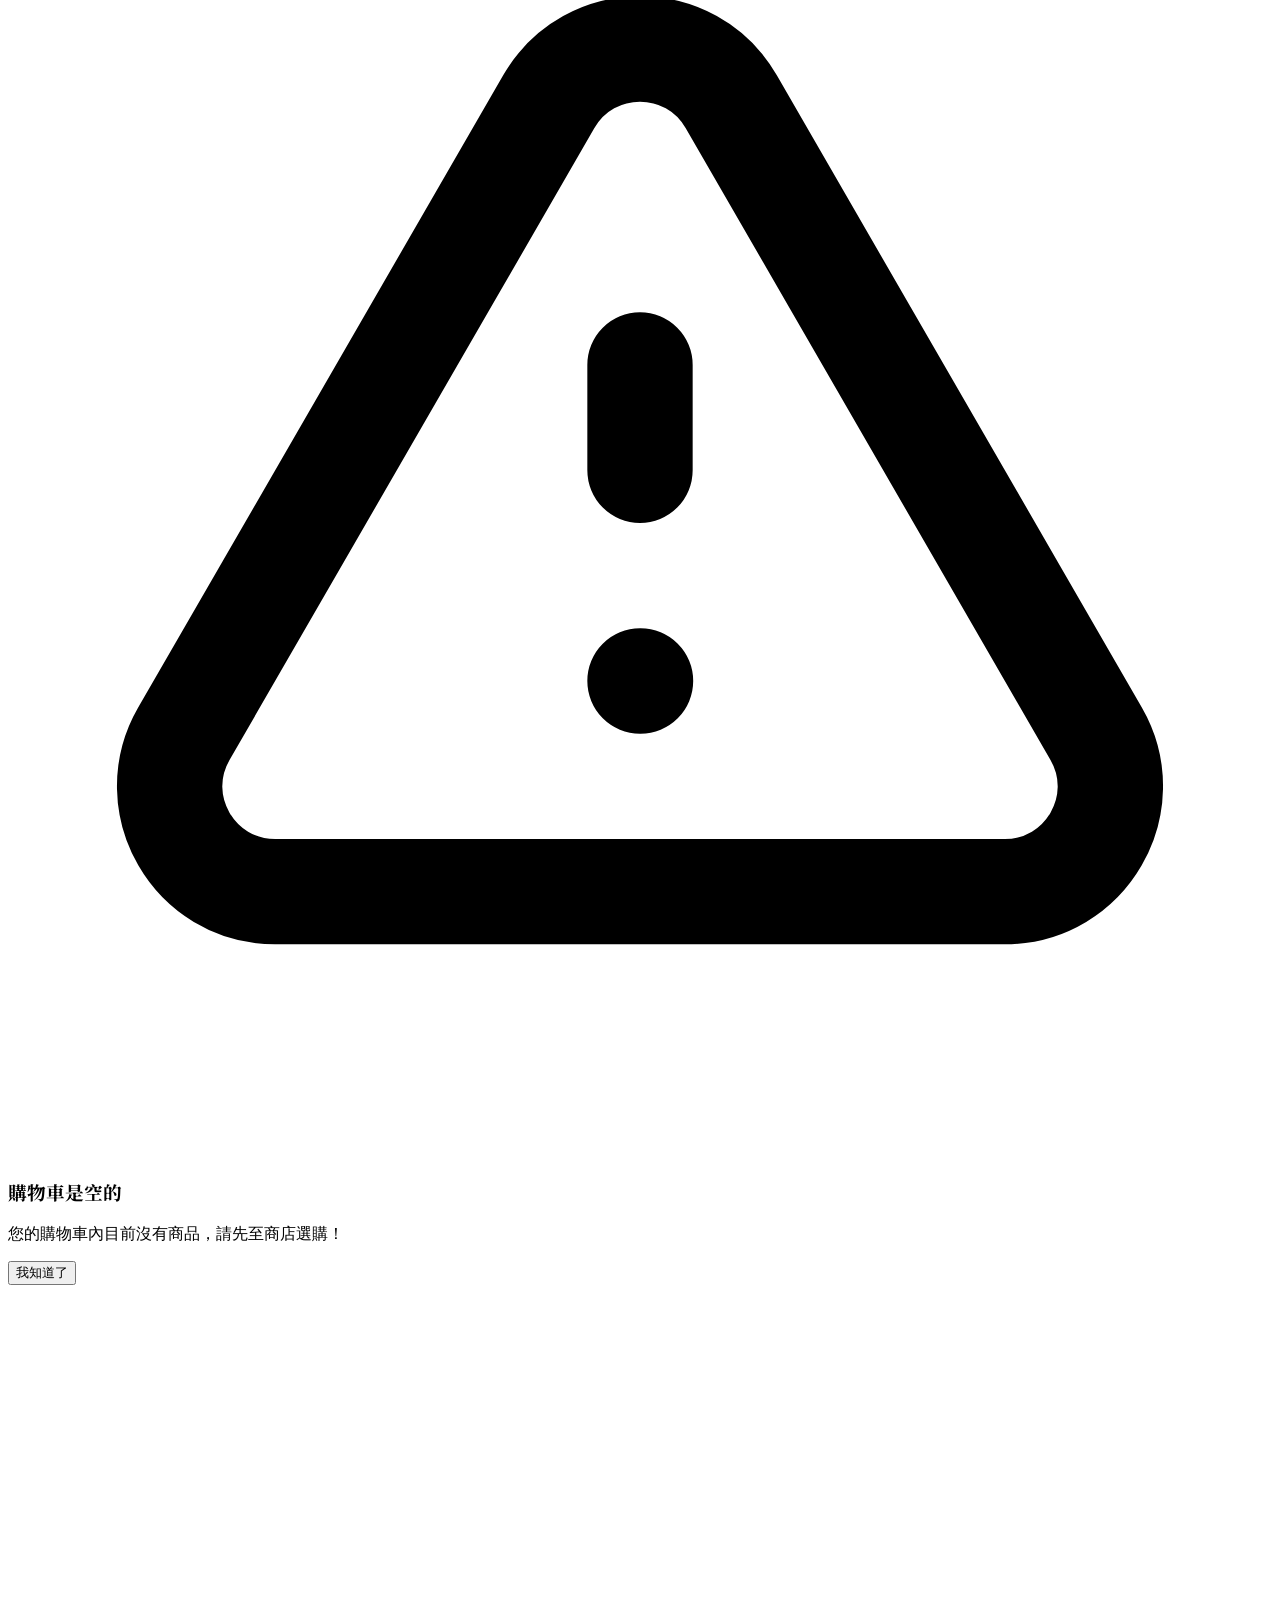
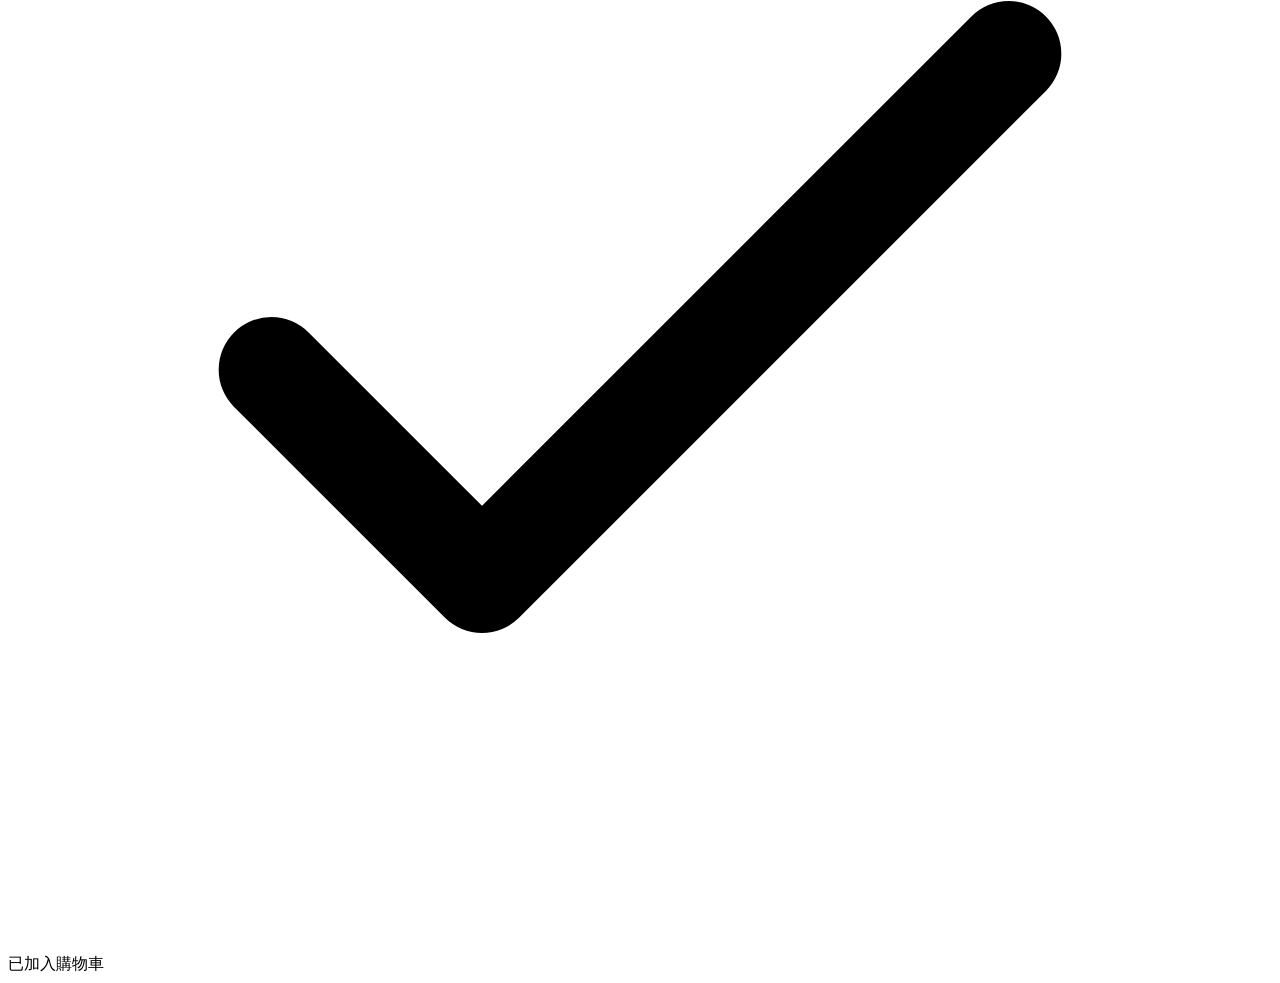
==== commit 00095fbc: "Update index.html" ====
--- a/index.html
+++ b/index.html
@@ -431,6 +431,18 @@
             
             <!-- 內容區塊 -->
             <div class="p-6 overflow-y-auto">
+                <!-- 截圖提示區塊 (新增) -->
+                <div class="bg-yellow-50 border-l-4 border-yellow-600 p-4 mb-6 rounded-r text-sm text-stone-700 shadow-sm">
+                    <div class="flex items-start">
+                        <!-- 相機 Icon -->
+                        <svg class="w-5 h-5 text-yellow-600 mr-2 shrink-0 mt-0.5" fill="none" stroke="currentColor" viewBox="0 0 24 24"><path stroke-linecap="round" stroke-linejoin="round" stroke-width="2" d="M3 9a2 2 0 012-2h.93a2 2 0 001.664-.89l.812-1.22A2 2 0 0110.07 4h3.86a2 2 0 011.664.89l.812 1.22A2 2 0 0018.07 7H19a2 2 0 012 2v9a2 2 0 01-2 2H5a2 2 0 01-2-2V9z"></path><path stroke-linecap="round" stroke-linejoin="round" stroke-width="2" d="M15 13a3 3 0 11-6 0 3 3 0 016 0z"></path></svg>
+                        <div>
+                            <p class="font-bold text-yellow-800 mb-1">請務必截圖此畫面！</p>
+                            <p>為方便確認您購買的商品，請將<strong class="text-yellow-800">此明細截圖</strong>連同匯款後五碼傳送至 LINE。</p>
+                        </div>
+                    </div>
+                </div>
+
                 <!-- 購買明細 -->
                 <h4 class="font-bold text-stone-700 mb-3 border-b border-stone-200 pb-2">購買明細</h4>
                 <div id="checkout-items" class="space-y-2 mb-4 text-stone-600">
@@ -453,7 +465,7 @@
                 <!-- LINE QR Code 聯絡對帳 -->
                 <h4 class="font-bold text-stone-700 mb-3 border-b border-stone-200 pb-2">聯絡與對帳</h4>
                 <div class="flex flex-col items-center justify-center text-sm text-stone-600">
-                    <p class="mb-3 text-center">匯款完成後，請掃描下方 QR Code 加入 LINE，<br>並傳送您的「<span class="text-yellow-800 font-bold">匯款帳號後五碼</span>」以便我們為您對帳。</p>
+                    <p class="mb-3 text-center">匯款完成後，請掃描下方 QR Code 加入 LINE，<br>並傳送「<span class="text-yellow-800 font-bold">本畫面截圖</span>」及您的「<span class="text-yellow-800 font-bold">匯款帳號後五碼</span>」，<br>以便我們為您確認購買品項並對帳。</p>
                     <img src="https://placehold.co/150x150/16a34a/white?text=LINE+QR" alt="LINE QR Code" class="w-36 h-36 rounded-lg border border-stone-200 shadow-sm">
                 </div>
             </div>
@@ -462,6 +474,25 @@
             <div class="p-4 border-t border-stone-100 bg-stone-50 text-center">
                 <button onclick="closeCheckout()" class="w-full py-2 bg-[#b48b5e] text-white font-bold rounded-lg hover:bg-[#8d6b46] transition-colors">確認並關閉</button>
             </div>
+        </div>
+    </div>
+
+    <!-- Alert Modal (空購物車提示視窗) -->
+    <div id="alert-modal" class="fixed inset-0 z-[80] hidden flex items-center justify-center">
+        <!-- 黑色半透明背景 -->
+        <div class="absolute inset-0 bg-black/50 backdrop-blur-sm" onclick="closeAlert()"></div>
+        <!-- 視窗內容 -->
+        <div class="bg-white rounded-lg shadow-xl z-10 w-full max-w-sm mx-4 overflow-hidden transform transition-all p-6 text-center">
+            <div class="mx-auto flex items-center justify-center h-12 w-12 rounded-full bg-yellow-100 mb-4">
+                <svg class="h-6 w-6 text-yellow-600" fill="none" viewBox="0 0 24 24" stroke="currentColor">
+                    <path stroke-linecap="round" stroke-linejoin="round" stroke-width="2" d="M12 9v2m0 4h.01m-6.938 4h13.856c1.54 0 2.502-1.667 1.732-3L13.732 4c-.77-1.333-2.694-1.333-3.464 0L3.34 16c-.77 1.333.192 3 1.732 3z" />
+                </svg>
+            </div>
+            <h3 class="text-lg leading-6 font-bold text-stone-900 mb-2 font-serif">購物車是空的</h3>
+            <p class="text-sm text-stone-500 mb-6">您的購物車內目前沒有商品，請先至商店選購！</p>
+            <button onclick="closeAlert()" class="w-full inline-flex justify-center rounded-md border border-transparent shadow-sm px-4 py-2 bg-[#b48b5e] text-base font-bold text-white hover:bg-[#8d6b46] focus:outline-none transition-colors sm:text-sm">
+                我知道了
+            </button>
         </div>
     </div>
 
@@ -813,10 +844,16 @@
         closeCartBtn.addEventListener('click', closeCart);
         cartOverlay.addEventListener('click', closeCart);
 
+        // --- Alert Modal Interactions ---
+        window.closeAlert = function() {
+            document.getElementById('alert-modal').classList.add('hidden');
+        };
+
         // --- Checkout Modal Interactions (結帳功能邏輯) ---
         document.getElementById('btn-checkout').addEventListener('click', () => {
             if (cart.length === 0) {
-                alert('您的購物車內目前沒有商品，請先至商店選購！');
+                // 將原本的 alert() 換成自訂的 UI 視窗
+                document.getElementById('alert-modal').classList.remove('hidden');
                 return;
             }
             
